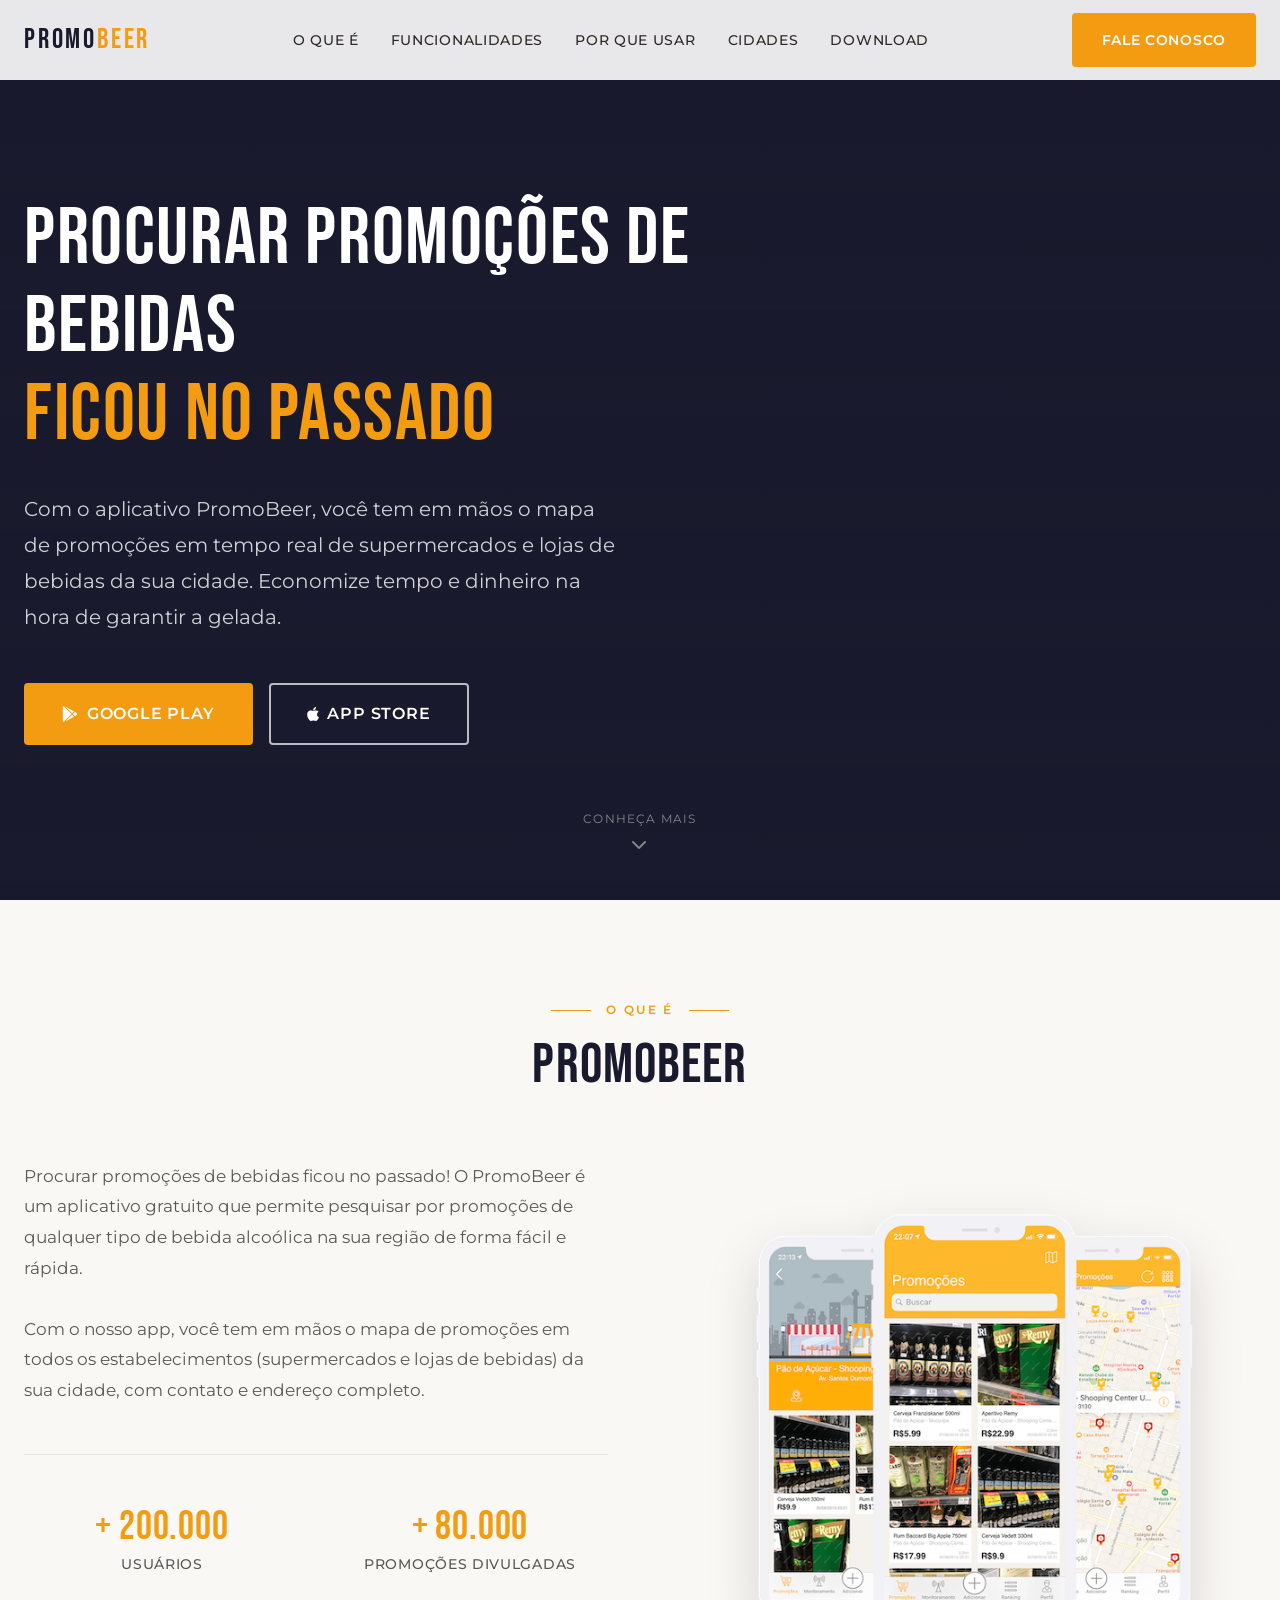
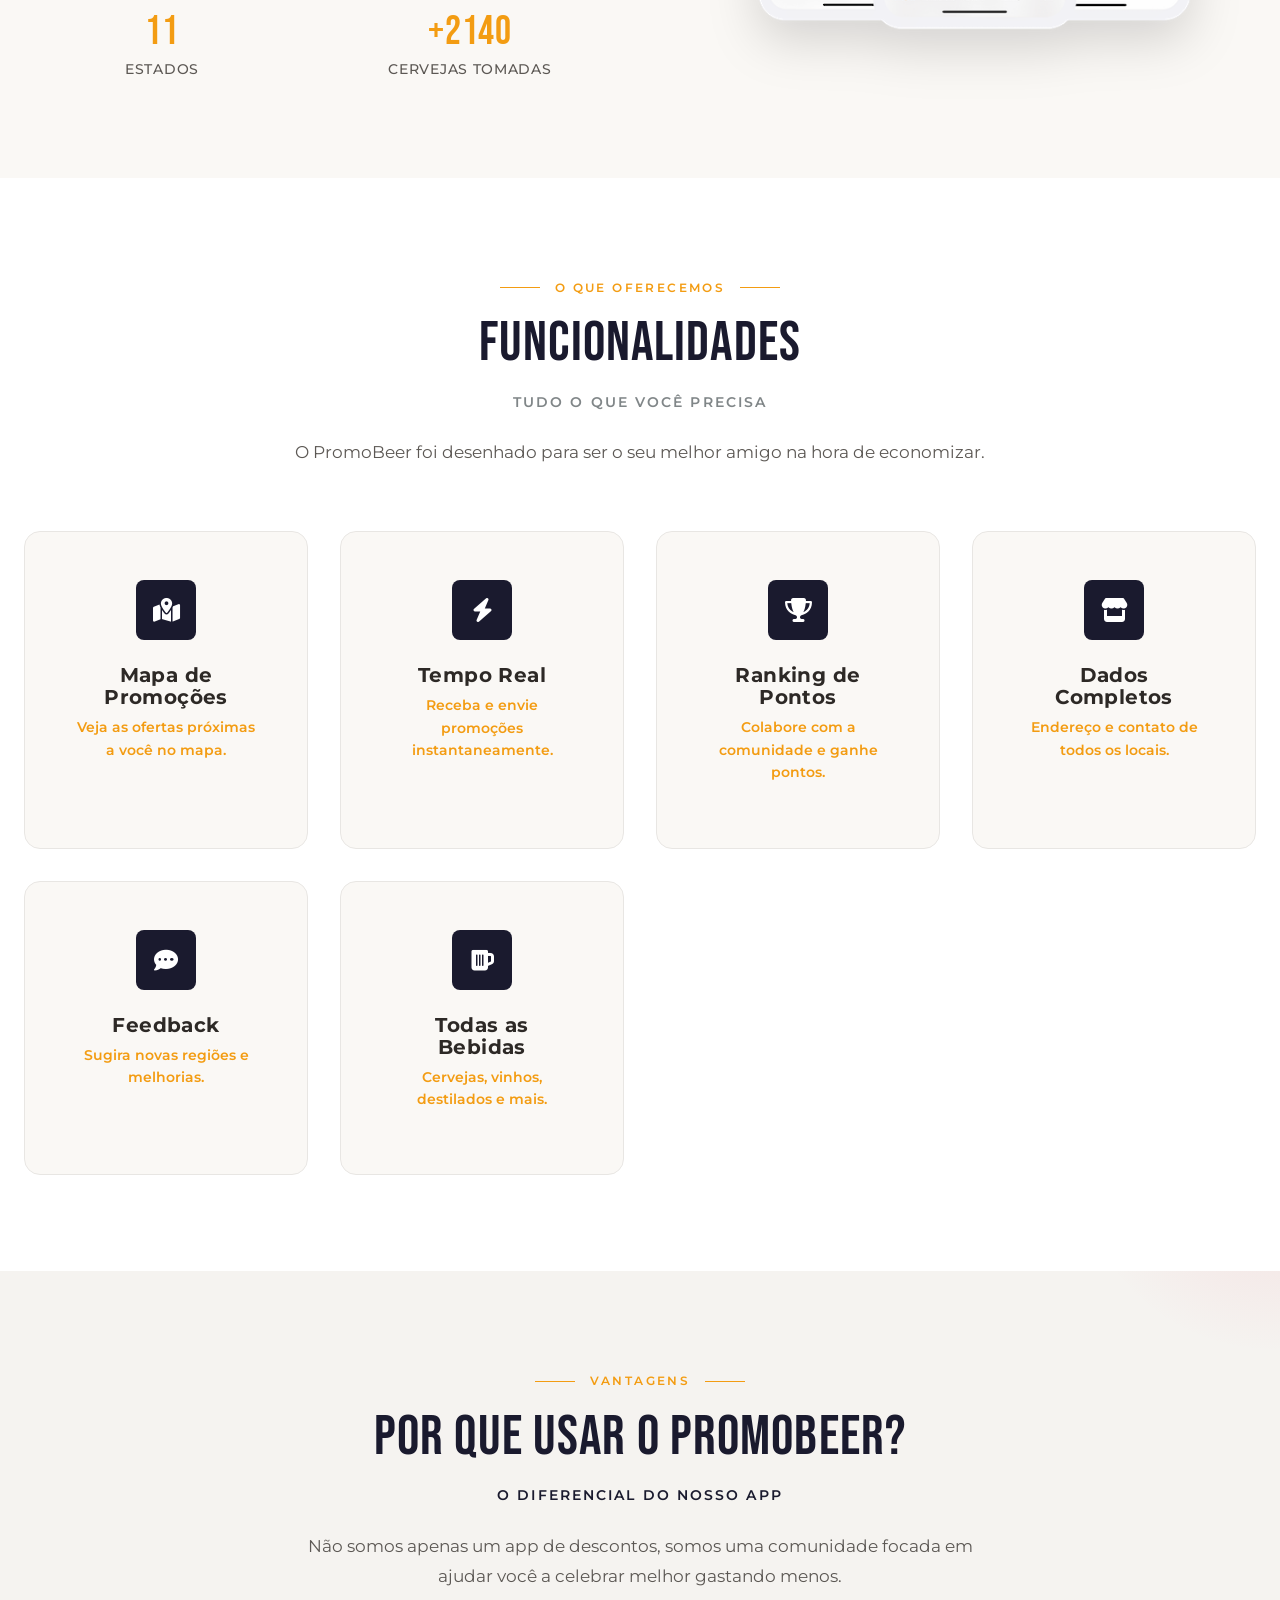
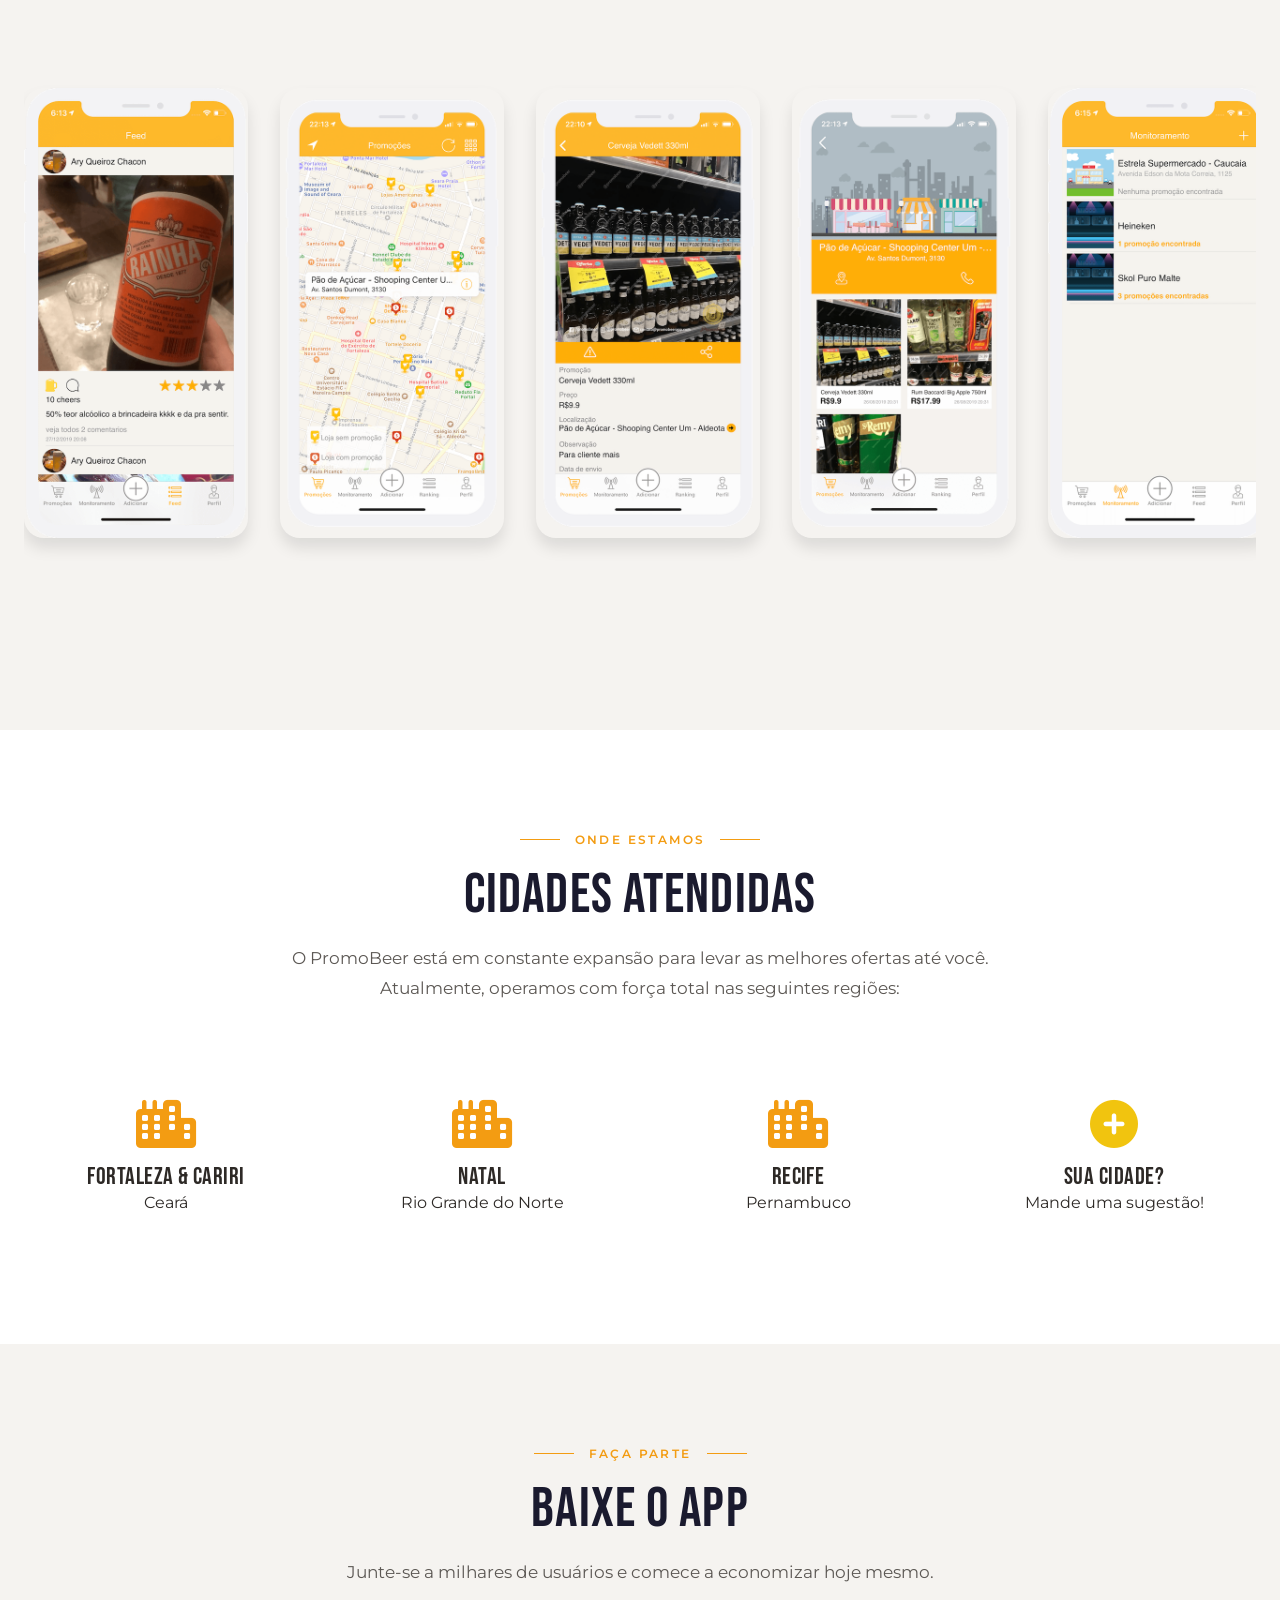
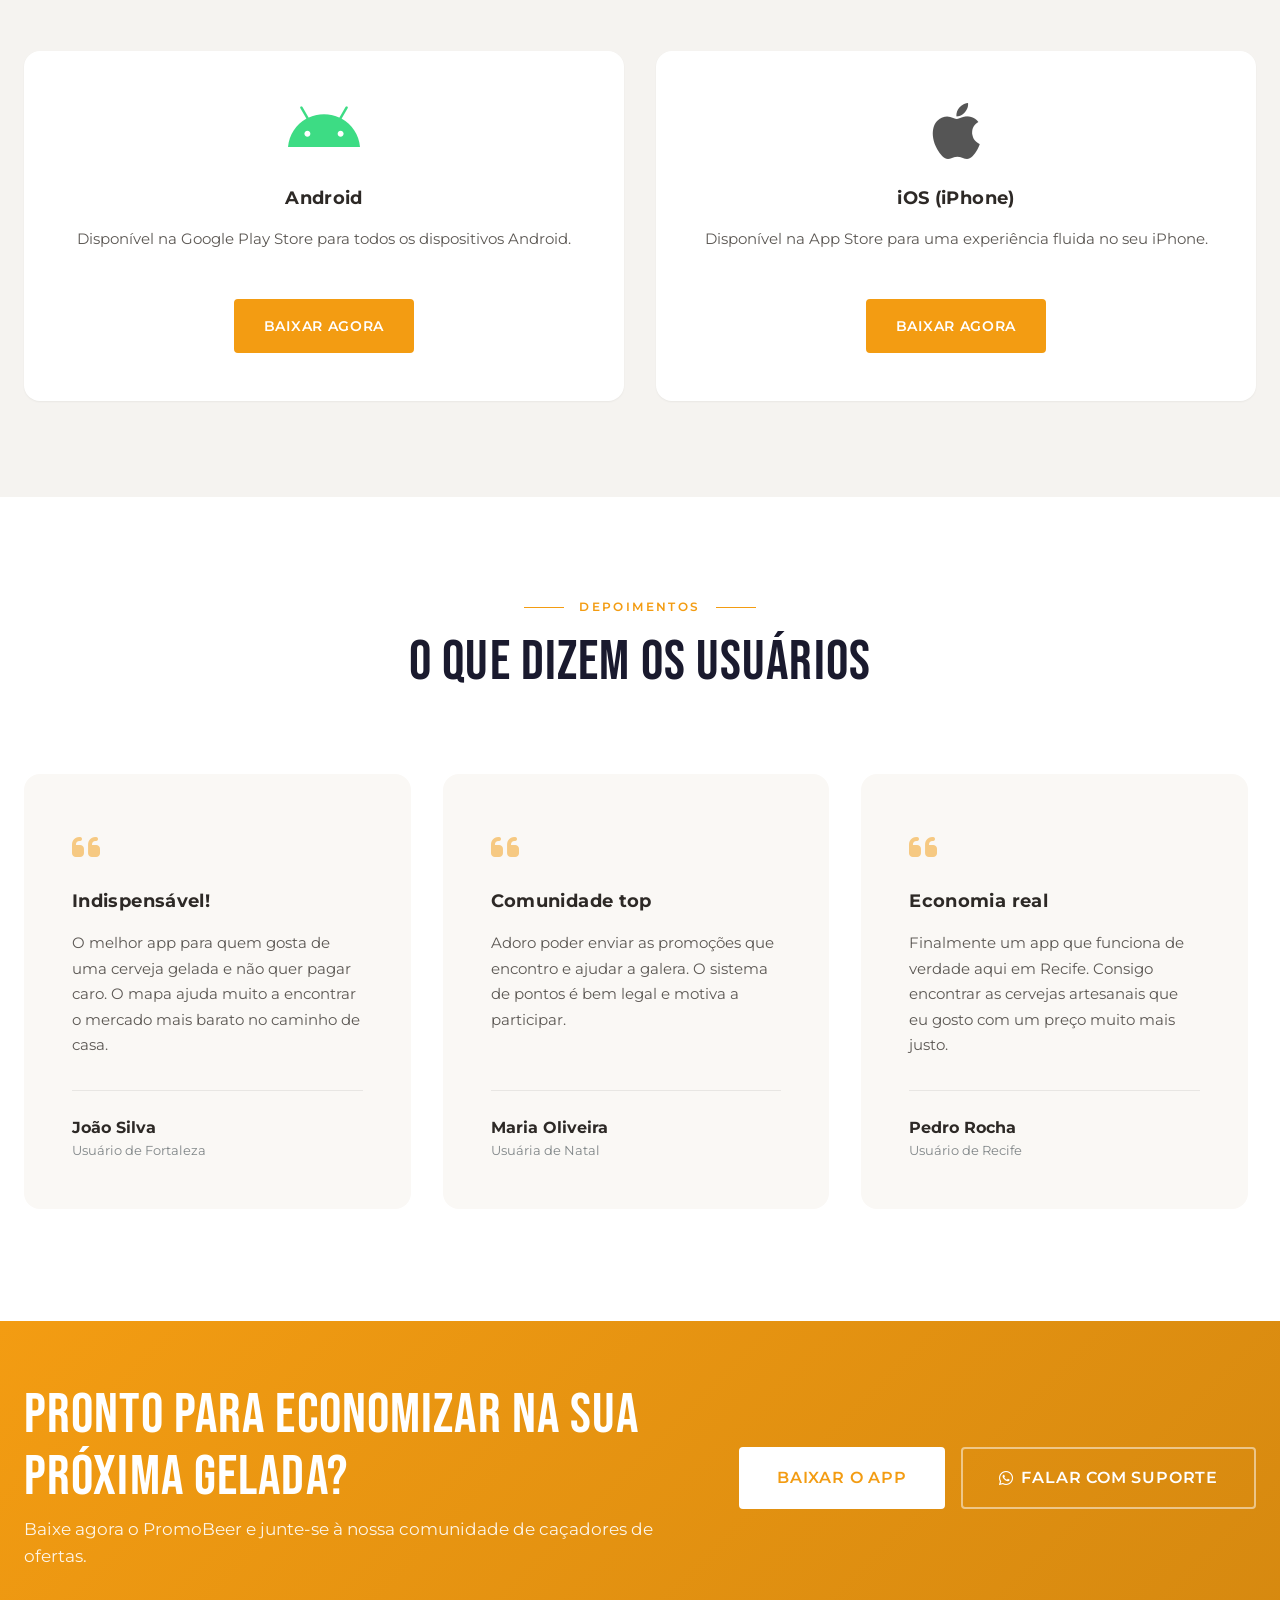
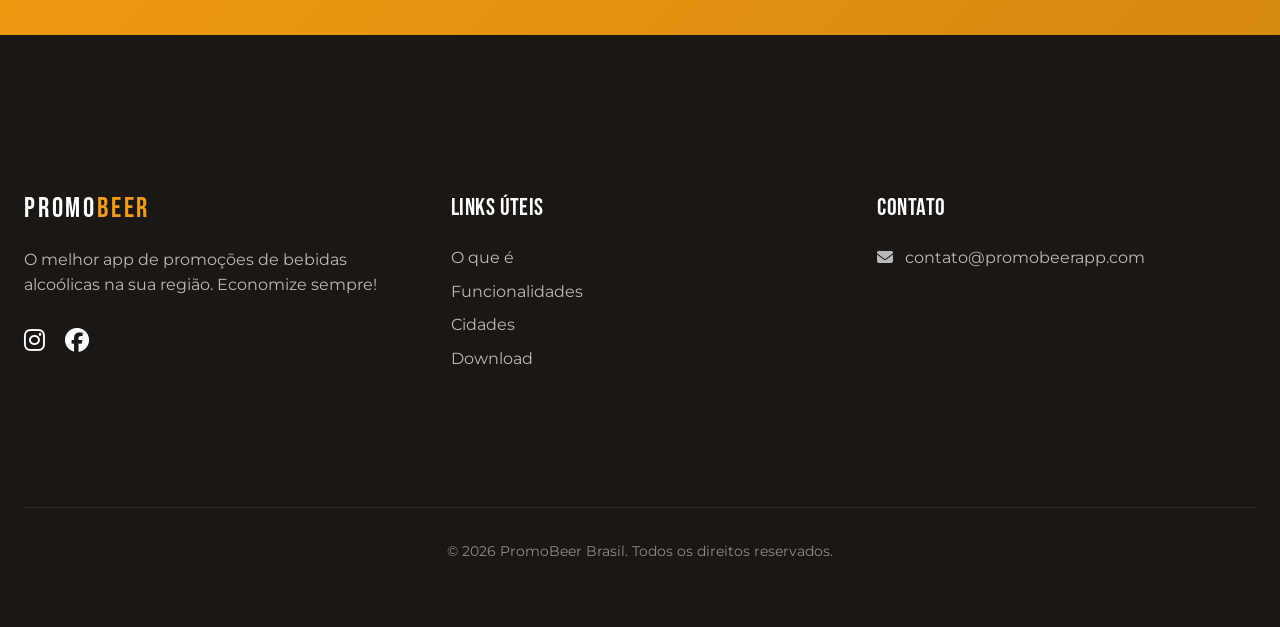
==== index.html @ 19077265 "Initial commit" ====
<!DOCTYPE html>
<html lang="pt-BR">
<head>
    <meta charset="UTF-8">
    <meta name="viewport" content="width=device-width, initial-scale=1.0">
    <meta name="description" content="PromoBeer - O melhor app para encontrar promoções de bebidas alcoólicas na sua região. Pesquise ofertas em supermercados e lojas de bebidas em tempo real.">
    <title>PromoBeer | O seu app de promoções de bebidas</title>
    <link rel="preconnect" href="https://fonts.googleapis.com">
    <link rel="preconnect" href="https://fonts.gstatic.com" crossorigin>
    <link rel="preload" href="https://fonts.googleapis.com/css2?family=Bebas+Neue&family=Montserrat:wght@300;400;500;600;700;800&display=swap" as="style" onload="this.rel='stylesheet'">
    <noscript><link href="https://fonts.googleapis.com/css2?family=Bebas+Neue&family=Montserrat:wght@300;400;500;600;700;800&display=swap" rel="stylesheet"></noscript>
    <link rel="stylesheet" href="css/style.css">
    <link rel="stylesheet" href="https://cdnjs.cloudflare.com/ajax/libs/font-awesome/6.5.1/css/all.min.css" media="print" onload="this.media='all'">
</head>
<body class="theme-mm hero-variant-white">
    <!-- Header / Navegação -->
    <header class="header">
        <div class="container">
            <div class="header-content">
                <a href="#" class="logo">
                    <span class="logo-text">PROMO<span style="color: var(--color-secondary);">BEER</span></span>
                </a>
                
                <nav class="nav-desktop">
                    <ul class="nav-menu">
                        <li class="nav-item"><a href="#sobre">O que é</a></li>
                        <li class="nav-item"><a href="#funcionalidades">Funcionalidades</a></li>
                        <li class="nav-item"><a href="#por-que-usar">Por que usar</a></li>
                        <li class="nav-item"><a href="#cidades">Cidades</a></li>
                        <li class="nav-item"><a href="#download">Download</a></li>
                    </ul>
                </nav>

                <div class="header-actions">
                    <a href="https://wa.me/5585999026227" target="_blank" rel="noopener noreferrer" class="btn btn-primary">Fale conosco</a>
                    <button class="mobile-menu-toggle" aria-label="Menu">
                        <span class="hamburger"></span>
                    </button>
                </div>
            </div>
        </div>

        <!-- Menu Mobile -->
        <nav class="nav-mobile">
            <ul class="nav-mobile-menu">
                <li class="nav-mobile-item"><a href="#sobre" class="nav-mobile-link">O que é</a></li>
                <li class="nav-mobile-item"><a href="#funcionalidades" class="nav-mobile-link">Funcionalidades</a></li>
                <li class="nav-mobile-item"><a href="#por-que-usar" class="nav-mobile-link">Por que usar</a></li>
                <li class="nav-mobile-item"><a href="#cidades" class="nav-mobile-link">Cidades</a></li>
                <li class="nav-mobile-item"><a href="#download" class="nav-mobile-link">Download</a></li>
            </ul>
        </nav>
    </header>

    <!-- Hero Section -->
    <section class="hero" style="position: relative; height: 100vh; min-height: 600px; overflow: hidden; display: flex; align-items: center; background: #1a1a2e;">
        <video class="hero-video" playsinline muted loop autoplay preload="auto" style="position: absolute; top: 0; left: 0; width: 100%; height: 100%; object-fit: cover; z-index: 0;">
            <source src="video/promobeer-bg.mp4" type="video/mp4">
        </video>
        <div class="hero-overlay" style="position: absolute; top: 0; left: 0; width: 100%; height: 100%; background: linear-gradient(to bottom, rgba(26, 26, 46, 0.4) 0%, rgba(26, 26, 46, 0.7) 100%); z-index: 1;"></div>
        <div class="container" style="position: relative; z-index: 2;">
            <div class="hero-content">
                <h1 class="hero-title">
                    <span class="hero-title-line">Procurar promoções de bebidas</span>
                    <span class="hero-title-line highlight">ficou no passado</span>
                </h1>
                <p class="hero-subtitle">
                    Com o aplicativo PromoBeer, você tem em mãos o mapa de promoções em tempo real de supermercados e lojas de bebidas da sua cidade. Economize tempo e dinheiro na hora de garantir a gelada.
                </p>
                <div class="hero-buttons">
                    <a href="https://play.google.com/store/apps/details?id=com.promobeerapp.promobeer" target="_blank" class="btn btn-primary btn-lg"><i class="fab fa-google-play"></i> Google Play</a>
                    <a href="https://apps.apple.com/br/app/promobeer/id1033253442" target="_blank" class="btn btn-outline btn-lg"><i class="fab fa-apple"></i> App Store</a>
                </div>
            </div>
        </div>
        <div class="hero-scroll">
            <a href="#sobre" class="scroll-indicator">
                <span>Conheça mais</span>
                <i class="fas fa-chevron-down"></i>
            </a>
        </div>
    </section>

    <!-- Sobre Section -->
    <section id="sobre" class="section section-quem-somos">
        <div class="container">
            <div class="section-header" style="text-align: center; margin-bottom: var(--space-3xl);">
                <span class="section-tag">O que é</span>
                <h2 class="section-title">PromoBeer</h2>
            </div>
            <div class="quem-somos-layout" style="display: grid; grid-template-columns: 1fr 1fr; gap: 4rem; align-items: center;">
                <div class="quem-somos-content">
                    <p class="section-description" style="margin: 0; text-align: left; max-width: 100%;">
                        Procurar promoções de bebidas ficou no passado! O PromoBeer é um aplicativo gratuito que permite pesquisar por promoções de qualquer tipo de bebida alcoólica na sua região de forma fácil e rápida.
                        <br><br>
                        Com o nosso app, você tem em mãos o mapa de promoções em todos os estabelecimentos (supermercados e lojas de bebidas) da sua cidade, com contato e endereço completo.
                    </p>
                    <div class="quem-somos-stats" style="display: grid; grid-template-columns: repeat(2, 1fr); gap: 2rem; margin-top: 3rem;">
                        <div class="quem-somos-stat">
                            <span class="quem-somos-stat-number">+ 200.000</span>
                            <span class="quem-somos-stat-label">Usuários</span>
                        </div>
                        <div class="quem-somos-stat">
                            <span class="quem-somos-stat-number">+ 80.000</span>
                            <span class="quem-somos-stat-label">Promoções divulgadas</span>
                        </div>
                        <div class="quem-somos-stat">
                            <span class="quem-somos-stat-number">11</span>
                            <span class="quem-somos-stat-label">Estados</span>
                        </div>
                        <div class="quem-somos-stat">
                            <span class="quem-somos-stat-number">+2140</span>
                            <span class="quem-somos-stat-label">Cervejas tomadas</span>
                        </div>
                    </div>
                </div>
                <div class="quem-somos-image" style="text-align: right;">
                    <img src="images/home2.png" alt="PromoBeer App Interface" style="max-width: 100%; height: auto; border-radius: var(--radius-lg); filter: drop-shadow(var(--shadow-xl));">
                </div>
            </div>
        </div>
    </section>

    <!-- Funcionalidades Section -->
    <section id="funcionalidades" class="section section-programs">
        <div class="container">
            <div class="section-header">
                <span class="section-tag">O que oferecemos</span>
                <h2 class="section-title">Funcionalidades</h2>
                <p class="section-subtitle">TUDO O QUE VOCÊ PRECISA</p>
                <p class="section-description">
                    O PromoBeer foi desenhado para ser o seu melhor amigo na hora de economizar.
                </p>
            </div>

            <div class="programs-grid">
                <article class="program-card">
                    <div class="program-card-icon">
                        <i class="fas fa-map-marked-alt"></i>
                    </div>
                    <h3 class="program-card-title">Mapa de Promoções</h3>
                    <p class="program-card-age">Veja as ofertas próximas a você no mapa.</p>
                </article>

                <article class="program-card">
                    <div class="program-card-icon">
                        <i class="fas fa-bolt"></i>
                    </div>
                    <h3 class="program-card-title">Tempo Real</h3>
                    <p class="program-card-age">Receba e envie promoções instantaneamente.</p>
                </article>

                <article class="program-card">
                    <div class="program-card-icon">
                        <i class="fas fa-trophy"></i>
                    </div>
                    <h3 class="program-card-title">Ranking de Pontos</h3>
                    <p class="program-card-age">Colabore com a comunidade e ganhe pontos.</p>
                </article>

                <article class="program-card">
                    <div class="program-card-icon">
                        <i class="fas fa-store"></i>
                    </div>
                    <h3 class="program-card-title">Dados Completos</h3>
                    <p class="program-card-age">Endereço e contato de todos os locais.</p>
                </article>

                <article class="program-card">
                    <div class="program-card-icon">
                        <i class="fas fa-comment-dots"></i>
                    </div>
                    <h3 class="program-card-title">Feedback</h3>
                    <p class="program-card-age">Sugira novas regiões e melhorias.</p>
                </article>

                <article class="program-card">
                    <div class="program-card-icon">
                        <i class="fas fa-beer"></i>
                    </div>
                    <h3 class="program-card-title">Todas as Bebidas</h3>
                    <p class="program-card-age">Cervejas, vinhos, destilados e mais.</p>
                </article>
            </div>
        </div>
    </section>

    <!-- Por que usar Section -->
    <section id="por-que-usar" class="section section-diferenciais">
        <div class="container">
            <div class="section-header">
                <span class="section-tag">Vantagens</span>
                <h2 class="section-title">Por que usar o PromoBeer?</h2>
                <p class="section-subtitle">O DIFERENCIAL DO NOSSO APP</p>
                <p class="section-description">
                    Não somos apenas um app de descontos, somos uma comunidade focada em ajudar você a celebrar melhor gastando menos.
                </p>
            </div>

            <div class="screens-carousel" style="margin-bottom: 4rem; overflow: hidden; position: relative; padding: 2rem 0;">
                <div class="screens-track" style="display: flex; gap: 2rem; animation: scrollScreens 40s linear infinite; width: max-content;">
                    <!-- Lista de imagens duplicada para o efeito de loop infinito -->
                    <img src="images/screens/feed.png" alt="App Screen" style="height: 450px; border-radius: 20px; box-shadow: var(--shadow-lg);">
                    <img src="images/screens/mapa.png" alt="App Screen" style="height: 450px; border-radius: 20px; box-shadow: var(--shadow-lg);">
                    <img src="images/screens/promotion.png" alt="App Screen" style="height: 450px; border-radius: 20px; box-shadow: var(--shadow-lg);">
                    <img src="images/screens/estabelecimento.png" alt="App Screen" style="height: 450px; border-radius: 20px; box-shadow: var(--shadow-lg);">
                    <img src="images/screens/monitoramento.png" alt="App Screen" style="height: 450px; border-radius: 20px; box-shadow: var(--shadow-lg);">
                    <img src="images/screens/user.png" alt="App Screen" style="height: 450px; border-radius: 20px; box-shadow: var(--shadow-lg);">
                    <img src="images/screens/localizador.png" alt="App Screen" style="height: 450px; border-radius: 20px; box-shadow: var(--shadow-lg);">
                    <img src="images/screens/post.png" alt="App Screen" style="height: 450px; border-radius: 20px; box-shadow: var(--shadow-lg);">
                    <img src="images/screens/criarmonitoramento.png" alt="App Screen" style="height: 450px; border-radius: 20px; box-shadow: var(--shadow-lg);">
                    <!-- Duplicados para loop -->
                    <img src="images/screens/feed.png" alt="App Screen" style="height: 450px; border-radius: 20px; box-shadow: var(--shadow-lg);">
                    <img src="images/screens/mapa.png" alt="App Screen" style="height: 450px; border-radius: 20px; box-shadow: var(--shadow-lg);">
                    <img src="images/screens/promotion.png" alt="App Screen" style="height: 450px; border-radius: 20px; box-shadow: var(--shadow-lg);">
                    <img src="images/screens/estabelecimento.png" alt="App Screen" style="height: 450px; border-radius: 20px; box-shadow: var(--shadow-lg);">
                </div>
                <style>
                    @keyframes scrollScreens {
                        0% { transform: translateX(0); }
                        100% { transform: translateX(calc(-450px * 4.5)); } /* Ajuste conforme a largura total */
                    }
                    .screens-track:hover { animation-play-state: paused; }
                </style>
            </div>

            
    </section>

    <!-- Cidades Section -->
    <section id="cidades" class="section section-events">
        <div class="container">
            <div class="section-header">
                <span class="section-tag">Onde estamos</span>
                <h2 class="section-title">Cidades Atendidas</h2>
                <p class="section-description section-events-intro">
                    O PromoBeer está em constante expansão para levar as melhores ofertas até você. Atualmente, operamos com força total nas seguintes regiões:
                </p>
            </div>

            <div class="cidades-grid" style="display: grid; grid-template-columns: repeat(auto-fit, minmax(200px, 1fr)); gap: 2rem; margin-top: 3rem;">
                <div class="cidade-card" style="text-align: center; padding: 2rem; background: var(--color-white); border-radius: var(--radius-lg); shadow: var(--shadow-md);">
                    <i class="fas fa-city" style="font-size: 3rem; color: var(--color-secondary); margin-bottom: 1rem;"></i>
                    <h3 style="font-family: var(--font-display); font-size: 1.5rem;">Fortaleza & Cariri</h3>
                    <p>Ceará</p>
                </div>
                <div class="cidade-card" style="text-align: center; padding: 2rem; background: var(--color-white); border-radius: var(--radius-lg); shadow: var(--shadow-md);">
                    <i class="fas fa-city" style="font-size: 3rem; color: var(--color-secondary); margin-bottom: 1rem;"></i>
                    <h3 style="font-family: var(--font-display); font-size: 1.5rem;">Natal</h3>
                    <p>Rio Grande do Norte</p>
                </div>
                <div class="cidade-card" style="text-align: center; padding: 2rem; background: var(--color-white); border-radius: var(--radius-lg); shadow: var(--shadow-md);">
                    <i class="fas fa-city" style="font-size: 3rem; color: var(--color-secondary); margin-bottom: 1rem;"></i>
                    <h3 style="font-family: var(--font-display); font-size: 1.5rem;">Recife</h3>
                    <p>Pernambuco</p>
                </div>
                <div class="cidade-card" style="text-align: center; padding: 2rem; background: var(--color-white); border-radius: var(--radius-lg); shadow: var(--shadow-md);">
                    <i class="fas fa-plus-circle" style="font-size: 3rem; color: var(--color-accent); margin-bottom: 1rem;"></i>
                    <h3 style="font-family: var(--font-display); font-size: 1.5rem;">Sua Cidade?</h3>
                    <p>Mande uma sugestão!</p>
                </div>
            </div>
        </div>
    </section>

    <!-- Download Section -->
    <section id="download" class="section section-projetos">
        <div class="container">
            <div class="section-header">
                <span class="section-tag">Faça parte</span>
                <h2 class="section-title">Baixe o App</h2>
                <p class="section-description">
                    Junte-se a milhares de usuários e comece a economizar hoje mesmo.
                </p>
            </div>

            <div class="news-grid" style="display: grid; grid-template-columns: repeat(auto-fit, minmax(300px, 1fr)); gap: 2rem;">
                <article class="news-card">
                    <div class="news-card-content" style="text-align: center; padding: 3rem;">
                        <i class="fab fa-android" style="font-size: 4rem; color: #3DDC84; margin-bottom: 1.5rem;"></i>
                        <h3 class="news-card-title">Android</h3>
                        <p class="news-card-excerpt">Disponível na Google Play Store para todos os dispositivos Android.</p>
                        <a href="https://play.google.com/store/apps/details?id=com.promobeerapp.promobeer" target="_blank" class="btn btn-primary" style="margin-top: 1.5rem;">Baixar agora</a>
                    </div>
                </article>

                <article class="news-card">
                    <div class="news-card-content" style="text-align: center; padding: 3rem;">
                        <i class="fab fa-apple" style="font-size: 4rem; color: #555; margin-bottom: 1.5rem;"></i>
                        <h3 class="news-card-title">iOS (iPhone)</h3>
                        <p class="news-card-excerpt">Disponível na App Store para uma experiência fluida no seu iPhone.</p>
                        <a href="https://apps.apple.com/br/app/promobeer/id1033253442" target="_blank" class="btn btn-primary" style="margin-top: 1.5rem;">Baixar agora</a>
                    </div>
                </article>
            </div>

        </div>
    </section>

    <!-- Testimonials Section -->
    <section class="section section-testimonials">
        <div class="container">
            <div class="section-header">
                <span class="section-tag">Depoimentos</span>
                <h2 class="section-title">O que dizem os usuários</h2>
            </div>

            <div class="testimonials-slider">
                <div class="testimonials-track">
                    <article class="testimonial-card">
                        <div class="testimonial-content">
                            <div class="testimonial-quote">
                                <i class="fas fa-quote-left"></i>
                            </div>
                            <h3 class="testimonial-title">Indispensável!</h3>
                            <p class="testimonial-text">O melhor app para quem gosta de uma cerveja gelada e não quer pagar caro. O mapa ajuda muito a encontrar o mercado mais barato no caminho de casa.</p>
                        </div>
                        <div class="testimonial-author">
                            <div class="testimonial-info">
                                <span class="testimonial-name">João Silva</span>
                                <span class="testimonial-role">Usuário de Fortaleza</span>
                            </div>
                        </div>
                    </article>

                    <article class="testimonial-card">
                        <div class="testimonial-content">
                            <div class="testimonial-quote">
                                <i class="fas fa-quote-left"></i>
                            </div>
                            <h3 class="testimonial-title">Comunidade top</h3>
                            <p class="testimonial-text">Adoro poder enviar as promoções que encontro e ajudar a galera. O sistema de pontos é bem legal e motiva a participar.</p>
                        </div>
                        <div class="testimonial-author">
                            <div class="testimonial-info">
                                <span class="testimonial-name">Maria Oliveira</span>
                                <span class="testimonial-role">Usuária de Natal</span>
                            </div>
                        </div>
                    </article>

                    <article class="testimonial-card">
                        <div class="testimonial-content">
                            <div class="testimonial-quote">
                                <i class="fas fa-quote-left"></i>
                            </div>
                            <h3 class="testimonial-title">Economia real</h3>
                            <p class="testimonial-text">Finalmente um app que funciona de verdade aqui em Recife. Consigo encontrar as cervejas artesanais que eu gosto com um preço muito mais justo.</p>
                        </div>
                        <div class="testimonial-author">
                            <div class="testimonial-info">
                                <span class="testimonial-name">Pedro Rocha</span>
                                <span class="testimonial-role">Usuário de Recife</span>
                            </div>
                        </div>
                    </article>

                    <article class="testimonial-card">
                        <div class="testimonial-content">
                            <div class="testimonial-quote">
                                <i class="fas fa-quote-left"></i>
                            </div>
                            <h3 class="testimonial-title">Super preciso</h3>
                            <p class="testimonial-text">O mapa é muito prático. Me poupa um tempão rodando atrás de oferta nos fins de semana para o churrasco com a família.</p>
                        </div>
                        <div class="testimonial-author">
                            <div class="testimonial-info">
                                <span class="testimonial-name">Ana Costa</span>
                                <span class="testimonial-role">Usuária de Juazeiro do Norte</span>
                            </div>
                        </div>
                    </article>

                    <article class="testimonial-card">
                        <div class="testimonial-content">
                            <div class="testimonial-quote">
                                <i class="fas fa-quote-left"></i>
                            </div>
                            <h3 class="testimonial-title">Viciante!</h3>
                            <p class="testimonial-text">O sistema de ranking é sensacional! Além de economizar, a gente compete pra ver quem acha as melhores ofertas. Recomendo demais.</p>
                        </div>
                        <div class="testimonial-author">
                            <div class="testimonial-info">
                                <span class="testimonial-name">Lucas Mendes</span>
                                <span class="testimonial-role">Usuário de Fortaleza</span>
                            </div>
                        </div>
                    </article>
                </div>
            </div>
        </div>
    </section>

    <!-- CTA Section -->
    <section class="section section-cta-banner">
        <div class="container">
            <div class="cta-banner">
                <div class="cta-banner-content">
                    <h2 class="cta-banner-title">Pronto para economizar na sua próxima gelada?</h2>
                    <p class="cta-banner-text">Baixe agora o PromoBeer e junte-se à nossa comunidade de caçadores de ofertas.</p>
                </div>
                <div class="cta-banner-actions">
                    <a href="#download" class="btn btn-light btn-lg">Baixar o App</a>
                    <a href="https://wa.me/5585999026227" target="_blank" rel="noopener noreferrer" class="btn btn-outline-light btn-lg">
                        <i class="fab fa-whatsapp"></i> Falar com Suporte
                    </a>
                </div>
            </div>
        </div>
    </section>

    <!-- Footer -->
    <footer class="footer">
        <div class="container">
            <div class="footer-grid" style="display: grid; grid-template-columns: repeat(auto-fit, minmax(250px, 1fr)); gap: 3rem; padding: 4rem 0;">
                <div class="footer-info">
                    <a href="#" class="logo" style="margin-bottom: 1.5rem; display: inline-block;">
                        <span class="logo-text" style="color: var(--color-white);">PROMO<span style="color: var(--color-secondary);">BEER</span></span>
                    </a>
                    <p style="color: rgba(255,255,255,0.7); margin-bottom: 1.5rem;">
                        O melhor app de promoções de bebidas alcoólicas na sua região. Economize sempre!
                    </p>
                    <div class="social-links">
                        <a href="https://www.instagram.com/promobeer" style="color: var(--color-white); font-size: 1.5rem; margin-right: 1rem;"><i class="fab fa-instagram"></i></a>
                        <a href="https://www.facebook.com/Promobeer" style="color: var(--color-white); font-size: 1.5rem; margin-right: 1rem;"><i class="fab fa-facebook"></i></a>
                    </div>
                </div>
                
                <div class="footer-links">
                    <h4 style="color: var(--color-white); margin-bottom: 1.5rem; font-family: var(--font-display);">Links Úteis</h4>
                    <ul style="list-style: none; padding: 0;">
                        <li style="margin-bottom: 0.5rem;"><a href="#sobre" style="color: rgba(255,255,255,0.7); text-decoration: none;">O que é</a></li>
                        <li style="margin-bottom: 0.5rem;"><a href="#funcionalidades" style="color: rgba(255,255,255,0.7); text-decoration: none;">Funcionalidades</a></li>
                        <li style="margin-bottom: 0.5rem;"><a href="#cidades" style="color: rgba(255,255,255,0.7); text-decoration: none;">Cidades</a></li>
                        <li style="margin-bottom: 0.5rem;"><a href="#download" style="color: rgba(255,255,255,0.7); text-decoration: none;">Download</a></li>
                    </ul>
                </div>

                <div class="footer-contact">
                    <h4 style="color: var(--color-white); margin-bottom: 1.5rem; font-family: var(--font-display);">Contato</h4>
                    <p style="color: rgba(255,255,255,0.7); margin-bottom: 0.5rem;"><i class="fas fa-envelope" style="margin-right: 0.5rem;"></i> contato@promobeerapp.com</p>
                </div>
            </div>

            <div class="footer-bottom" style="border-top: 1px solid rgba(255,255,255,0.1); padding: 2rem 0; text-align: center;">
                <p class="footer-copyright" style="color: rgba(255,255,255,0.5);">© 2026 PromoBeer Brasil. Todos os direitos reservados.</p>
            </div>
        </div>
    </footer>

    <!-- Back to Top -->
    <button class="back-to-top" aria-label="Voltar ao topo">
        <i class="fas fa-chevron-up"></i>
    </button>

    <script src="js/main.js" defer></script>
</body>
</html>

    <!-- Back to Top -->
    <button class="back-to-top" aria-label="Voltar ao topo">
        <i class="fas fa-chevron-up"></i>
    </button>

    <script src="js/main.js"></script>
</body>
</html>
---- css/style.css ----
/* ===================================
   Montenegro Musicalização - Styles
   =================================== */

/* CSS Variables */
:root {
    /* Color Palette - Deep warm tones with vibrant accent */
    --color-primary: #1a1a2e;
    --color-primary-light: #16213e;
    --color-secondary: #e94560;
    --color-secondary-dark: #c73e54;
    --color-accent: #f39c12;
    --color-accent-light: #f5b041;
    
    /* Neutrals */
    --color-white: #ffffff;
    --color-off-white: #faf8f5;
    --color-light: #f5f3f0;
    --color-gray-100: #e8e6e3;
    --color-gray-200: #d1cfc9;
    --color-gray-300: #a8a5a0;
    --color-gray-400: #7a7672;
    --color-gray-500: #5c5854;
    --color-dark: #2d2926;
    --color-black: #1a1714;
    
    /* Typography */
    --font-display: 'Bebas Neue', sans-serif;
    --font-body: 'Montserrat', sans-serif;
    
    /* Spacing */
    --space-xs: 0.25rem;
    --space-sm: 0.5rem;
    --space-md: 1rem;
    --space-lg: 1.5rem;
    --space-xl: 2rem;
    --space-2xl: 3rem;
    --space-3xl: 4rem;
    --space-4xl: 6rem;
    
    /* Border Radius */
    --radius-sm: 4px;
    --radius-md: 8px;
    --radius-lg: 16px;
    --radius-xl: 24px;
    --radius-full: 9999px;
    
    /* Shadows */
    --shadow-sm: 0 1px 2px rgba(0, 0, 0, 0.05);
    --shadow-md: 0 4px 6px rgba(0, 0, 0, 0.07);
    --shadow-lg: 0 10px 15px rgba(0, 0, 0, 0.1);
    --shadow-xl: 0 20px 25px rgba(0, 0, 0, 0.15);
    --shadow-glow: 0 0 40px rgba(233, 69, 96, 0.3);
    
    /* Transitions */
    --transition-fast: 150ms ease;
    --transition-base: 300ms ease;
    --transition-slow: 500ms ease;
    
    /* Container */
    --container-max: 1280px;
    --container-padding: 1.5rem;
}

.theme-mm {
    --color-primary: #1a1a2e;
    --color-secondary: #f39c12; /* Amber/Beer color */
    --color-secondary-dark: #d68910;
    --color-accent: #f1c40f; /* Light beer color */
    --color-accent-light: #f4d03f;
    --color-tertiary: #2c3e50;
    --color-pink: #e74c3c;
    --color-gray-400: #808688;
}

.theme-mm .header {
    background: rgba(255, 255, 255, 0.9);
    backdrop-filter: blur(10px);
}

.theme-mm .nav-item > a {
    color: var(--color-dark);
}

.theme-mm .nav-item > a:hover {
    color: var(--color-secondary);
}

.theme-mm .logo-text {
    color: var(--color-primary);
}

.theme-mm .hamburger {
    background: var(--color-dark);
}

.theme-mm .hamburger::before,
.theme-mm .hamburger::after {
    background: var(--color-dark);
}

.theme-mm .nav-mobile {
    background: var(--color-white);
}

.theme-mm .nav-mobile-link {
    color: var(--color-dark);
    border-bottom: 1px solid var(--color-gray-100);
}

.theme-mm .nav-mobile-submenu li a {
    color: var(--color-gray-500);
}

.theme-mm .hero-bg {
    background: #1a1a2e;
}

.theme-mm .hero-bg::before {
    background: 
        radial-gradient(circle at 20% 80%, rgba(243, 156, 18, 0.1) 0%, transparent 55%),
        radial-gradient(circle at 80% 20%, rgba(241, 196, 15, 0.08) 0%, transparent 55%);
}

 

.theme-mm .hero-overlay {
    background: linear-gradient(to bottom, rgba(26, 26, 46, 0.4) 0%, rgba(26, 26, 46, 0.7) 100%);
}

.theme-mm .hero-title {
    color: var(--color-white);
}

.theme-mm .hero-title-line.highlight {
    color: var(--color-secondary);
}

.theme-mm .hero-title .hero-title-line:first-child {
    color: var(--color-accent);
}

.theme-mm.hero-variant-white .hero-title .hero-title-line:first-child {
    color: var(--color-white);
}

.theme-mm.hero-variant-teal .hero-title .hero-title-line:first-child {
    color: var(--color-secondary);
}

.theme-mm.hero-variant-pink .hero-title .hero-title-line:first-child {
    color: var(--color-pink);
}

.theme-mm .hero-subtitle {
    color: rgba(255, 255, 255, 0.8);
}

.theme-mm .scroll-indicator {
    color: var(--color-gray-400);
}

.theme-mm .btn-outline {
    background: transparent;
    color: var(--color-dark);
    border-color: var(--color-dark);
}

.theme-mm .btn-outline:hover {
    background: var(--color-dark);
    color: var(--color-white);
}

.theme-mm .hero .btn-outline {
    color: var(--color-white);
    border-color: rgba(255, 255, 255, 0.7);
}

.theme-mm .hero .btn-outline:hover {
    background: rgba(255, 255, 255, 0.15);
    color: var(--color-white);
    border-color: rgba(255, 255, 255, 1);
}

.theme-mm .diferencial-card-icon {
    background: rgba(99, 166, 175, 0.2);
    color: #63A6AF;
}

.theme-mm .diferencial-card:hover .diferencial-card-icon {
    background: #63A6AF;
    color: #ffffff;
}

.theme-mm .section-diferenciais {
    background: var(--color-light);
}

.theme-mm .section-diferenciais .section-title,
.theme-mm .section-diferenciais .section-subtitle {
    color: var(--color-primary);
}

.theme-mm .section-diferenciais .section-description {
    color: var(--color-gray-500);
}

.theme-mm .diferencial-card {
    background: #ffffff;
    border: 1px solid var(--color-gray-100);
}

.theme-mm .diferencial-card:hover {
    background: var(--color-off-white);
    border-color: var(--color-secondary);
}

.theme-mm .diferencial-card-title {
    color: var(--color-primary);
}

.theme-mm .diferencial-card-desc {
    color: var(--color-gray-500);
}

.theme-mm .benefit-icon {
    background: rgba(99, 166, 175, 0.15);
    color: #63A6AF;
}

.theme-mm .benefit-card:hover .benefit-icon {
    background: #63A6AF;
    color: #ffffff;
}

.theme-mm .events-carousel-btn {
    background: var(--color-secondary);
}

/* Reset & Base */
*, *::before, *::after {
    box-sizing: border-box;
    margin: 0;
    padding: 0;
}

html {
    scroll-behavior: smooth;
    font-size: 16px;
}

/* Scroll margin para âncoras não ficarem atrás do header fixo */
#quem-somos, #cursos, #diferenciais, #eventos, #projetos, #sobre, #contato,
#curso-piano, #curso-violao, #curso-ukulele, #curso-canto, #curso-bateria, #curso-musicalizacao {
    scroll-margin-top: 100px;
}

body {
    font-family: var(--font-body);
    font-size: 1rem;
    line-height: 1.6;
    color: var(--color-dark);
    background-color: var(--color-off-white);
    -webkit-font-smoothing: antialiased;
    -moz-osx-font-smoothing: grayscale;
    overflow-x: hidden;
}

img {
    max-width: 100%;
    height: auto;
    display: block;
}

a {
    color: inherit;
    text-decoration: none;
    transition: color var(--transition-fast);
}

ul, ol {
    list-style: none;
}

button {
    font-family: inherit;
    cursor: pointer;
    border: none;
    background: none;
}

/* Container */
.container {
    width: 100%;
    max-width: var(--container-max);
    margin: 0 auto;
    padding: 0 var(--container-padding);
}

/* Typography */
h1, h2, h3, h4, h5, h6 {
    font-family: var(--font-display);
    font-weight: 400;
    line-height: 1.1;
    letter-spacing: 0.02em;
}

h1 { font-size: clamp(2.5rem, 8vw, 5rem); }
h2 { font-size: clamp(2rem, 5vw, 3.5rem); }
h3 { font-size: clamp(1.5rem, 3vw, 2rem); }
h4 { font-size: clamp(1.25rem, 2vw, 1.5rem); }

/* Buttons */
.btn {
    display: inline-flex;
    align-items: center;
    justify-content: center;
    gap: var(--space-sm);
    padding: 0.875rem 1.75rem;
    font-family: var(--font-body);
    font-size: 0.875rem;
    font-weight: 600;
    text-transform: uppercase;
    letter-spacing: 0.05em;
    border-radius: var(--radius-sm);
    transition: all var(--transition-base);
    cursor: pointer;
    border: 2px solid transparent;
}

.btn-primary {
    background: var(--color-secondary);
    color: var(--color-white);
    border-color: var(--color-secondary);
}

.btn-primary:hover {
    background: var(--color-secondary-dark);
    border-color: var(--color-secondary-dark);
    transform: translateY(-2px);
    box-shadow: var(--shadow-lg);
}

.btn-secondary {
    background: var(--color-primary);
    color: var(--color-white);
    border-color: var(--color-primary);
}

.btn-secondary:hover {
    background: var(--color-primary-light);
    border-color: var(--color-primary-light);
    transform: translateY(-2px);
}

.btn-outline {
    background: transparent;
    color: var(--color-white);
    border-color: var(--color-white);
}

.btn-outline:hover {
    background: var(--color-white);
    color: var(--color-primary);
}

.btn-outline-dark {
    background: transparent;
    color: var(--color-dark);
    border-color: var(--color-dark);
}

.btn-outline-dark:hover {
    background: var(--color-dark);
    color: var(--color-white);
}

.btn-light {
    background: var(--color-white);
    color: var(--color-secondary);
    border-color: var(--color-white);
}

.btn-light:hover {
    background: var(--color-off-white);
    transform: translateY(-2px);
}

.btn-outline-light {
    background: transparent;
    color: var(--color-white);
    border-color: rgba(255, 255, 255, 0.5);
}

.btn-outline-light:hover {
    background: rgba(255, 255, 255, 0.1);
    border-color: var(--color-white);
}

.btn-lg {
    padding: 1rem 2.25rem;
    font-size: 1rem;
}

/* ===================================
   Header
   =================================== */
.header {
    position: fixed;
    top: 0;
    left: 0;
    right: 0;
    z-index: 1000;
    background: rgba(26, 26, 46, 0.95);
    backdrop-filter: blur(10px);
    transition: all var(--transition-base);
}

.header.scrolled {
    box-shadow: var(--shadow-lg);
}

.header-content {
    display: flex;
    align-items: center;
    justify-content: space-between;
    height: 80px;
}

.logo {
    display: flex;
    align-items: center;
    line-height: 1;
}

.logo-img {
    height: 68px;
    width: auto;
    object-fit: contain;
    display: block;
}

.logo-text {
    font-family: var(--font-display);
    font-size: 1.75rem;
    color: var(--color-white);
    letter-spacing: 0.1em;
}

.logo-sub {
    font-size: 0.65rem;
    font-weight: 500;
    color: var(--color-secondary);
    letter-spacing: 0.25em;
    text-transform: uppercase;
}

/* Desktop Navigation */
.nav-desktop {
    display: none;
}

@media (min-width: 1024px) {
    .nav-desktop {
        display: block;
    }
}

.nav-menu {
    display: flex;
    align-items: center;
    gap: var(--space-xl);
}

.nav-item > a {
    display: flex;
    align-items: center;
    gap: var(--space-xs);
    font-size: 0.875rem;
    font-weight: 500;
    color: var(--color-white);
    text-transform: uppercase;
    letter-spacing: 0.05em;
    padding: var(--space-sm) 0;
    transition: color var(--transition-fast);
}

.nav-item > a:hover {
    color: var(--color-secondary);
}

.nav-item > a i {
    font-size: 0.625rem;
    transition: transform var(--transition-fast);
}

.nav-item:hover > a i {
    transform: rotate(180deg);
}

/* Dropdown */
.dropdown {
    position: relative;
}

.dropdown-menu {
    position: absolute;
    top: 100%;
    left: 50%;
    transform: translateX(-50%) translateY(10px);
    min-width: 220px;
    background: var(--color-white);
    border-radius: var(--radius-md);
    box-shadow: var(--shadow-xl);
    padding: var(--space-md) 0;
    opacity: 0;
    visibility: hidden;
    transition: all var(--transition-base);
}

.dropdown:hover .dropdown-menu {
    opacity: 1;
    visibility: visible;
    transform: translateX(-50%) translateY(0);
}

.dropdown-menu li a {
    display: block;
    padding: var(--space-sm) var(--space-lg);
    font-size: 0.875rem;
    color: var(--color-dark);
    transition: all var(--transition-fast);
}

.dropdown-menu li a:hover {
    background: var(--color-light);
    color: var(--color-secondary);
    padding-left: var(--space-xl);
}

/* Header Actions */
.header-actions {
    display: flex;
    align-items: center;
    gap: var(--space-lg);
}

.header-actions .btn {
    display: none;
}

@media (min-width: 768px) {
    .header-actions .btn {
        display: inline-flex;
    }
}

/* Mobile Menu Toggle */
.mobile-menu-toggle {
    display: flex;
    align-items: center;
    justify-content: center;
    width: 44px;
    height: 44px;
    padding: 0;
}

@media (min-width: 1024px) {
    .mobile-menu-toggle {
        display: none;
    }
}

.hamburger {
    position: relative;
    width: 24px;
    height: 2px;
    background: var(--color-white);
    transition: all var(--transition-base);
}

.hamburger::before,
.hamburger::after {
    content: '';
    position: absolute;
    left: 0;
    width: 100%;
    height: 2px;
    background: var(--color-white);
    transition: all var(--transition-base);
}

.hamburger::before {
    top: -8px;
}

.hamburger::after {
    bottom: -8px;
}

.mobile-menu-toggle.active .hamburger {
    background: transparent;
}

.mobile-menu-toggle.active .hamburger::before {
    top: 0;
    transform: rotate(45deg);
}

.mobile-menu-toggle.active .hamburger::after {
    bottom: 0;
    transform: rotate(-45deg);
}

/* Mobile Navigation */
.nav-mobile {
    position: fixed;
    top: 80px;
    left: 0;
    right: 0;
    bottom: 0;
    background: var(--color-primary);
    padding: var(--space-xl);
    transform: translateX(100%);
    transition: transform var(--transition-base);
    overflow-y: auto;
}

.nav-mobile.active {
    transform: translateX(0);
}

@media (min-width: 1024px) {
    .nav-mobile {
        display: none;
    }
}

.nav-mobile-menu {
    display: flex;
    flex-direction: column;
    gap: var(--space-md);
}

.nav-mobile-link {
    display: block;
    font-size: 1.25rem;
    font-weight: 500;
    color: var(--color-white);
    padding: var(--space-md) 0;
    border-bottom: 1px solid rgba(255, 255, 255, 0.1);
}

.nav-mobile-submenu {
    padding-left: var(--space-lg);
    padding-top: var(--space-sm);
    display: none;
}

.nav-mobile-submenu.active {
    display: block;
}

.nav-mobile-submenu li a {
    display: block;
    font-size: 1rem;
    color: var(--color-gray-300);
    padding: var(--space-sm) 0;
}

/* ===================================
   Hero Section
   =================================== */
.hero {
    position: relative;
    height: 100vh;
    min-height: 600px;
    display: flex;
    align-items: center;
    padding: 120px 0 80px;
    color: var(--color-white);
    overflow: hidden;
    background: #1a1a2e; /* Fallback color */
}

.hero .container {
    position: relative;
    z-index: 2;
}

.hero-video {
    position: absolute;
    inset: 0;
    width: 100%;
    height: 100%;
    object-fit: cover;
    pointer-events: none;
    z-index: 0;
}

.hero-overlay {
    position: absolute;
    inset: 0;
    background: linear-gradient(to bottom, transparent 0%, rgba(26, 26, 46, 0.5) 100%);
    z-index: 1;
}

.hero-bg {
    position: absolute;
    inset: 0;
    overflow: hidden;
    background: #1a1a2e;
}

/* Mantém vídeo também em mobile; se quiser economizar dados, podemos reativar o hide */

/* Removido para garantir que o vídeo apareça */
/* @media (prefers-reduced-motion: reduce) {
    .hero-video { display: none; }
} */

.hero-content {
    position: relative;
    z-index: 1;
    max-width: 800px;
}

.hero-title {
    color: var(--color-white);
    margin-bottom: var(--space-xl);
}

.hero-title-line {
    display: block;
}

.hero-title-line.highlight {
    color: var(--color-secondary);
    position: relative;
}

.hero-subtitle {
    font-size: clamp(1rem, 2vw, 1.25rem);
    color: var(--color-gray-200);
    margin-bottom: var(--space-2xl);
    max-width: 600px;
    line-height: 1.8;
}

.hero-buttons {
    display: flex;
    flex-wrap: wrap;
    gap: var(--space-md);
}

.hero-scroll {
    position: absolute;
    bottom: var(--space-2xl);
    left: 50%;
    transform: translateX(-50%);
    z-index: 1;
}

.scroll-indicator {
    display: flex;
    flex-direction: column;
    align-items: center;
    gap: var(--space-sm);
    color: var(--color-gray-300);
    font-size: 0.75rem;
    text-transform: uppercase;
    letter-spacing: 0.1em;
    animation: bounce 2s infinite;
}

.scroll-indicator i {
    font-size: 1rem;
}

@keyframes bounce {
    0%, 20%, 50%, 80%, 100% {
        transform: translateY(0);
    }
    40% {
        transform: translateY(-10px);
    }
    60% {
        transform: translateY(-5px);
    }
}

/* ===================================
   Sections
   =================================== */
.section {
    padding: var(--space-4xl) 0;
}

.section-header {
    text-align: center;
    margin-bottom: var(--space-3xl);
}

.section-tag {
    display: inline-block;
    font-size: 0.75rem;
    font-weight: 600;
    text-transform: uppercase;
    letter-spacing: 0.2em;
    color: var(--color-secondary);
    margin-bottom: var(--space-md);
    position: relative;
}

.section-tag::before,
.section-tag::after {
    content: '';
    position: absolute;
    top: 50%;
    width: 40px;
    height: 1px;
    background: var(--color-secondary);
}

.section-tag::before {
    right: calc(100% + 15px);
}

.section-tag::after {
    left: calc(100% + 15px);
}

.section-title {
    color: var(--color-primary);
    margin-bottom: var(--space-md);
}

.section-subtitle {
    font-size: 0.875rem;
    font-weight: 600;
    text-transform: uppercase;
    letter-spacing: 0.15em;
    color: var(--color-gray-400);
    margin-bottom: var(--space-lg);
}

.section-description {
    max-width: 700px;
    margin: 0 auto;
    color: var(--color-gray-500);
    font-size: 1.0625rem;
    line-height: 1.8;
}

.section-cta {
    text-align: center;
    margin-top: var(--space-3xl);
}

/* ===================================
   Programs Section
   =================================== */
.section-programs {
    background: var(--color-white);
}

.programs-grid {
    display: grid;
    grid-template-columns: repeat(auto-fit, minmax(280px, 1fr));
    gap: var(--space-xl);
    justify-items: center;
}

.program-card {
    position: relative;
    width: 100%;
    max-width: 320px;
    background: var(--color-off-white);
    border-radius: var(--radius-lg);
    padding: var(--space-2xl);
    transition: all var(--transition-base);
    border: 1px solid var(--color-gray-100);
    text-align: center;
}

.program-card:hover {
    transform: translateY(-8px);
    box-shadow: var(--shadow-xl);
    border-color: transparent;
}

.program-card.featured {
    background: linear-gradient(135deg, var(--color-primary) 0%, var(--color-primary-light) 100%);
    border-color: transparent;
}

.program-card.featured .program-card-title,
.program-card.featured .program-card-age,
.program-card.featured .program-card-desc {
    color: var(--color-white);
}

.program-card.featured .program-card-icon {
    background: var(--color-secondary);
    color: var(--color-white);
}

.program-card.featured .program-card-link {
    color: var(--color-secondary);
}

.program-card-icon {
    width: 60px;
    height: 60px;
    display: flex;
    align-items: center;
    justify-content: center;
    margin: 0 auto var(--space-lg);
    background: var(--color-primary);
    color: var(--color-white);
    border-radius: var(--radius-md);
    font-size: 1.5rem;
}

.program-card-title {
    font-family: var(--font-body);
    font-size: 1.25rem;
    font-weight: 700;
    color: var(--color-dark);
    margin-bottom: var(--space-sm);
}

.program-card-age {
    font-size: 0.875rem;
    font-weight: 600;
    color: var(--color-secondary);
    margin-bottom: var(--space-md);
}

.program-card-desc {
    font-size: 0.9375rem;
    color: var(--color-gray-500);
    line-height: 1.6;
    margin-bottom: var(--space-lg);
}

.program-card-link {
    display: inline-flex;
    align-items: center;
    gap: var(--space-sm);
    font-size: 0.875rem;
    font-weight: 600;
    color: var(--color-primary);
    transition: all var(--transition-fast);
}

.program-card-link i {
    transition: transform var(--transition-fast);
}

.program-card-link:hover {
    color: var(--color-secondary);
}

.program-card-link:hover i {
    transform: translateX(4px);
}


/* ===================================
   Quem somos Section
   =================================== */
.section-quem-somos {
    background: var(--color-off-white);
}

.quem-somos-layout {
    display: grid;
    grid-template-columns: 1fr 1fr;
    gap: var(--space-2xl);
    align-items: center;
}

.quem-somos-video {
    width: 100%;
    align-self: center;
    justify-self: stretch;
}

.quem-somos-video .video-embed {
    position: relative;
    padding-top: 56.25%;
    border-radius: var(--radius-lg);
    overflow: hidden;
    box-shadow: var(--shadow-lg);
    background: var(--color-black);
}

.quem-somos-video .video-embed iframe {
    position: absolute;
    inset: 0;
    width: 100%;
    height: 100%;
    border: 0;
}

.video-fallback {
    margin-top: var(--space-sm);
    text-align: center;
}

.video-fallback a {
    color: var(--color-primary);
    font-weight: 600;
    text-decoration: underline;
}

.quem-somos-content {
    max-width: 800px;
    margin: 0 0 0 auto;
}

@media (max-width: 768px) {
    .quem-somos-layout {
        grid-template-columns: 1fr;
    }
    .quem-somos-content {
        margin: 0;
    }
}

.quem-somos-video {
    align-self: center;
}

@media (min-width: 1024px) {
    .quem-somos-layout {
        grid-template-columns: minmax(560px, 1.2fr) 1fr;
        gap: var(--space-2xl);
    }
    .quem-somos-video {
        margin-left: 0;
    }
}

.quem-somos-content {
    max-width: 800px;
    margin: 0 auto;
}

.quem-somos-content .section-header {
    margin-bottom: var(--space-3xl);
}

.quem-somos-stats {
    display: grid;
    grid-template-columns: repeat(3, 1fr);
    gap: var(--space-xl);
    margin-top: var(--space-2xl);
    padding-top: var(--space-2xl);
    border-top: 1px solid var(--color-gray-100);
}

.quem-somos-stat {
    text-align: center;
}

.quem-somos-stat-number {
    display: block;
    font-family: var(--font-display);
    font-size: 2.5rem;
    color: var(--color-secondary);
    letter-spacing: 0.02em;
    line-height: 1.2;
}

.quem-somos-stat-label {
    font-size: 0.875rem;
    font-weight: 500;
    color: var(--color-gray-500);
    text-transform: uppercase;
    letter-spacing: 0.05em;
}

@media (max-width: 640px) {
    .quem-somos-stats {
        grid-template-columns: 1fr;
        gap: var(--space-lg);
    }
}

/* ===================================
   Diferenciais Section
   =================================== */
.section-diferenciais {
    background: linear-gradient(135deg, var(--color-primary) 0%, var(--color-primary-light) 100%);
    position: relative;
    overflow: hidden;
}

.section-diferenciais::before {
    content: '';
    position: absolute;
    top: -30%;
    right: -15%;
    width: 400px;
    height: 400px;
    background: radial-gradient(circle, rgba(233, 69, 96, 0.12) 0%, transparent 70%);
    border-radius: 50%;
}

.section-diferenciais .section-header {
    position: relative;
    z-index: 1;
}

.section-diferenciais .section-title,
.section-diferenciais .section-subtitle {
    color: var(--color-white);
}

.section-diferenciais .section-description {
    color: var(--color-gray-200);
}

.diferenciais-grid {
    display: grid;
    grid-template-columns: repeat(auto-fit, minmax(300px, 1fr));
    gap: var(--space-xl);
    position: relative;
    z-index: 1;
}

.diferencial-card {
    background: rgba(255, 255, 255, 0.06);
    border: 1px solid rgba(255, 255, 255, 0.1);
    border-radius: var(--radius-lg);
    padding: var(--space-2xl);
    transition: all var(--transition-base);
    text-align: center;
}

.diferencial-card:hover {
    background: rgba(255, 255, 255, 0.1);
    border-color: rgba(233, 69, 96, 0.4);
    transform: translateY(-4px);
    box-shadow: var(--shadow-lg);
}

.diferencial-card-icon {
    width: 56px;
    height: 56px;
    display: flex;
    align-items: center;
    justify-content: center;
    margin: 0 auto var(--space-lg);
    background: rgba(233, 69, 96, 0.2);
    border-radius: var(--radius-md);
    font-size: 1.5rem;
    color: var(--color-secondary);
    transition: all var(--transition-base);
}

.diferencial-card:hover .diferencial-card-icon {
    background: var(--color-secondary);
    color: var(--color-white);
}

.diferencial-card-title {
    font-family: var(--font-body);
    font-size: 1.25rem;
    font-weight: 700;
    color: var(--color-white);
    margin-bottom: var(--space-sm);
}

.diferencial-card-desc {
    font-size: 0.9375rem;
    color: var(--color-gray-200);
    line-height: 1.6;
}

.section-diferenciais .section-cta .btn-primary {
    background: var(--color-white);
    color: var(--color-primary);
    border-color: var(--color-white);
}

.section-diferenciais .section-cta .btn-primary:hover {
    background: var(--color-secondary);
    color: var(--color-white);
    border-color: var(--color-secondary);
}


/* ===================================
   Testimonials Section
   =================================== */
.section-testimonials {
    background: var(--color-white);
}

.testimonials-slider {
    position: relative;
    overflow: hidden;
}

.testimonials-track {
    display: flex;
    gap: var(--space-xl);
    overflow-x: auto;
    scroll-snap-type: x mandatory;
    scrollbar-width: none;
    -ms-overflow-style: none;
    padding: var(--space-md) 0;
}

.testimonials-track::-webkit-scrollbar {
    display: none;
}

.testimonial-card {
    flex: 0 0 100%;
    scroll-snap-align: start;
    background: var(--color-off-white);
    border-radius: var(--radius-lg);
    padding: var(--space-2xl);
    display: flex;
    flex-direction: column;
}

@media (min-width: 768px) {
    .testimonial-card {
        flex: 0 0 calc(50% - var(--space-lg));
    }
}

@media (min-width: 1024px) {
    .testimonial-card {
        flex: 0 0 calc(33.333% - var(--space-lg));
    }
}

.testimonial-content {
    flex: 1;
    margin-bottom: var(--space-xl);
}

.testimonial-quote {
    color: var(--color-secondary);
    font-size: 2rem;
    margin-bottom: var(--space-md);
    opacity: 0.5;
}

.testimonial-title {
    font-family: var(--font-body);
    font-size: 1.125rem;
    font-weight: 700;
    color: var(--color-dark);
    margin-bottom: var(--space-md);
    line-height: 1.4;
}

.testimonial-text {
    font-size: 0.9375rem;
    color: var(--color-gray-500);
    line-height: 1.7;
}

.testimonial-author {
    display: flex;
    align-items: center;
    gap: var(--space-md);
    padding-top: var(--space-lg);
    border-top: 1px solid var(--color-gray-100);
}

.testimonial-avatar {
    width: 50px;
    height: 50px;
    display: flex;
    align-items: center;
    justify-content: center;
    background: var(--color-primary);
    color: var(--color-white);
    border-radius: 50%;
    font-size: 1.25rem;
}

.testimonial-avatar img {
    width: 100%;
    height: 100%;
    object-fit: cover;
    border-radius: 50%;
    display: block;
}

.testimonial-info {
    display: flex;
    flex-direction: column;
}

.testimonial-name {
    font-weight: 700;
    color: var(--color-dark);
}

.testimonial-role {
    font-size: 0.8125rem;
    color: var(--color-gray-400);
}

.testimonials-controls {
    display: flex;
    align-items: center;
    justify-content: center;
    gap: var(--space-lg);
    margin-top: var(--space-xl);
}

.testimonial-btn {
    width: 44px;
    height: 44px;
    display: flex;
    align-items: center;
    justify-content: center;
    background: var(--color-primary);
    color: var(--color-white);
    border-radius: 50%;
    transition: all var(--transition-fast);
}

.testimonial-btn:hover {
    background: var(--color-secondary);
    transform: scale(1.1);
}

.testimonials-dots {
    display: flex;
    gap: var(--space-sm);
}

.testimonials-dots .dot {
    width: 10px;
    height: 10px;
    background: var(--color-gray-200);
    border-radius: 50%;
    cursor: pointer;
    transition: all var(--transition-fast);
}

.testimonials-dots .dot.active {
    background: var(--color-secondary);
    transform: scale(1.2);
}

/* ===================================
   News / Projetos Section
   =================================== */
.section-news,
.section-projetos {
    background: var(--color-light);
}

.news-grid {
    display: grid;
    grid-template-columns: repeat(auto-fit, minmax(300px, 1fr));
    gap: var(--space-xl);
}

.news-card {
    background: var(--color-white);
    border-radius: var(--radius-lg);
    overflow: hidden;
    transition: all var(--transition-base);
    box-shadow: var(--shadow-sm);
}

.news-card:hover {
    transform: translateY(-8px);
    box-shadow: var(--shadow-xl);
}

.news-card-image {
    position: relative;
    height: 200px;
    overflow: hidden;
}

.news-card-placeholder {
    width: 100%;
    height: 100%;
    display: flex;
    align-items: center;
    justify-content: center;
    background: linear-gradient(135deg, var(--color-gray-200) 0%, var(--color-gray-100) 100%);
    color: var(--color-gray-400);
    font-size: 3rem;
}

.news-card-content {
    padding: var(--space-xl);
}

.news-card-date {
    font-size: 0.75rem;
    font-weight: 600;
    text-transform: uppercase;
    letter-spacing: 0.1em;
    color: var(--color-secondary);
    margin-bottom: var(--space-sm);
}

.news-card-title {
    font-family: var(--font-body);
    font-size: 1.125rem;
    font-weight: 700;
    color: var(--color-dark);
    margin-bottom: var(--space-md);
    line-height: 1.3;
}

.news-card-excerpt {
    font-size: 0.9375rem;
    color: var(--color-gray-500);
    line-height: 1.6;
    margin-bottom: var(--space-lg);
}

.news-card-link {
    display: inline-flex;
    align-items: center;
    gap: var(--space-sm);
    font-size: 0.875rem;
    font-weight: 600;
    color: var(--color-primary);
    transition: all var(--transition-fast);
}

.news-card-link i {
    transition: transform var(--transition-fast);
}

.news-card-link:hover {
    color: var(--color-secondary);
}

.news-card-link:hover i {
    transform: translateX(4px);
}

/* ===================================
   CTA Banner Section
   =================================== */
.section-cta-banner {
    padding: var(--space-3xl) 0;
    background: linear-gradient(135deg, var(--color-secondary) 0%, var(--color-secondary-dark) 100%);
}

.cta-banner {
    display: flex;
    flex-direction: column;
    align-items: center;
    text-align: center;
    gap: var(--space-xl);
}

@media (min-width: 768px) {
    .cta-banner {
        flex-direction: row;
        justify-content: space-between;
        text-align: left;
    }
}

.cta-banner-title {
    color: var(--color-white);
    margin-bottom: var(--space-sm);
}

.cta-banner-text {
    color: rgba(255, 255, 255, 0.9);
    font-size: 1.0625rem;
}

.cta-banner-actions {
    display: flex;
    flex-wrap: wrap;
    gap: var(--space-md);
    justify-content: center;
}

@media (min-width: 768px) {
    .cta-banner-actions {
        flex-shrink: 0;
    }
}

/* ===================================
   Footer
   =================================== */
.footer {
    background: var(--color-black);
    color: var(--color-gray-300);
    padding: var(--space-4xl) 0 var(--space-xl);
}

.footer-grid {
    display: grid;
    grid-template-columns: repeat(auto-fit, minmax(200px, 1fr));
    gap: var(--space-2xl);
    margin-bottom: var(--space-3xl);
}

@media (min-width: 1024px) {
    .footer-grid {
        grid-template-columns: 1fr 0.8fr 1fr 2fr;
        gap: var(--space-lg);
    }
    .footer-brand + .footer-nav {
        margin-left: var(--space-lg);
    }
}
.footer-brand {
    grid-column: span 1;
}

@media (min-width: 768px) {
    .footer-brand {
        grid-column: span 2;
    }
}

@media (min-width: 1024px) {
    .footer-brand {
        grid-column: span 1;
    }
}

.footer-logo {
    display: inline-flex;
    flex-direction: column;
    line-height: 1;
    margin-bottom: var(--space-lg);
}

.footer-logo .logo-text {
    font-size: 1.5rem;
    color: var(--color-white);
}

.footer-tagline {
    font-size: 0.9375rem;
    margin-bottom: var(--space-lg);
    max-width: 280px;
}

.footer-social {
    display: flex;
    gap: var(--space-md);
}

.social-link {
    width: 40px;
    height: 40px;
    display: flex;
    align-items: center;
    justify-content: center;
    background: rgba(255, 255, 255, 0.1);
    border-radius: 50%;
    color: var(--color-white);
    transition: all var(--transition-fast);
}

.social-link:hover {
    background: var(--color-secondary);
    transform: translateY(-3px);
}

.footer-nav-title {
    font-family: var(--font-body);
    font-size: 0.875rem;
    font-weight: 700;
    text-transform: uppercase;
    letter-spacing: 0.1em;
    color: var(--color-white);
    margin-bottom: var(--space-lg);
}

.footer-nav-list {
    display: flex;
    flex-direction: column;
    gap: var(--space-sm);
}

.footer-nav-list li a {
    font-size: 0.9375rem;
    color: var(--color-gray-400);
    transition: all var(--transition-fast);
}

.footer-nav-list li a:hover {
    color: var(--color-white);
    padding-left: var(--space-sm);
}

.footer-contact-list {
    display: flex;
    flex-direction: column;
    gap: var(--space-md);
}

.footer-contact-list li {
    display: flex;
    align-items: flex-start;
    gap: var(--space-md);
}

.footer-contact-list li i {
    color: var(--color-secondary);
    margin-top: 4px;
}

.footer-contact-list li span,
.footer-contact-list li a {
    font-size: 0.9375rem;
    color: var(--color-gray-400);
}

.footer-contact-list li a:hover {
    color: var(--color-white);
}


.footer-bottom {
    padding-top: var(--space-xl);
    border-top: 1px solid rgba(255, 255, 255, 0.1);
    text-align: center;
}

.footer-copyright {
    font-size: 0.875rem;
    color: var(--color-gray-500);
}

.footer-locator {
    grid-column: auto;
}

/* Footer Locator */
.footer-locator-embed {
    width: 100%;
    height: 260px;
    border-radius: var(--radius-md);
    background: rgba(255, 255, 255, 0.08);
}

.footer-locator gmpx-store-locator {
    width: 100%;
    height: 100%;
    --gmpx-color-surface: #fff;
    --gmpx-color-on-surface: #212121;
    --gmpx-color-on-surface-variant: #757575;
    --gmpx-color-primary: var(--color-secondary);
    --gmpx-color-outline: #e0e0e0;
    --gmpx-fixed-panel-width-row-layout: 20em;
    --gmpx-font-family-base: var(--font-body);
    --gmpx-font-family-headings: var(--font-display);
    --gmpx-font-size-base: 0.85rem;
}
/* ===================================
   Back to Top
   =================================== */
.back-to-top {
    position: fixed;
    bottom: var(--space-xl);
    right: var(--space-xl);
    width: 50px;
    height: 50px;
    display: flex;
    align-items: center;
    justify-content: center;
    background: var(--color-secondary);
    color: var(--color-white);
    border-radius: 50%;
    box-shadow: var(--shadow-lg);
    opacity: 0;
    visibility: hidden;
    transform: translateY(20px);
    transition: all var(--transition-base);
    z-index: 999;
}

.back-to-top.visible {
    opacity: 1;
    visibility: visible;
    transform: translateY(0);
}

.back-to-top:hover {
    background: var(--color-primary);
    transform: translateY(-3px);
}

/* ===================================
   Utilities
   =================================== */
.text-center { text-align: center; }
.text-left { text-align: left; }
.text-right { text-align: right; }

.hidden { display: none !important; }
.visible { display: block !important; }

/* ===================================
   Animations
   =================================== */
@keyframes fadeInUp {
    from {
        opacity: 0;
        transform: translateY(30px);
    }
    to {
        opacity: 1;
        transform: translateY(0);
    }
}

@keyframes fadeIn {
    from { opacity: 0; }
    to { opacity: 1; }
}

.animate-fadeInUp {
    animation: fadeInUp 0.6s ease forwards;
}

.animate-fadeIn {
    animation: fadeIn 0.6s ease forwards;
}

/* Staggered animations */
.stagger-1 { animation-delay: 0.1s; }
.stagger-2 { animation-delay: 0.2s; }
.stagger-3 { animation-delay: 0.3s; }
.stagger-4 { animation-delay: 0.4s; }
.stagger-5 { animation-delay: 0.5s; }
.stagger-6 { animation-delay: 0.6s; }

/* ===================================
   Responsive Adjustments
   =================================== */
@media (max-width: 767px) {
    .hero-buttons {
        flex-direction: column;
        width: 100%;
    }
    
    .hero-buttons .btn {
        width: 100%;
    }
    
    .section {
        padding: var(--space-3xl) 0;
    }
    
    .section-tag::before,
    .section-tag::after {
        display: none;
    }
}


/* ===================================
   Events Section - Carousel de fotos
   =================================== */
.section-events {
    background: var(--color-white);
}

.events-carousel {
    position: relative;
    max-width: 1280px;
    margin: 0 auto;
    overflow: hidden;
}

.events-carousel-track {
    display: flex;
    gap: 0.5rem;
    transition: transform 0.4s ease;
}

.events-carousel-slide {
    flex: 0 0 100%;
    min-width: 0;
}

@media (min-width: 768px) {
    .events-carousel-slide {
        flex: 0 0 calc(50% - 0.25rem);
    }
}

@media (min-width: 1024px) {
    .events-carousel-slide {
        flex: 0 0 calc(33.333% - 0.334rem);
    }
}

.events-carousel-slide img {
    width: 100%;
    height: auto;
    display: block;
    aspect-ratio: 16 / 9;
    object-fit: cover;
}

.events-carousel-btn {
    position: absolute;
    top: 50%;
    transform: translateY(-50%);
    width: 44px;
    height: 44px;
    border: none;
    border-radius: 0;
    background: var(--color-primary);
    color: var(--color-white);
    cursor: pointer;
    display: flex;
    align-items: center;
    justify-content: center;
    font-size: 1.125rem;
    transition: opacity var(--transition-fast);
    z-index: 2;
}

.events-carousel-btn:hover {
    opacity: 0.9;
}

.events-carousel-prev {
    left: 0;
}

.events-carousel-next {
    right: 0;
}

.events-carousel-dots {
    display: flex;
    justify-content: center;
    gap: var(--space-sm);
    padding: var(--space-lg) 0;
}

.events-carousel-dots .dot {
    width: 8px;
    height: 8px;
    border-radius: 0;
    background: var(--color-gray-300);
    border: none;
    cursor: pointer;
    transition: background var(--transition-fast);
}

.events-carousel-dots .dot.active {
    background: var(--color-primary);
}

.events-carousel-dots .dot:hover {
    background: var(--color-gray-400);
}

/* Legado: grid de eventos (se usado em outras páginas) */
.events-grid {
    display: grid;
    gap: var(--space-xl);
}

.event-card {
    display: flex;
    flex-direction: column;
    background: var(--color-off-white);
    border-radius: var(--radius-lg);
    overflow: hidden;
    transition: all var(--transition-base);
}

@media (min-width: 768px) {
    .event-card {
        flex-direction: row;
    }
}

.event-card:hover {
    transform: translateY(-5px);
    box-shadow: var(--shadow-xl);
}

.event-date {
    display: flex;
    flex-direction: column;
    align-items: center;
    justify-content: center;
    padding: var(--space-xl);
    background: var(--color-secondary);
    color: var(--color-white);
    min-width: 120px;
}

.event-day {
    font-family: var(--font-display);
    font-size: 3rem;
    line-height: 1;
}

.event-month {
    font-size: 0.875rem;
    font-weight: 600;
    text-transform: uppercase;
    letter-spacing: 0.1em;
}

.event-content {
    padding: var(--space-xl);
    flex: 1;
}

.event-title {
    font-family: var(--font-body);
    font-size: 1.25rem;
    font-weight: 700;
    color: var(--color-dark);
    margin-bottom: var(--space-md);
}

.event-meta {
    display: flex;
    flex-wrap: wrap;
    gap: var(--space-lg);
    margin-bottom: var(--space-md);
}

.event-meta span {
    display: flex;
    align-items: center;
    gap: var(--space-sm);
    font-size: 0.875rem;
    color: var(--color-gray-500);
}

.event-meta i {
    color: var(--color-secondary);
}

.event-desc {
    color: var(--color-gray-500);
    line-height: 1.6;
    margin-bottom: var(--space-lg);
}
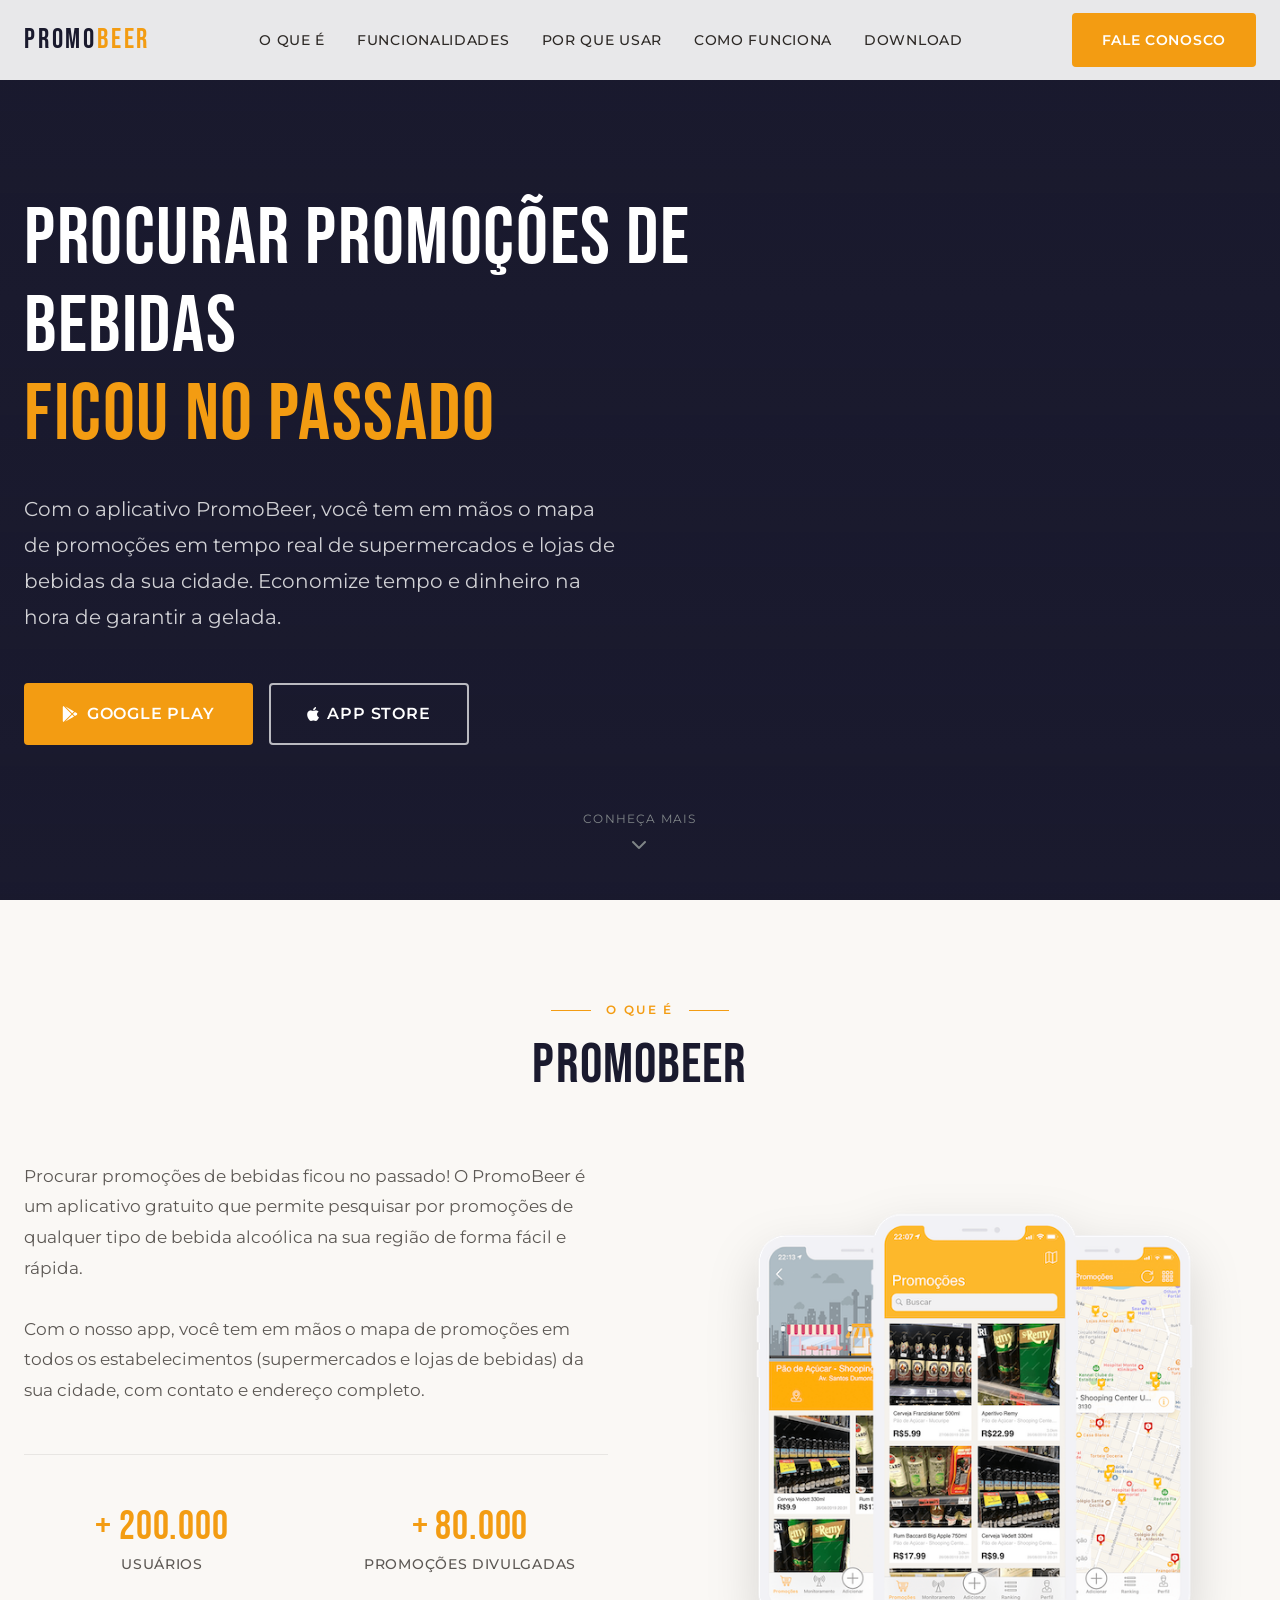
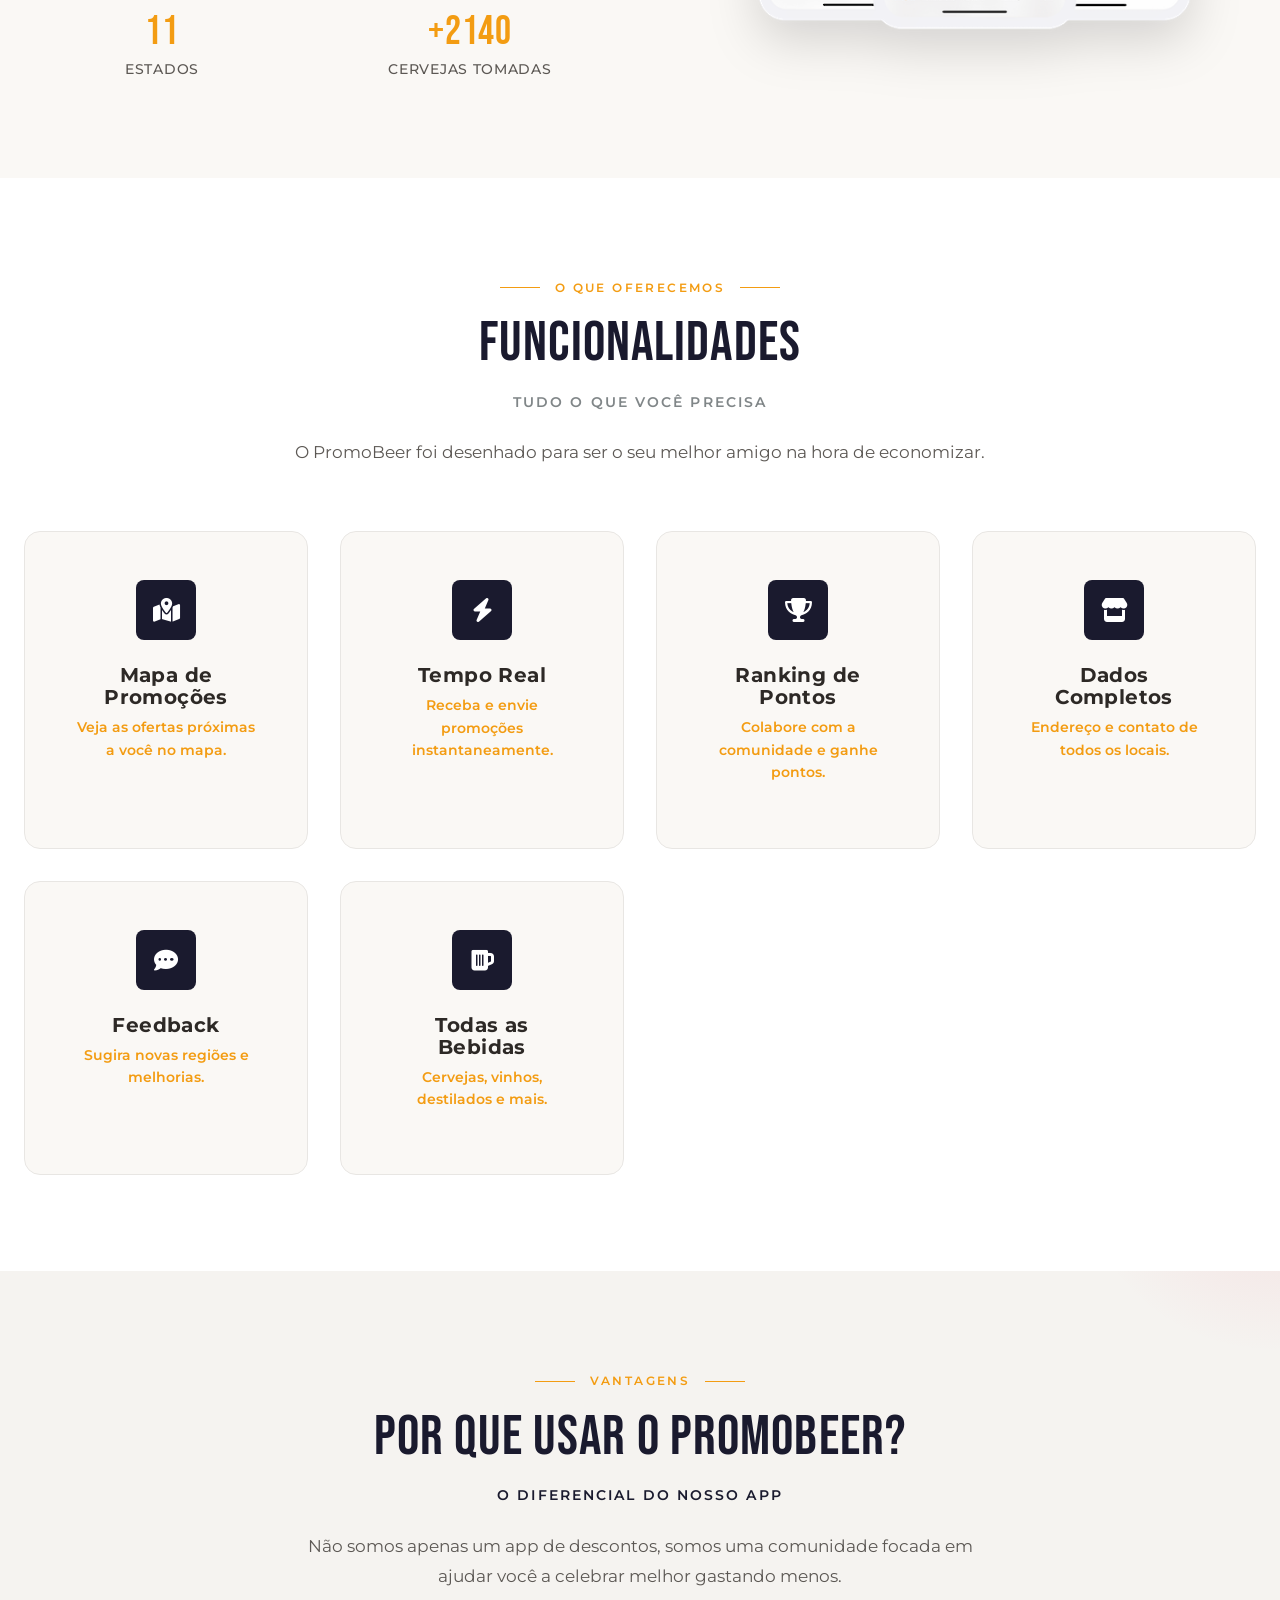
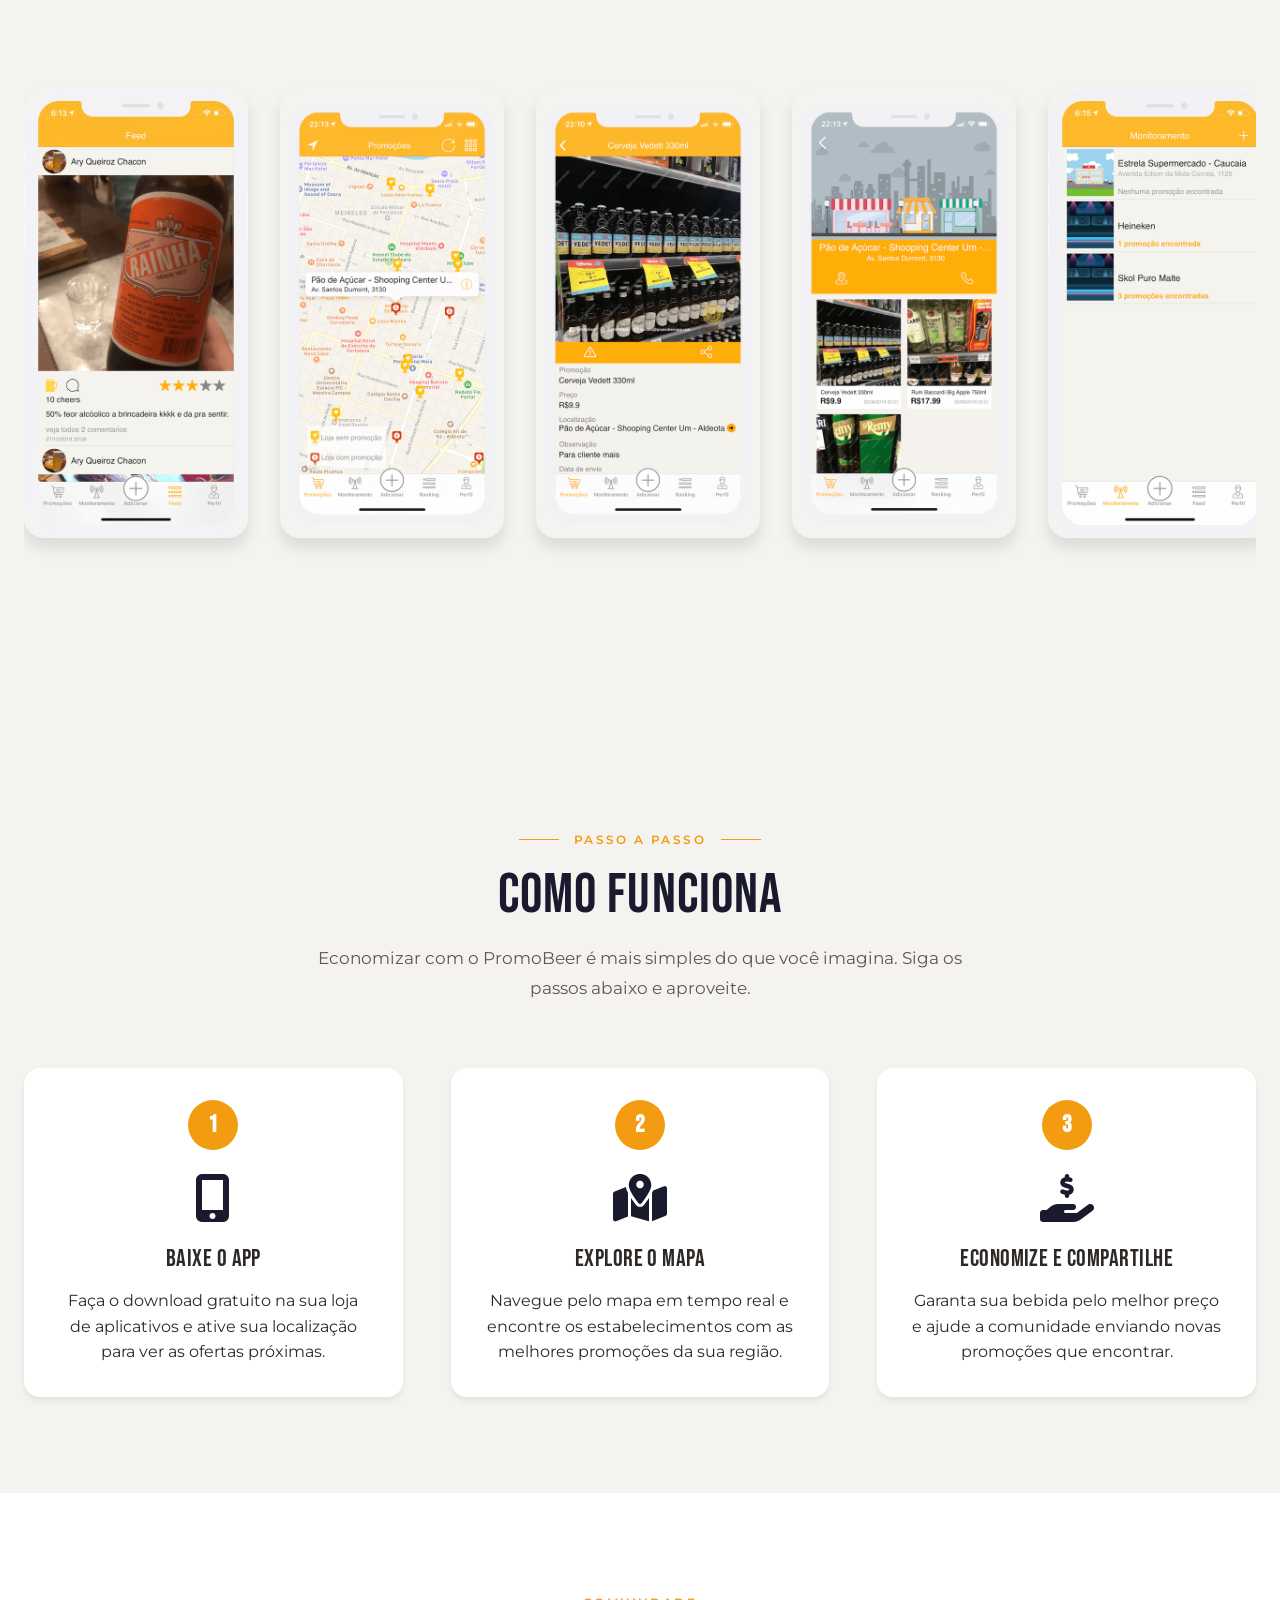
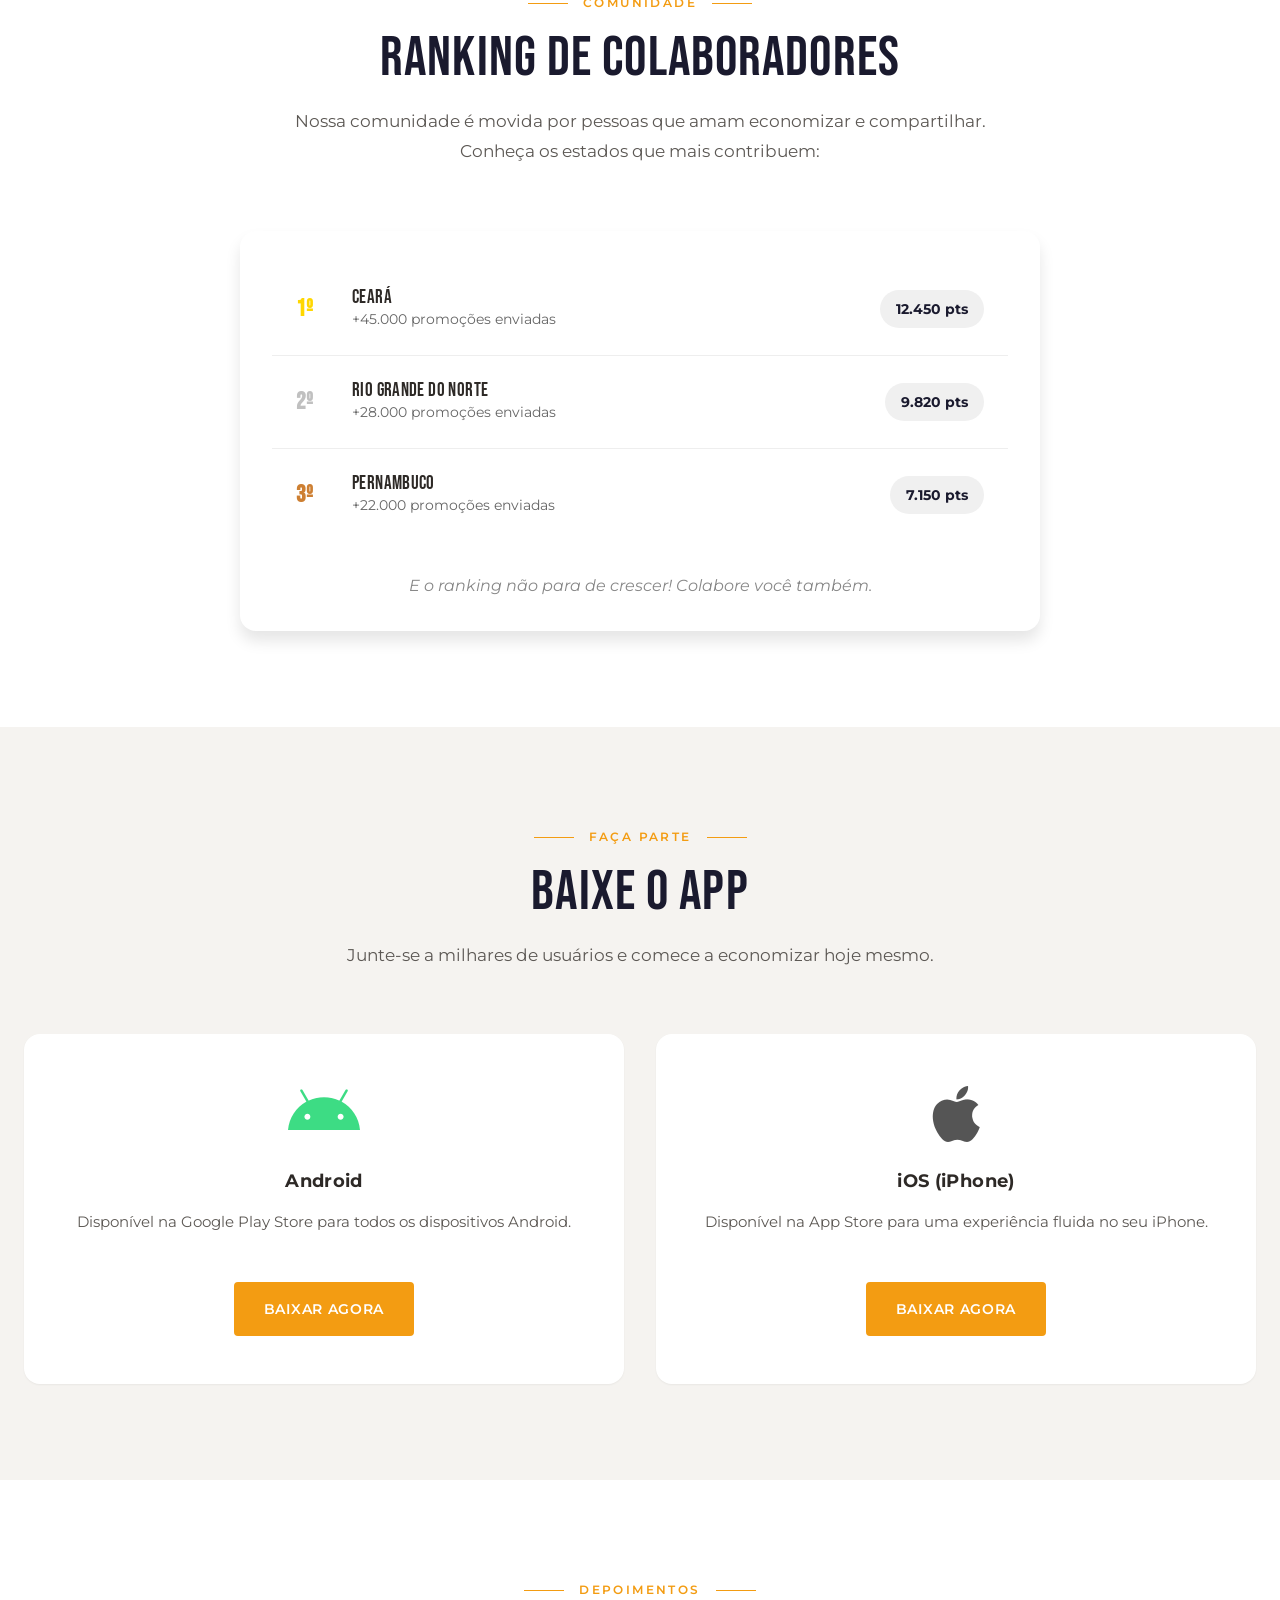
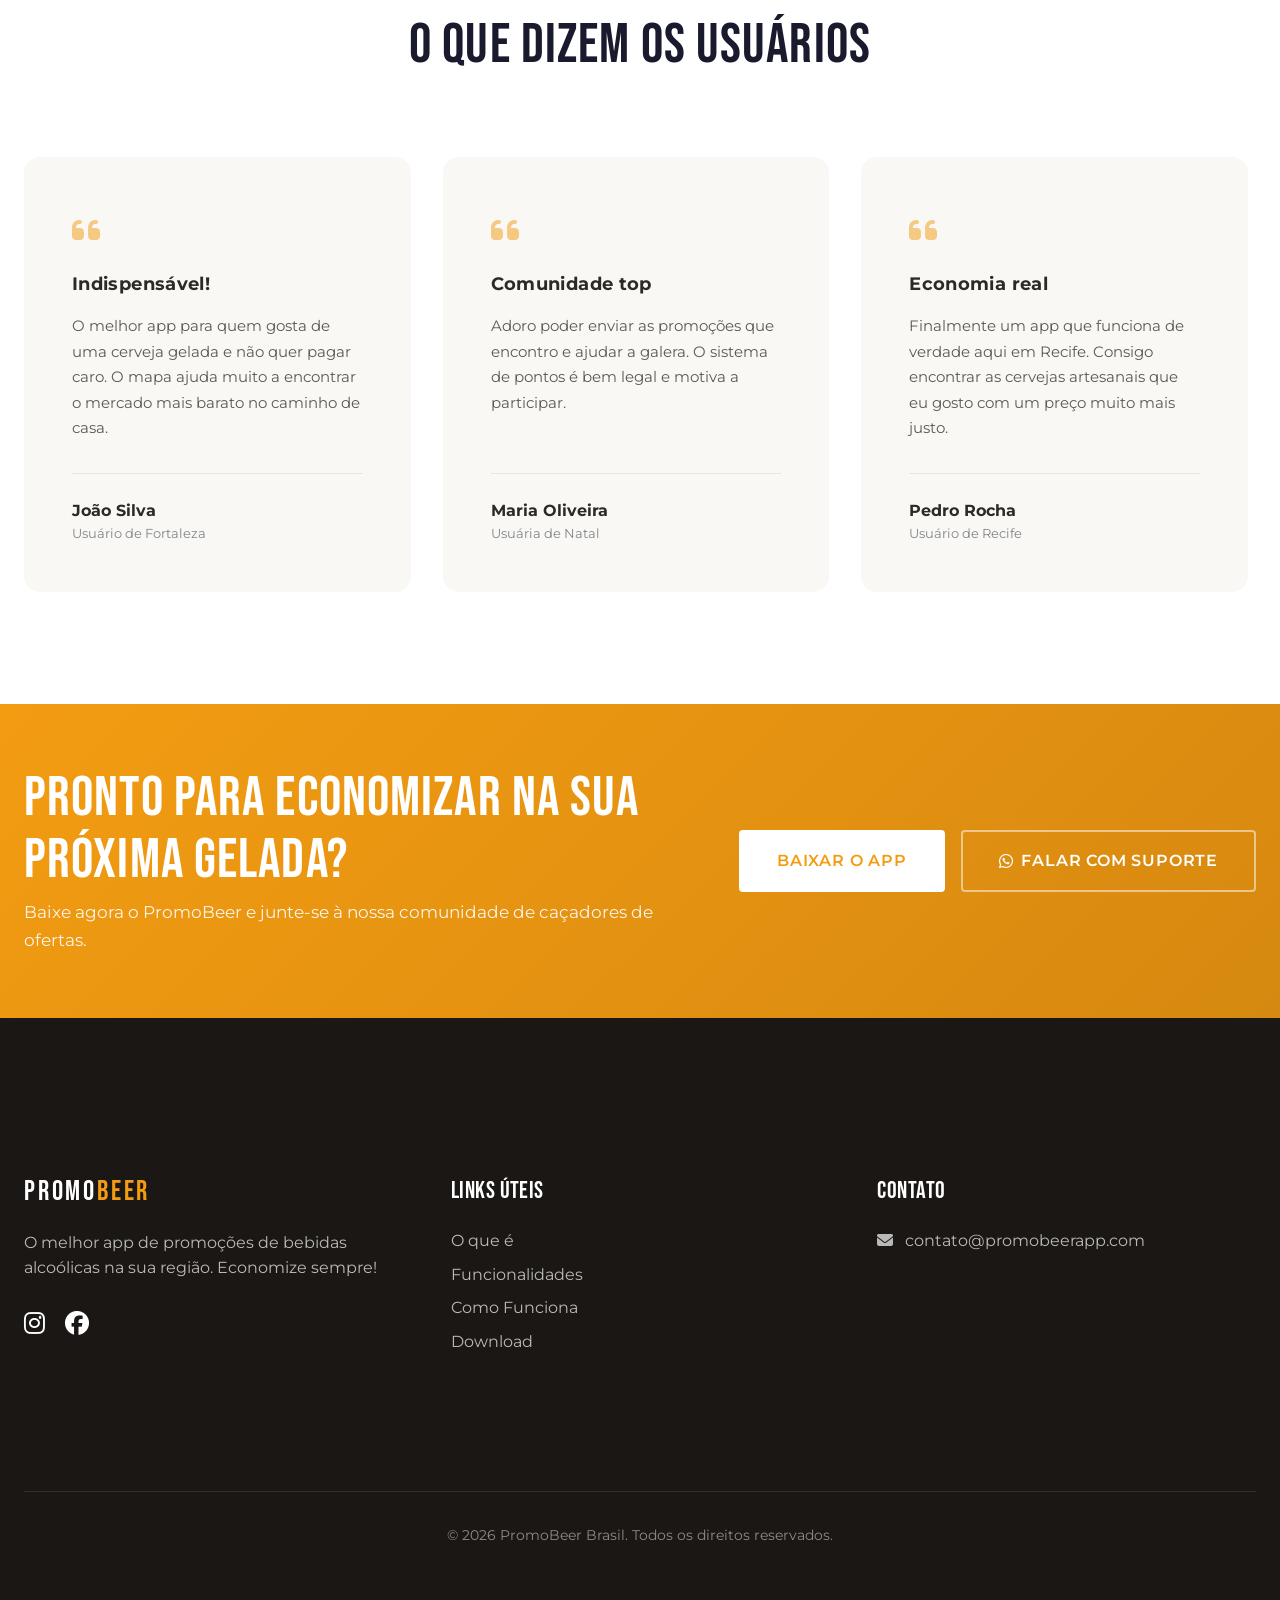
==== commit 7d14d08d: "Replace Cidades section with Como Funciona and Ranking" ====
--- a/index.html
+++ b/index.html
@@ -26,7 +26,7 @@
                         <li class="nav-item"><a href="#sobre">O que é</a></li>
                         <li class="nav-item"><a href="#funcionalidades">Funcionalidades</a></li>
                         <li class="nav-item"><a href="#por-que-usar">Por que usar</a></li>
-                        <li class="nav-item"><a href="#cidades">Cidades</a></li>
+                        <li class="nav-item"><a href="#como-funciona">Como Funciona</a></li>
                         <li class="nav-item"><a href="#download">Download</a></li>
                     </ul>
                 </nav>
@@ -46,7 +46,7 @@
                 <li class="nav-mobile-item"><a href="#sobre" class="nav-mobile-link">O que é</a></li>
                 <li class="nav-mobile-item"><a href="#funcionalidades" class="nav-mobile-link">Funcionalidades</a></li>
                 <li class="nav-mobile-item"><a href="#por-que-usar" class="nav-mobile-link">Por que usar</a></li>
-                <li class="nav-mobile-item"><a href="#cidades" class="nav-mobile-link">Cidades</a></li>
+                <li class="nav-mobile-item"><a href="#como-funciona" class="nav-mobile-link">Como Funciona</a></li>
                 <li class="nav-mobile-item"><a href="#download" class="nav-mobile-link">Download</a></li>
             </ul>
         </nav>
@@ -227,37 +227,78 @@
             
     </section>
 
-    <!-- Cidades Section -->
-    <section id="cidades" class="section section-events">
+    <!-- Como Funciona Section -->
+    <section id="como-funciona" class="section section-how-it-works" style="background: var(--color-light);">
         <div class="container">
             <div class="section-header">
-                <span class="section-tag">Onde estamos</span>
-                <h2 class="section-title">Cidades Atendidas</h2>
-                <p class="section-description section-events-intro">
-                    O PromoBeer está em constante expansão para levar as melhores ofertas até você. Atualmente, operamos com força total nas seguintes regiões:
+                <span class="section-tag">Passo a passo</span>
+                <h2 class="section-title">Como Funciona</h2>
+                <p class="section-description">
+                    Economizar com o PromoBeer é mais simples do que você imagina. Siga os passos abaixo e aproveite.
                 </p>
             </div>
 
-            <div class="cidades-grid" style="display: grid; grid-template-columns: repeat(auto-fit, minmax(200px, 1fr)); gap: 2rem; margin-top: 3rem;">
-                <div class="cidade-card" style="text-align: center; padding: 2rem; background: var(--color-white); border-radius: var(--radius-lg); shadow: var(--shadow-md);">
-                    <i class="fas fa-city" style="font-size: 3rem; color: var(--color-secondary); margin-bottom: 1rem;"></i>
-                    <h3 style="font-family: var(--font-display); font-size: 1.5rem;">Fortaleza & Cariri</h3>
-                    <p>Ceará</p>
-                </div>
-                <div class="cidade-card" style="text-align: center; padding: 2rem; background: var(--color-white); border-radius: var(--radius-lg); shadow: var(--shadow-md);">
-                    <i class="fas fa-city" style="font-size: 3rem; color: var(--color-secondary); margin-bottom: 1rem;"></i>
-                    <h3 style="font-family: var(--font-display); font-size: 1.5rem;">Natal</h3>
-                    <p>Rio Grande do Norte</p>
-                </div>
-                <div class="cidade-card" style="text-align: center; padding: 2rem; background: var(--color-white); border-radius: var(--radius-lg); shadow: var(--shadow-md);">
-                    <i class="fas fa-city" style="font-size: 3rem; color: var(--color-secondary); margin-bottom: 1rem;"></i>
-                    <h3 style="font-family: var(--font-display); font-size: 1.5rem;">Recife</h3>
-                    <p>Pernambuco</p>
-                </div>
-                <div class="cidade-card" style="text-align: center; padding: 2rem; background: var(--color-white); border-radius: var(--radius-lg); shadow: var(--shadow-md);">
-                    <i class="fas fa-plus-circle" style="font-size: 3rem; color: var(--color-accent); margin-bottom: 1rem;"></i>
-                    <h3 style="font-family: var(--font-display); font-size: 1.5rem;">Sua Cidade?</h3>
-                    <p>Mande uma sugestão!</p>
+            <div class="steps-grid" style="display: grid; grid-template-columns: repeat(auto-fit, minmax(280px, 1fr)); gap: 3rem; margin-top: 4rem;">
+                <div class="step-card" style="text-align: center; position: relative; padding: 2rem;">
+                    <div class="step-number" style="width: 50px; height: 50px; background: var(--color-secondary); color: white; border-radius: 50%; display: flex; align-items: center; justify-content: center; font-size: 1.5rem; font-weight: bold; margin: 0 auto 1.5rem; font-family: var(--font-display);">1</div>
+                    <i class="fas fa-mobile-alt" style="font-size: 3rem; color: var(--color-primary); margin-bottom: 1.5rem;"></i>
+                    <h3 style="font-family: var(--font-display); font-size: 1.5rem; margin-bottom: 1rem;">Baixe o App</h3>
+                    <p>Faça o download gratuito na sua loja de aplicativos e ative sua localização para ver as ofertas próximas.</p>
+                </div>
+                <div class="step-card" style="text-align: center; position: relative; padding: 2rem;">
+                    <div class="step-number" style="width: 50px; height: 50px; background: var(--color-secondary); color: white; border-radius: 50%; display: flex; align-items: center; justify-content: center; font-size: 1.5rem; font-weight: bold; margin: 0 auto 1.5rem; font-family: var(--font-display);">2</div>
+                    <i class="fas fa-map-marked-alt" style="font-size: 3rem; color: var(--color-primary); margin-bottom: 1.5rem;"></i>
+                    <h3 style="font-family: var(--font-display); font-size: 1.5rem; margin-bottom: 1rem;">Explore o Mapa</h3>
+                    <p>Navegue pelo mapa em tempo real e encontre os estabelecimentos com as melhores promoções da sua região.</p>
+                </div>
+                <div class="step-card" style="text-align: center; position: relative; padding: 2rem;">
+                    <div class="step-number" style="width: 50px; height: 50px; background: var(--color-secondary); color: white; border-radius: 50%; display: flex; align-items: center; justify-content: center; font-size: 1.5rem; font-weight: bold; margin: 0 auto 1.5rem; font-family: var(--font-display);">3</div>
+                    <i class="fas fa-hand-holding-usd" style="font-size: 3rem; color: var(--color-primary); margin-bottom: 1.5rem;"></i>
+                    <h3 style="font-family: var(--font-display); font-size: 1.5rem; margin-bottom: 1rem;">Economize e Compartilhe</h3>
+                    <p>Garanta sua bebida pelo melhor preço e ajude a comunidade enviando novas promoções que encontrar.</p>
+                </div>
+            </div>
+        </div>
+    </section>
+
+    <!-- Ranking Section -->
+    <section id="ranking" class="section section-ranking">
+        <div class="container">
+            <div class="section-header">
+                <span class="section-tag">Comunidade</span>
+                <h2 class="section-title">Ranking de Colaboradores</h2>
+                <p class="section-description">
+                    Nossa comunidade é movida por pessoas que amam economizar e compartilhar. Conheça os estados que mais contribuem:
+                </p>
+            </div>
+
+            <div class="ranking-container" style="max-width: 800px; margin: 4rem auto 0; background: var(--color-white); border-radius: var(--radius-lg); padding: 2rem; box-shadow: var(--shadow-lg);">
+                <div class="ranking-item" style="display: flex; align-items: center; padding: 1.5rem; border-bottom: 1px solid #eee;">
+                    <span class="rank-pos" style="font-size: 1.5rem; font-weight: 800; color: #FFD700; width: 40px;">1º</span>
+                    <div class="rank-info" style="flex: 1; margin-left: 1rem;">
+                        <h4 style="font-family: var(--font-display); font-size: 1.2rem; margin: 0;">Ceará</h4>
+                        <p style="margin: 0; font-size: 0.9rem; color: #666;">+45.000 promoções enviadas</p>
+                    </div>
+                    <div class="rank-score" style="background: #f0f0f0; padding: 0.5rem 1rem; border-radius: 20px; font-weight: bold; color: var(--color-primary);">12.450 pts</div>
+                </div>
+                <div class="ranking-item" style="display: flex; align-items: center; padding: 1.5rem; border-bottom: 1px solid #eee;">
+                    <span class="rank-pos" style="font-size: 1.5rem; font-weight: 800; color: #C0C0C0; width: 40px;">2º</span>
+                    <div class="rank-info" style="flex: 1; margin-left: 1rem;">
+                        <h4 style="font-family: var(--font-display); font-size: 1.2rem; margin: 0;">Rio Grande do Norte</h4>
+                        <p style="margin: 0; font-size: 0.9rem; color: #666;">+28.000 promoções enviadas</p>
+                    </div>
+                    <div class="rank-score" style="background: #f0f0f0; padding: 0.5rem 1rem; border-radius: 20px; font-weight: bold; color: var(--color-primary);">9.820 pts</div>
+                </div>
+                <div class="ranking-item" style="display: flex; align-items: center; padding: 1.5rem;">
+                    <span class="rank-pos" style="font-size: 1.5rem; font-weight: 800; color: #CD7F32; width: 40px;">3º</span>
+                    <div class="rank-info" style="flex: 1; margin-left: 1rem;">
+                        <h4 style="font-family: var(--font-display); font-size: 1.2rem; margin: 0;">Pernambuco</h4>
+                        <p style="margin: 0; font-size: 0.9rem; color: #666;">+22.000 promoções enviadas</p>
+                    </div>
+                    <div class="rank-score" style="background: #f0f0f0; padding: 0.5rem 1rem; border-radius: 20px; font-weight: bold; color: var(--color-primary);">7.150 pts</div>
+                </div>
+                <div style="text-align: center; margin-top: 2rem;">
+                    <p style="font-style: italic; color: #888;">E o ranking não para de crescer! Colabore você também.</p>
                 </div>
             </div>
         </div>
@@ -431,7 +472,7 @@
                     <ul style="list-style: none; padding: 0;">
                         <li style="margin-bottom: 0.5rem;"><a href="#sobre" style="color: rgba(255,255,255,0.7); text-decoration: none;">O que é</a></li>
                         <li style="margin-bottom: 0.5rem;"><a href="#funcionalidades" style="color: rgba(255,255,255,0.7); text-decoration: none;">Funcionalidades</a></li>
-                        <li style="margin-bottom: 0.5rem;"><a href="#cidades" style="color: rgba(255,255,255,0.7); text-decoration: none;">Cidades</a></li>
+                        <li style="margin-bottom: 0.5rem;"><a href="#como-funciona" style="color: rgba(255,255,255,0.7); text-decoration: none;">Como Funciona</a></li>
                         <li style="margin-bottom: 0.5rem;"><a href="#download" style="color: rgba(255,255,255,0.7); text-decoration: none;">Download</a></li>
                     </ul>
                 </div>
--- a/css/style.css
+++ b/css/style.css
@@ -1498,6 +1498,57 @@
 }
 
 /* ===================================
+   Como Funciona Section
+   =================================== */
+.section-how-it-works {
+    background: var(--color-light);
+}
+
+.step-card {
+    background: var(--color-white);
+    border-radius: var(--radius-lg);
+    box-shadow: var(--shadow-md);
+    transition: transform var(--transition-base), box-shadow var(--transition-base);
+}
+
+.step-card:hover {
+    transform: translateY(-10px);
+    box-shadow: var(--shadow-xl);
+}
+
+.step-number {
+    transition: transform var(--transition-base);
+}
+
+.step-card:hover .step-number {
+    transform: scale(1.1);
+}
+
+/* ===================================
+   Ranking Section
+   =================================== */
+.section-ranking {
+    background: var(--color-white);
+}
+
+.ranking-item {
+    transition: background-color var(--transition-fast);
+}
+
+.ranking-item:hover {
+    background-color: var(--color-light);
+}
+
+.rank-pos {
+    font-family: var(--font-display);
+}
+
+.rank-score {
+    font-family: var(--font-body);
+    font-size: 0.875rem;
+}
+
+/* ===================================
    Footer
    =================================== */
 .footer {
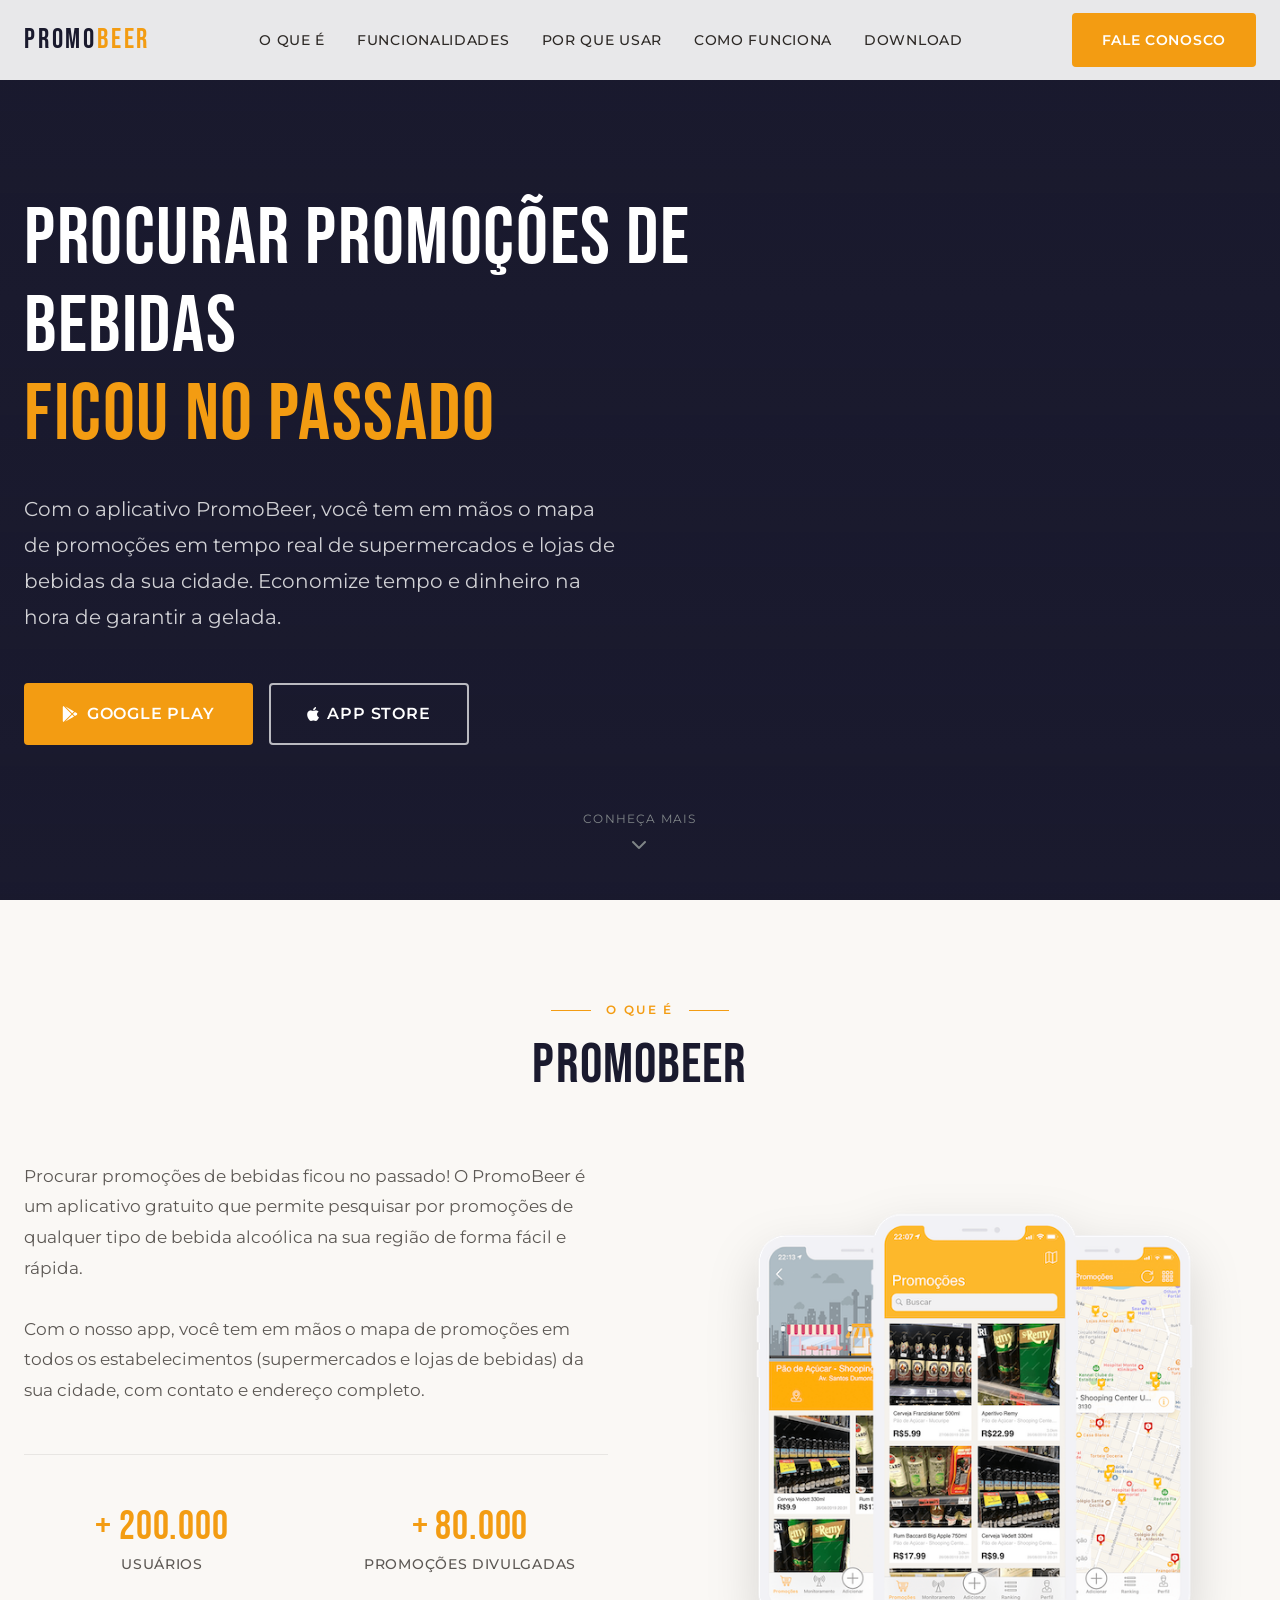
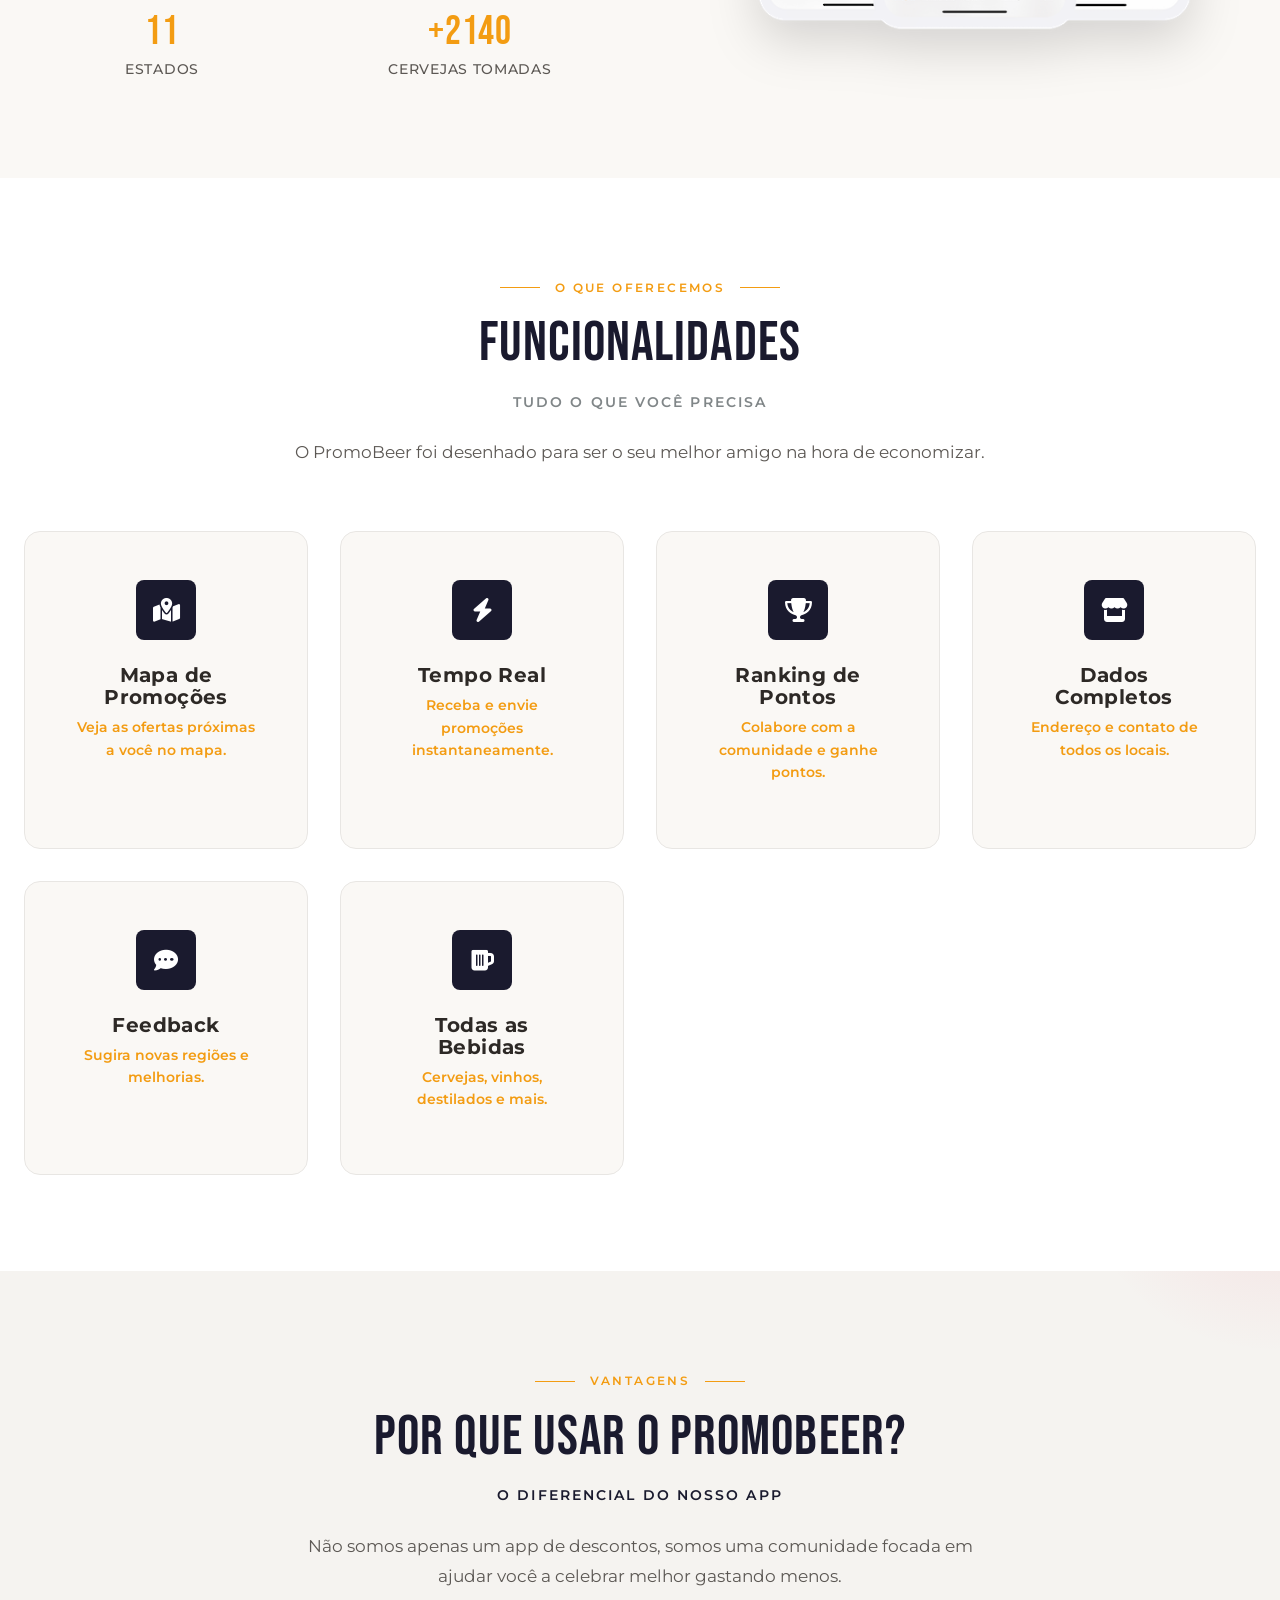
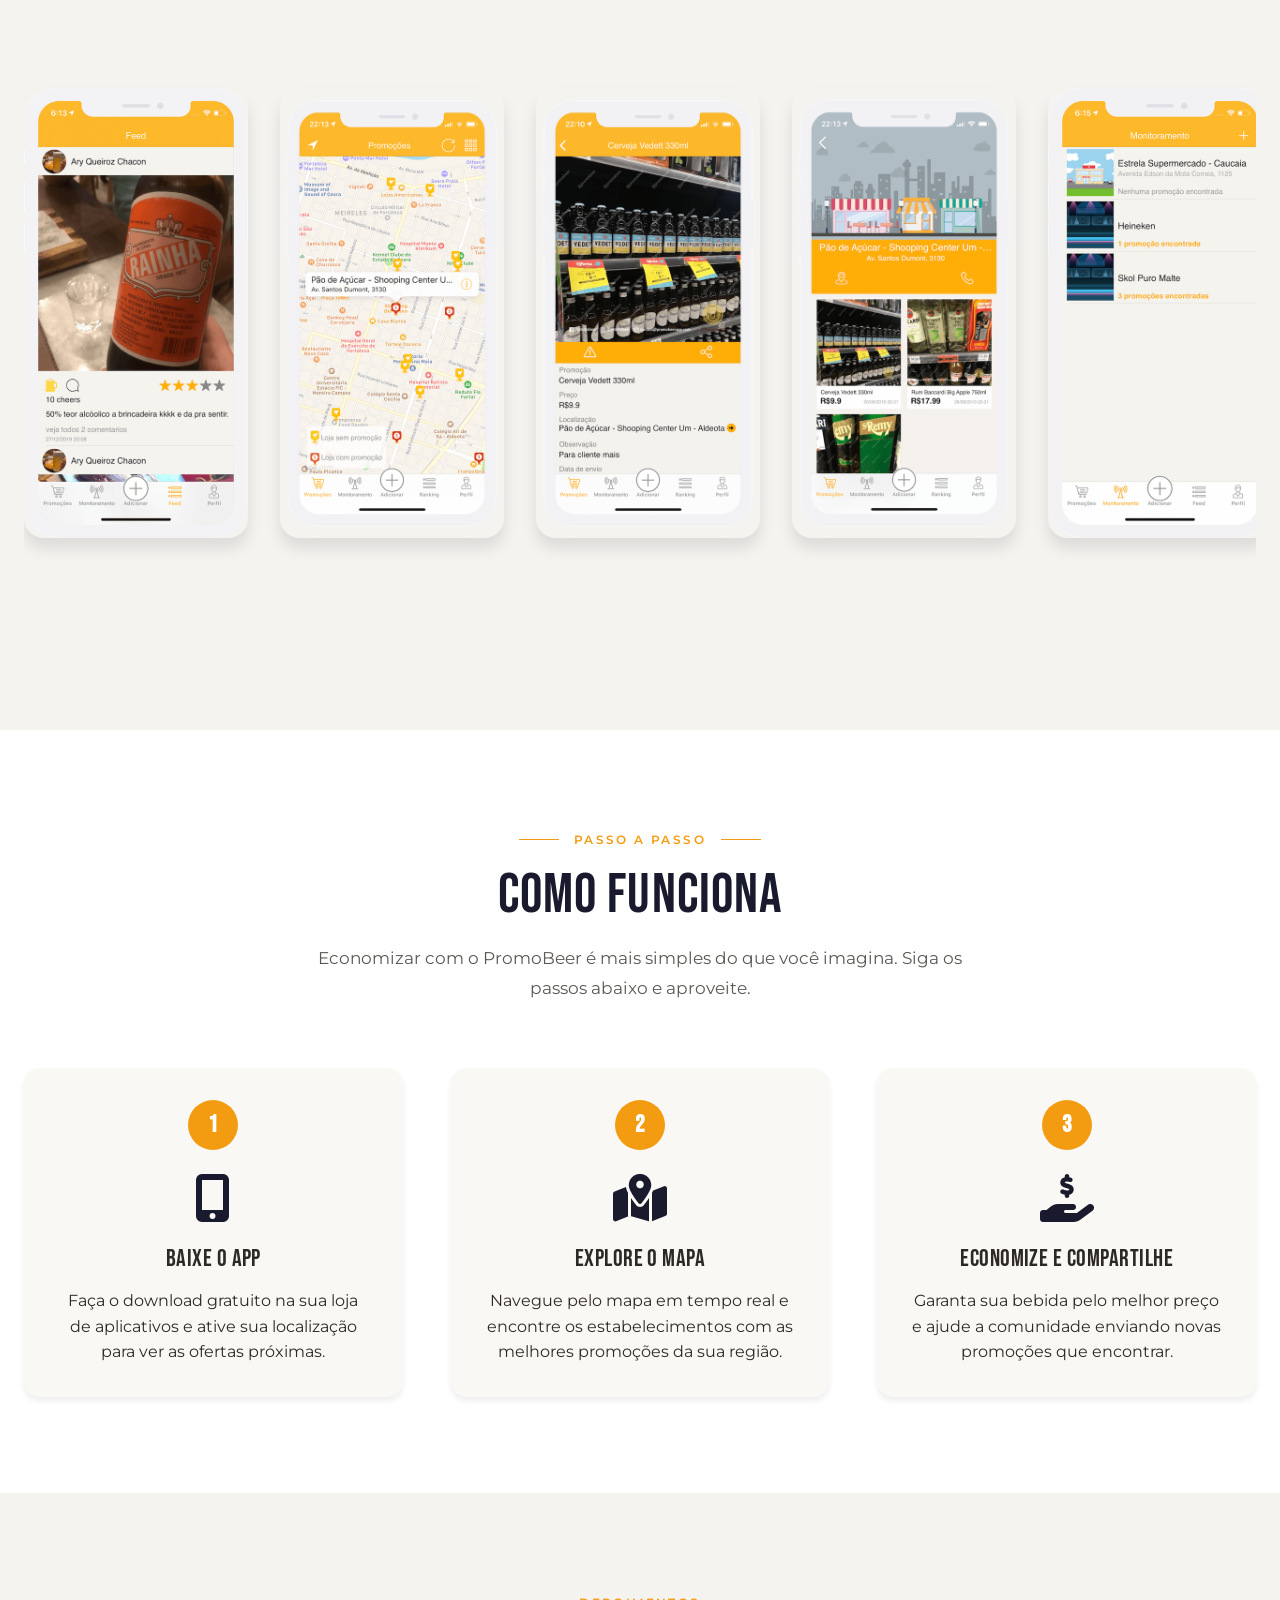
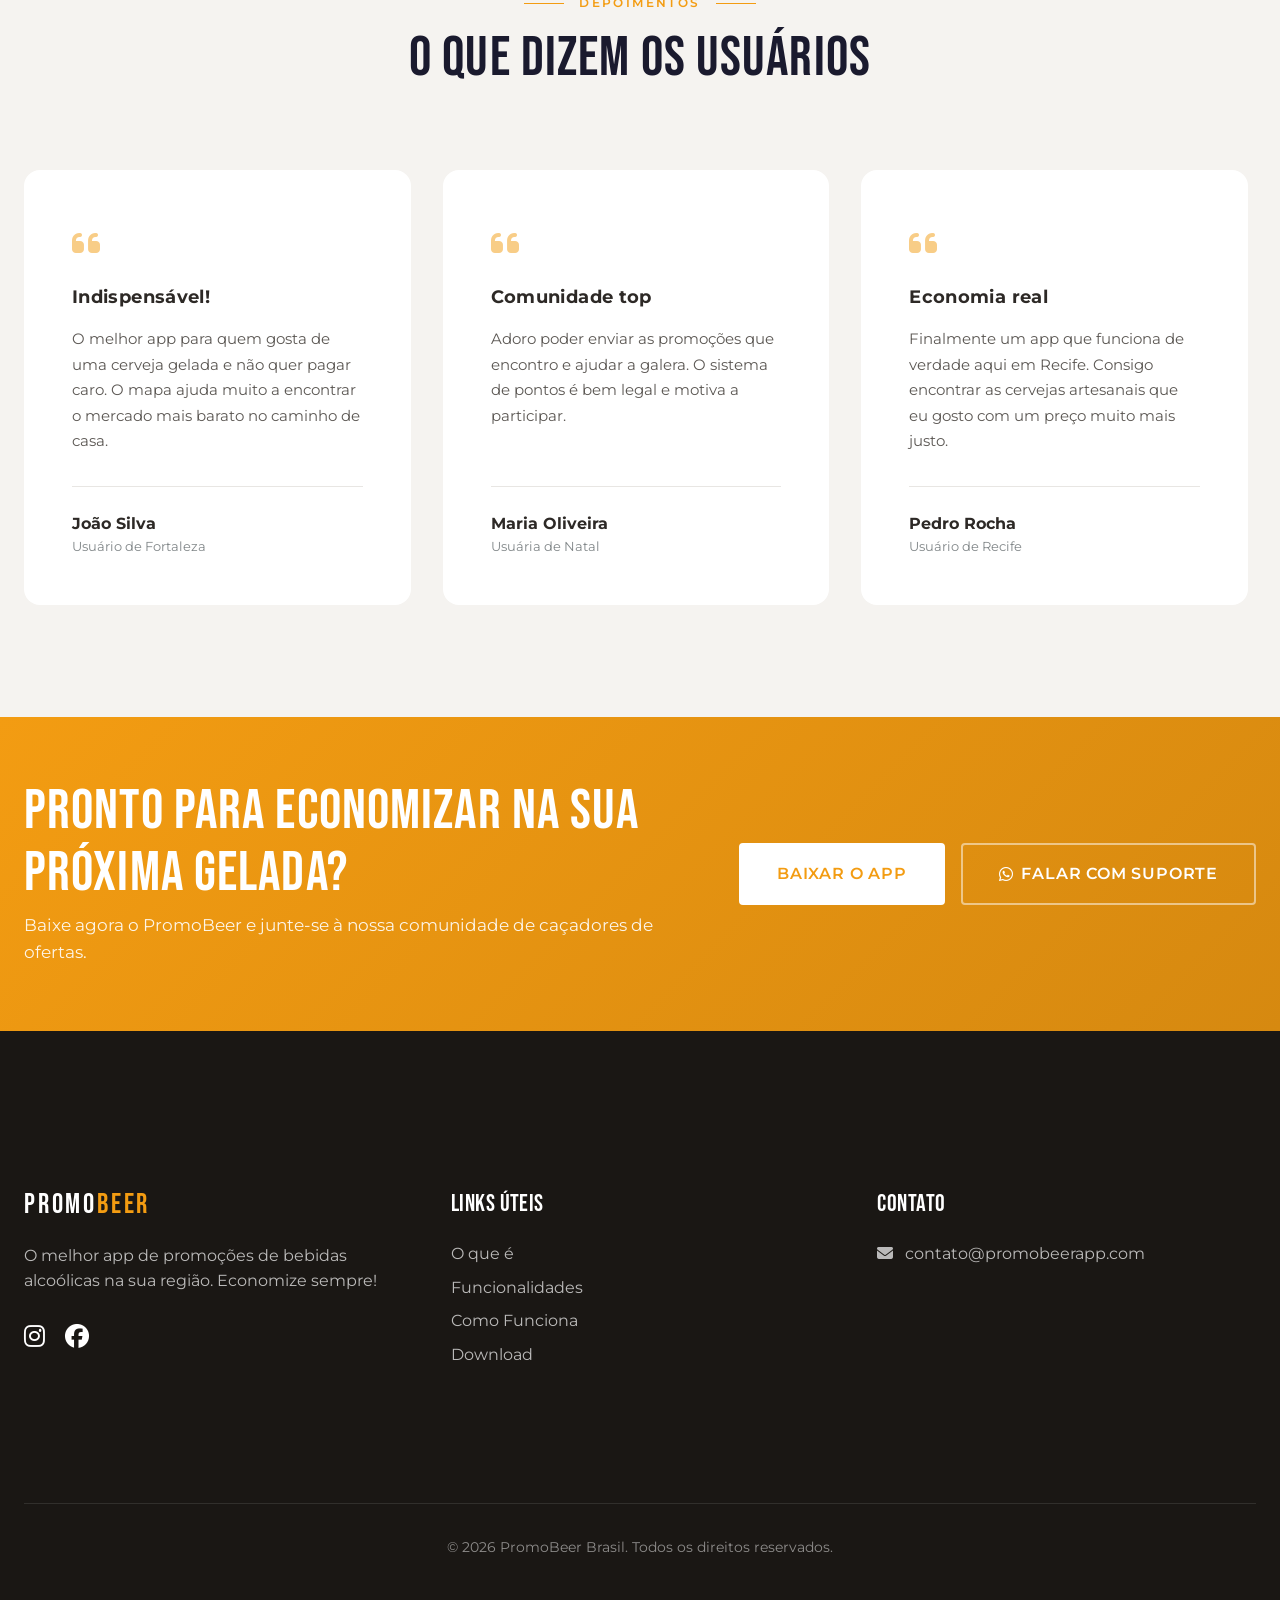
==== commit e91ad4fa: "Swap backgrounds of Como Funciona and Testimonials sections" ====
--- a/index.html
+++ b/index.html
@@ -228,7 +228,7 @@
     </section>
 
     <!-- Como Funciona Section -->
-    <section id="como-funciona" class="section section-how-it-works" style="background: var(--color-light);">
+    <section id="como-funciona" class="section section-how-it-works" style="background: var(--color-white);">
         <div class="container">
             <div class="section-header">
                 <span class="section-tag">Passo a passo</span>
@@ -261,82 +261,6 @@
         </div>
     </section>
 
-    <!-- Ranking Section -->
-    <section id="ranking" class="section section-ranking">
-        <div class="container">
-            <div class="section-header">
-                <span class="section-tag">Comunidade</span>
-                <h2 class="section-title">Ranking de Colaboradores</h2>
-                <p class="section-description">
-                    Nossa comunidade é movida por pessoas que amam economizar e compartilhar. Conheça os estados que mais contribuem:
-                </p>
-            </div>
-
-            <div class="ranking-container" style="max-width: 800px; margin: 4rem auto 0; background: var(--color-white); border-radius: var(--radius-lg); padding: 2rem; box-shadow: var(--shadow-lg);">
-                <div class="ranking-item" style="display: flex; align-items: center; padding: 1.5rem; border-bottom: 1px solid #eee;">
-                    <span class="rank-pos" style="font-size: 1.5rem; font-weight: 800; color: #FFD700; width: 40px;">1º</span>
-                    <div class="rank-info" style="flex: 1; margin-left: 1rem;">
-                        <h4 style="font-family: var(--font-display); font-size: 1.2rem; margin: 0;">Ceará</h4>
-                        <p style="margin: 0; font-size: 0.9rem; color: #666;">+45.000 promoções enviadas</p>
-                    </div>
-                    <div class="rank-score" style="background: #f0f0f0; padding: 0.5rem 1rem; border-radius: 20px; font-weight: bold; color: var(--color-primary);">12.450 pts</div>
-                </div>
-                <div class="ranking-item" style="display: flex; align-items: center; padding: 1.5rem; border-bottom: 1px solid #eee;">
-                    <span class="rank-pos" style="font-size: 1.5rem; font-weight: 800; color: #C0C0C0; width: 40px;">2º</span>
-                    <div class="rank-info" style="flex: 1; margin-left: 1rem;">
-                        <h4 style="font-family: var(--font-display); font-size: 1.2rem; margin: 0;">Rio Grande do Norte</h4>
-                        <p style="margin: 0; font-size: 0.9rem; color: #666;">+28.000 promoções enviadas</p>
-                    </div>
-                    <div class="rank-score" style="background: #f0f0f0; padding: 0.5rem 1rem; border-radius: 20px; font-weight: bold; color: var(--color-primary);">9.820 pts</div>
-                </div>
-                <div class="ranking-item" style="display: flex; align-items: center; padding: 1.5rem;">
-                    <span class="rank-pos" style="font-size: 1.5rem; font-weight: 800; color: #CD7F32; width: 40px;">3º</span>
-                    <div class="rank-info" style="flex: 1; margin-left: 1rem;">
-                        <h4 style="font-family: var(--font-display); font-size: 1.2rem; margin: 0;">Pernambuco</h4>
-                        <p style="margin: 0; font-size: 0.9rem; color: #666;">+22.000 promoções enviadas</p>
-                    </div>
-                    <div class="rank-score" style="background: #f0f0f0; padding: 0.5rem 1rem; border-radius: 20px; font-weight: bold; color: var(--color-primary);">7.150 pts</div>
-                </div>
-                <div style="text-align: center; margin-top: 2rem;">
-                    <p style="font-style: italic; color: #888;">E o ranking não para de crescer! Colabore você também.</p>
-                </div>
-            </div>
-        </div>
-    </section>
-
-    <!-- Download Section -->
-    <section id="download" class="section section-projetos">
-        <div class="container">
-            <div class="section-header">
-                <span class="section-tag">Faça parte</span>
-                <h2 class="section-title">Baixe o App</h2>
-                <p class="section-description">
-                    Junte-se a milhares de usuários e comece a economizar hoje mesmo.
-                </p>
-            </div>
-
-            <div class="news-grid" style="display: grid; grid-template-columns: repeat(auto-fit, minmax(300px, 1fr)); gap: 2rem;">
-                <article class="news-card">
-                    <div class="news-card-content" style="text-align: center; padding: 3rem;">
-                        <i class="fab fa-android" style="font-size: 4rem; color: #3DDC84; margin-bottom: 1.5rem;"></i>
-                        <h3 class="news-card-title">Android</h3>
-                        <p class="news-card-excerpt">Disponível na Google Play Store para todos os dispositivos Android.</p>
-                        <a href="https://play.google.com/store/apps/details?id=com.promobeerapp.promobeer" target="_blank" class="btn btn-primary" style="margin-top: 1.5rem;">Baixar agora</a>
-                    </div>
-                </article>
-
-                <article class="news-card">
-                    <div class="news-card-content" style="text-align: center; padding: 3rem;">
-                        <i class="fab fa-apple" style="font-size: 4rem; color: #555; margin-bottom: 1.5rem;"></i>
-                        <h3 class="news-card-title">iOS (iPhone)</h3>
-                        <p class="news-card-excerpt">Disponível na App Store para uma experiência fluida no seu iPhone.</p>
-                        <a href="https://apps.apple.com/br/app/promobeer/id1033253442" target="_blank" class="btn btn-primary" style="margin-top: 1.5rem;">Baixar agora</a>
-                    </div>
-                </article>
-            </div>
-
-        </div>
-    </section>
 
     <!-- Testimonials Section -->
     <section class="section section-testimonials">
--- a/css/style.css
+++ b/css/style.css
@@ -1197,7 +1197,7 @@
    Testimonials Section
    =================================== */
 .section-testimonials {
-    background: var(--color-white);
+    background: var(--color-light);
 }
 
 .testimonials-slider {
@@ -1222,7 +1222,7 @@
 .testimonial-card {
     flex: 0 0 100%;
     scroll-snap-align: start;
-    background: var(--color-off-white);
+    background: var(--color-white);
     border-radius: var(--radius-lg);
     padding: var(--space-2xl);
     display: flex;
@@ -1501,11 +1501,11 @@
    Como Funciona Section
    =================================== */
 .section-how-it-works {
-    background: var(--color-light);
+    background: var(--color-white);
 }
 
 .step-card {
-    background: var(--color-white);
+    background: var(--color-off-white);
     border-radius: var(--radius-lg);
     box-shadow: var(--shadow-md);
     transition: transform var(--transition-base), box-shadow var(--transition-base);
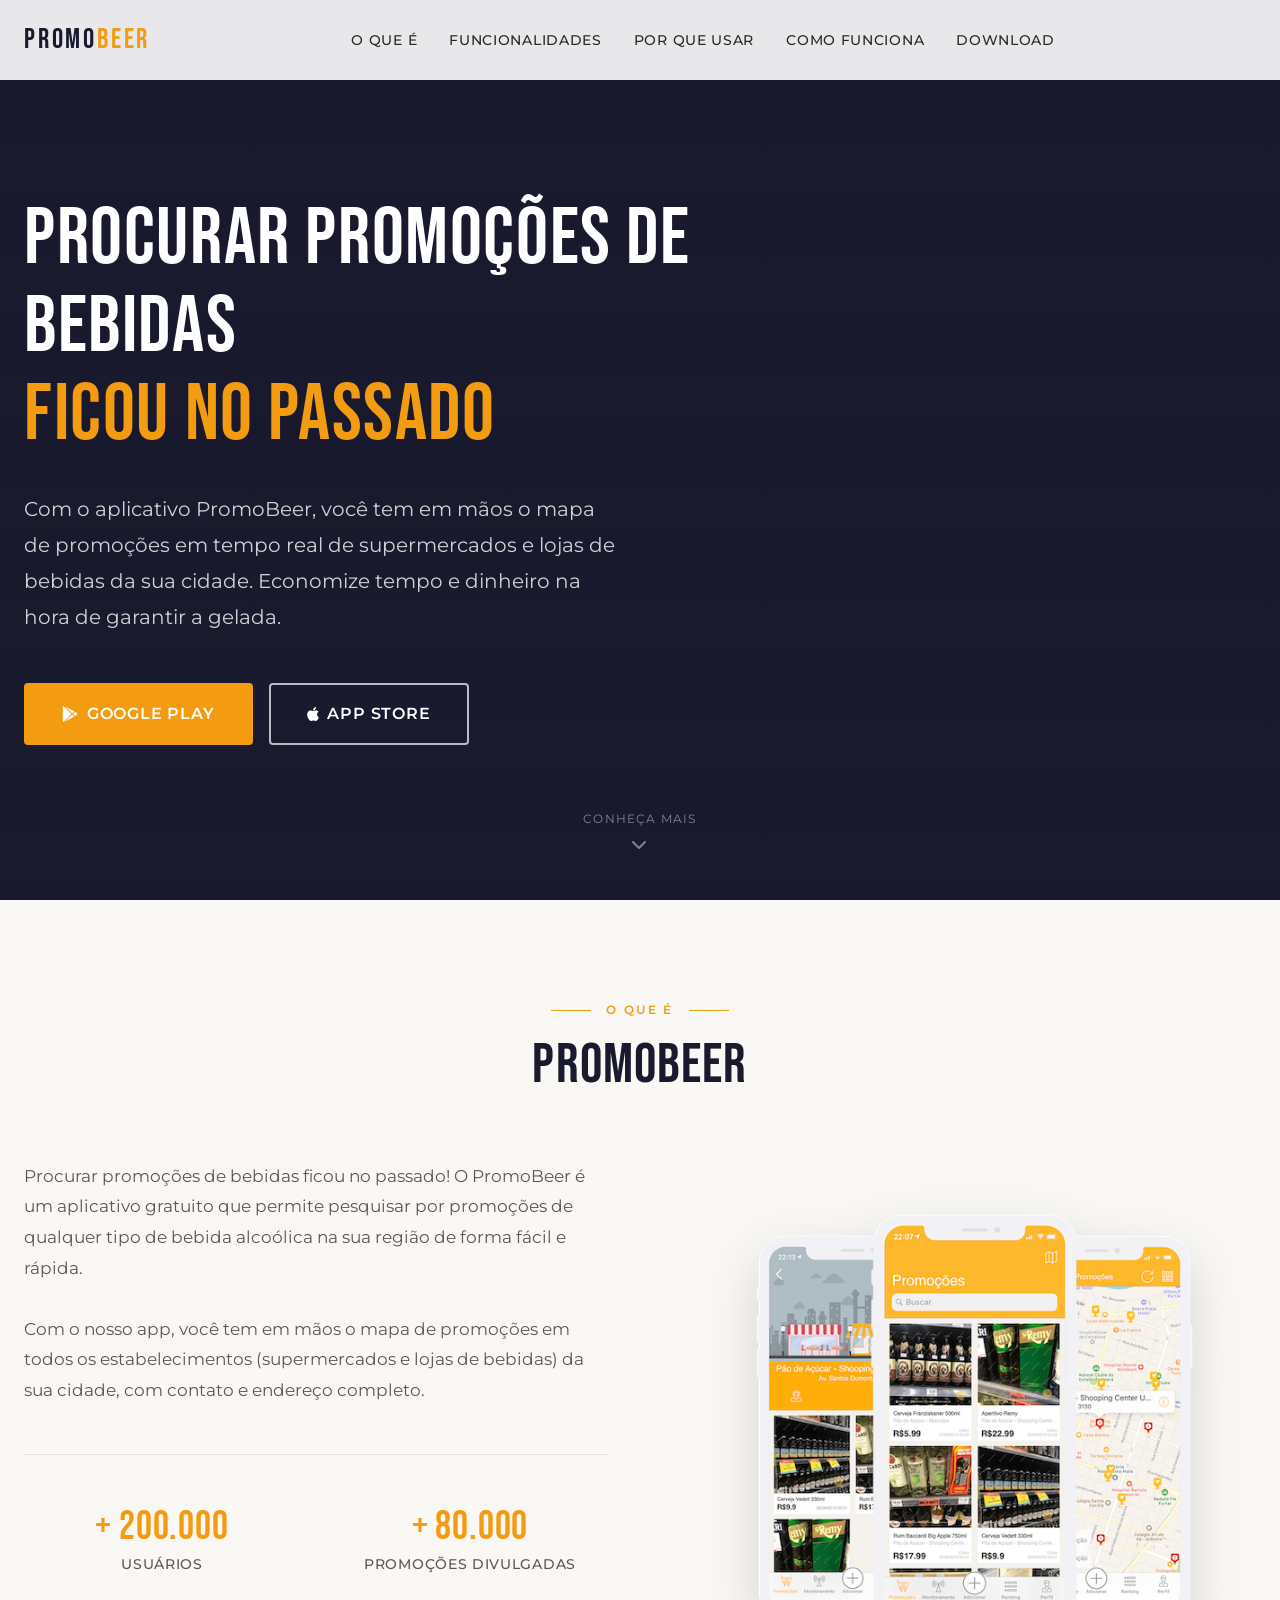
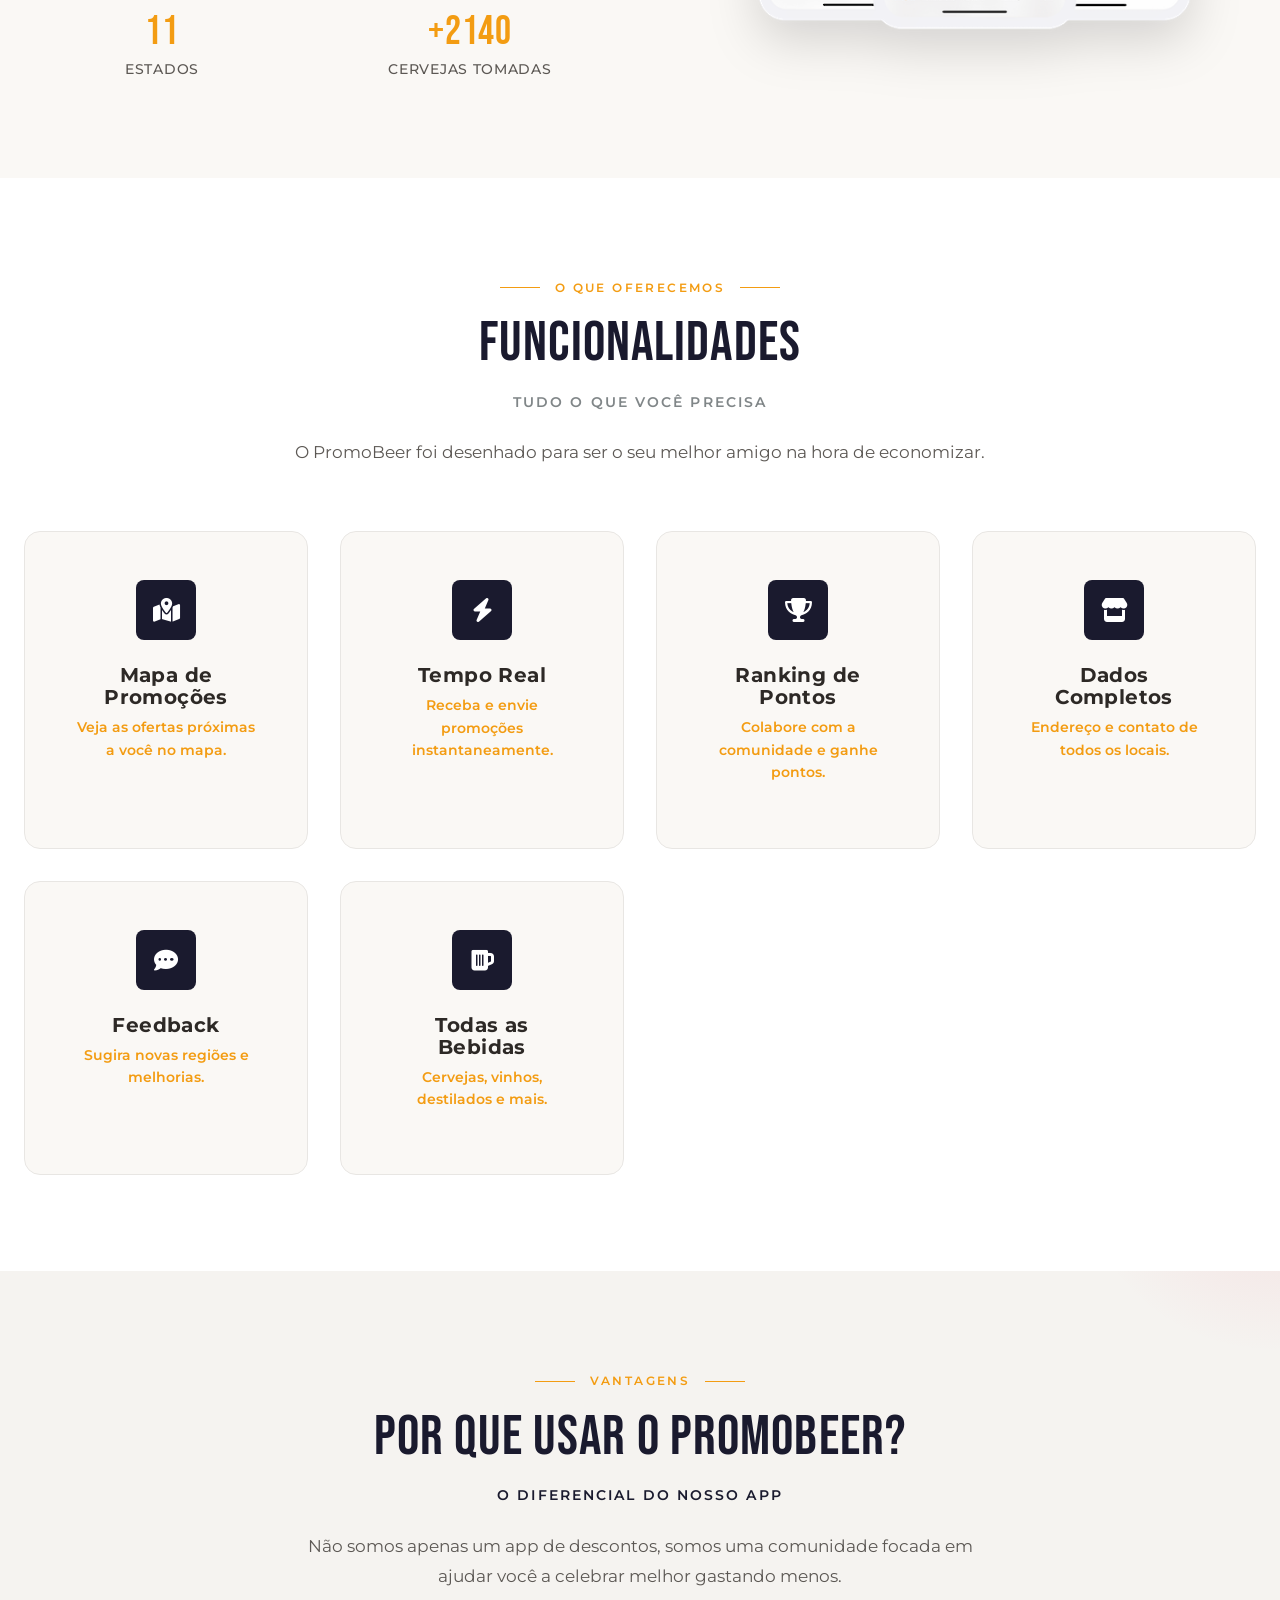
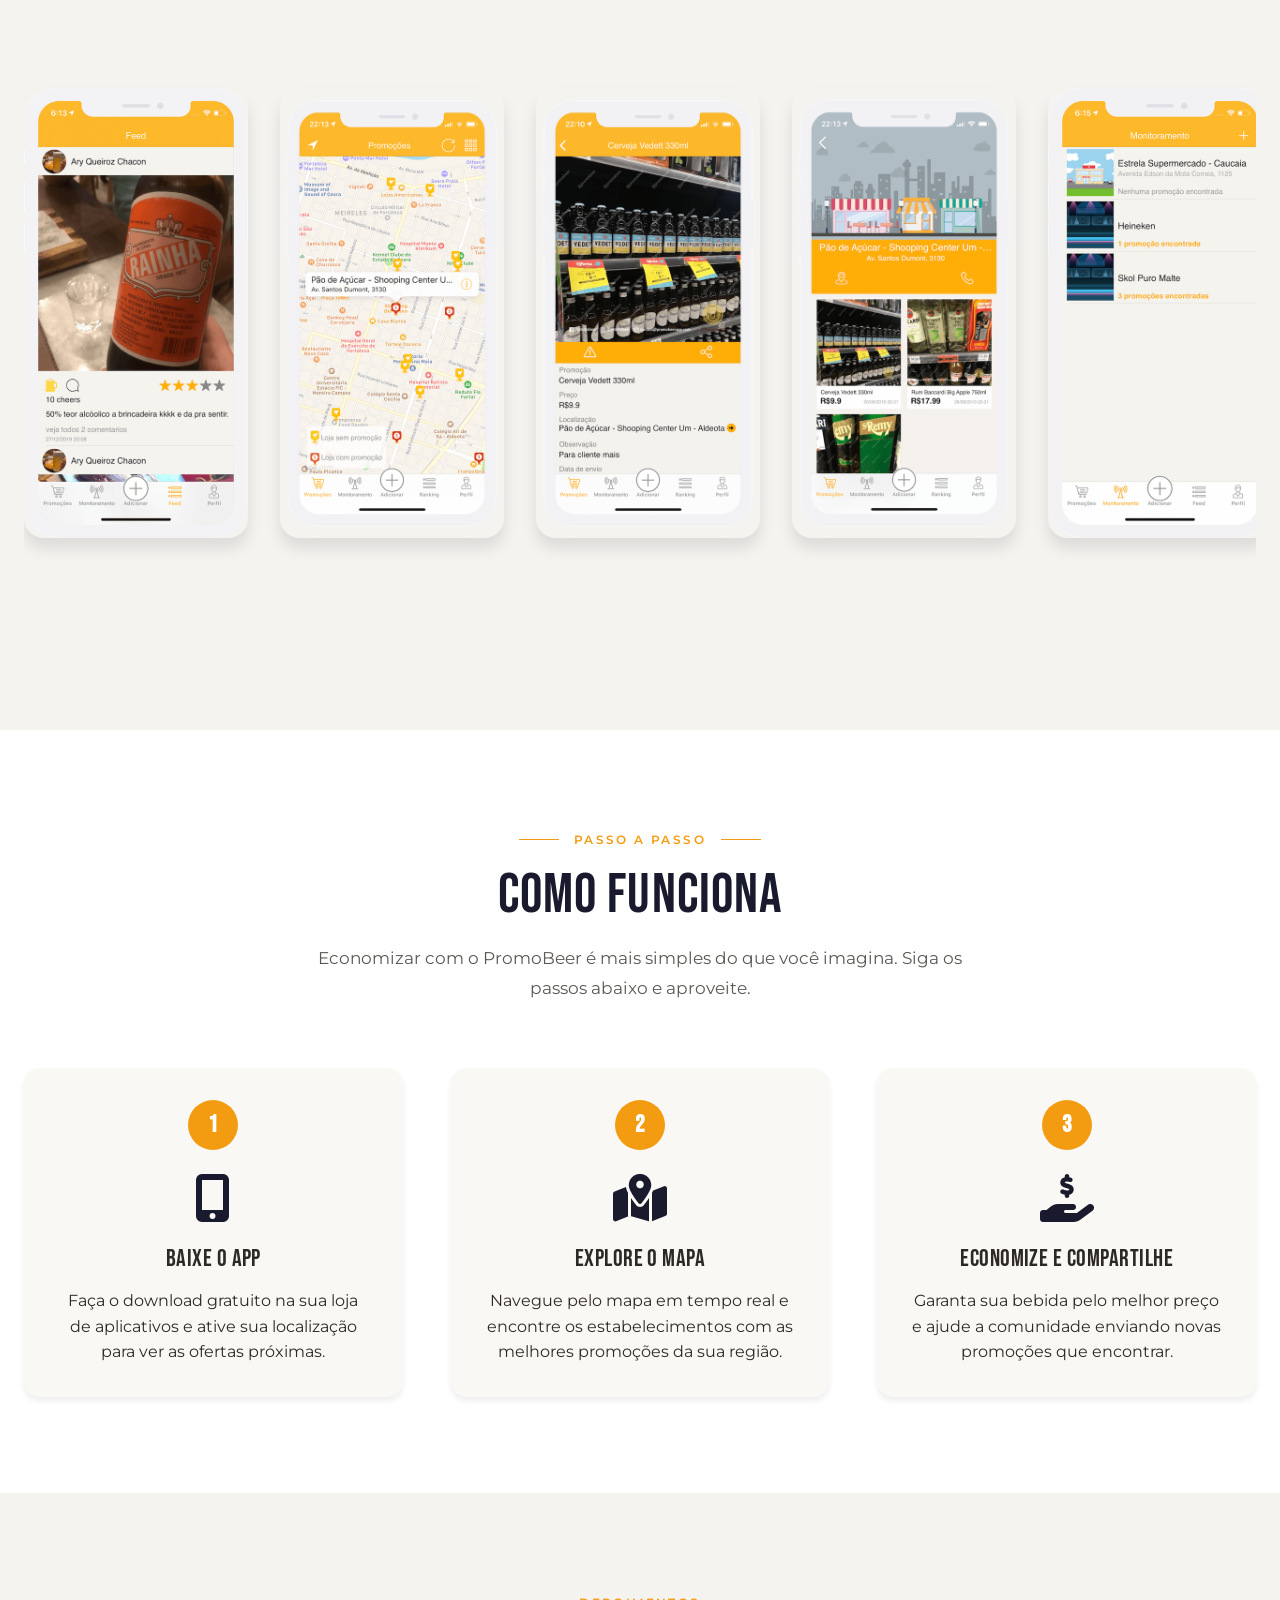
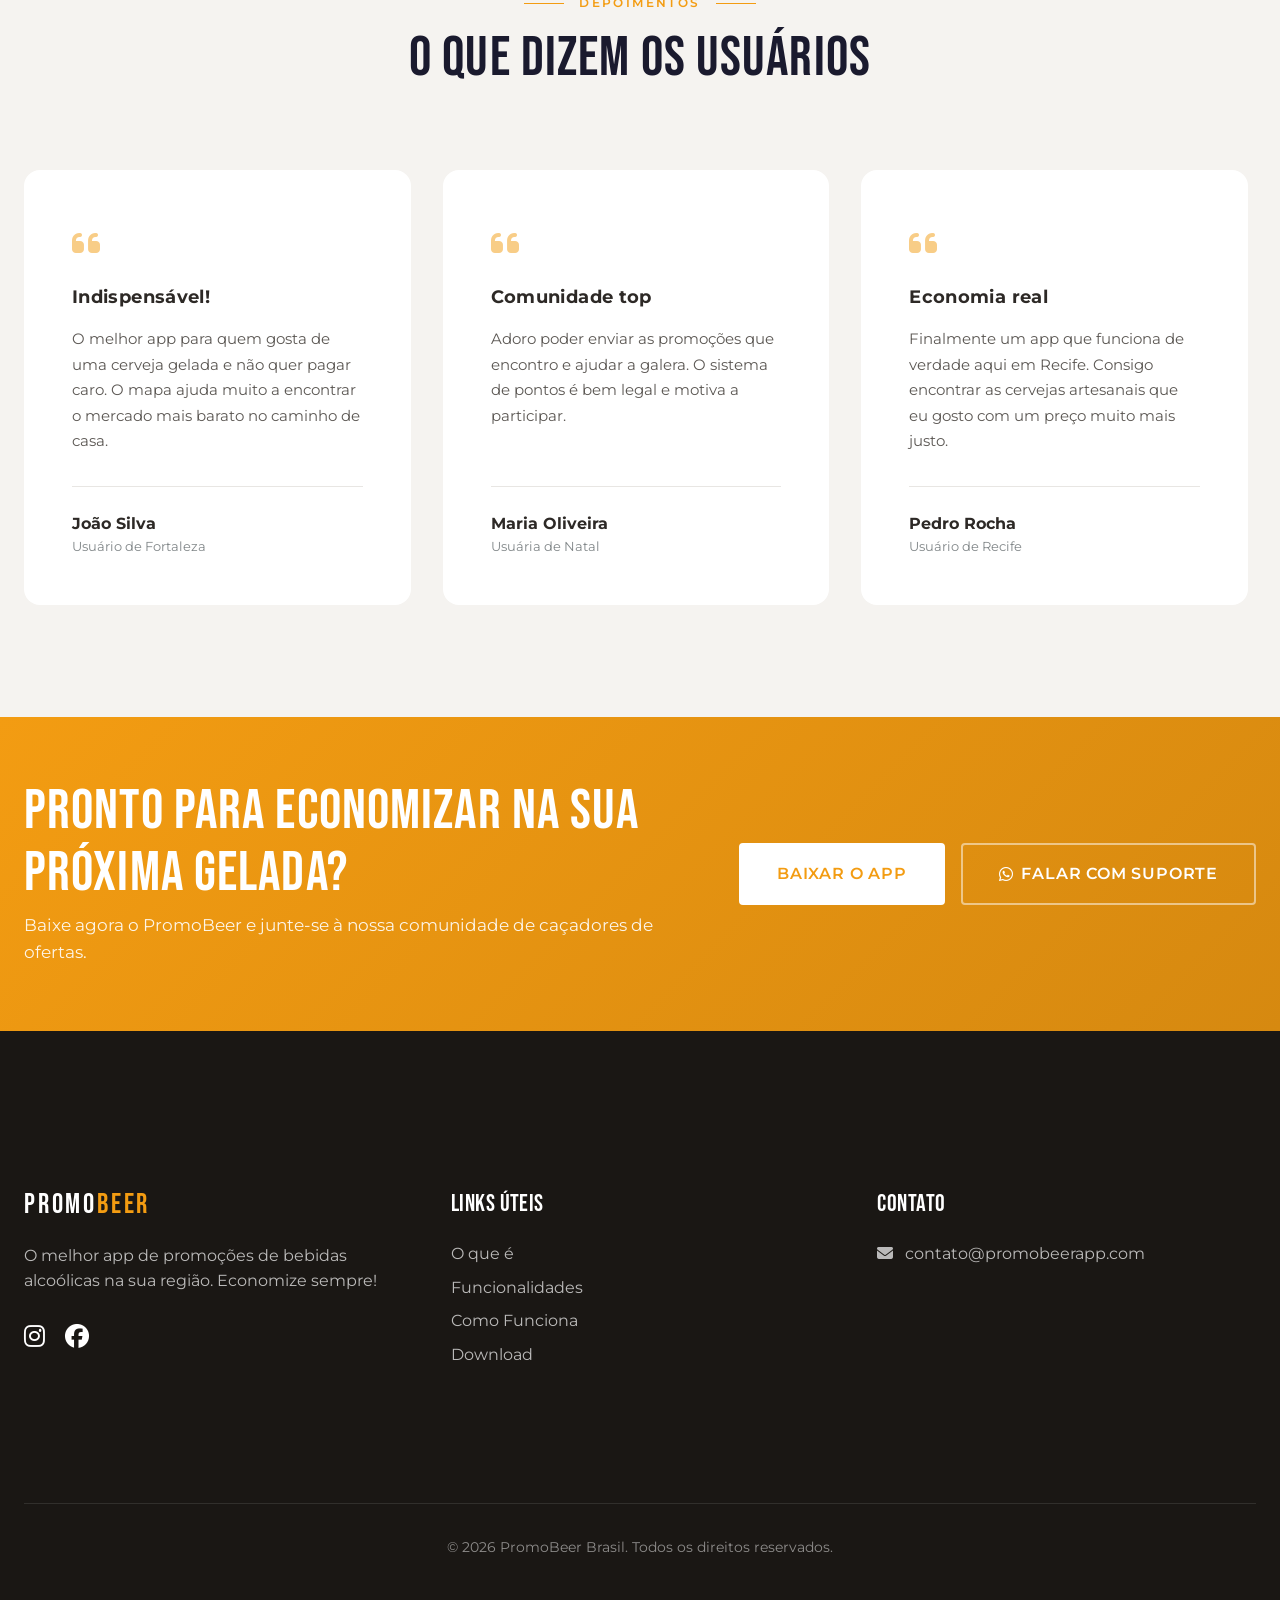
==== commit 7d9c3f32: "Remove 'Fale conosco' button from header" ====
--- a/index.html
+++ b/index.html
@@ -32,7 +32,6 @@
                 </nav>
 
                 <div class="header-actions">
-                    <a href="https://wa.me/5585999026227" target="_blank" rel="noopener noreferrer" class="btn btn-primary">Fale conosco</a>
                     <button class="mobile-menu-toggle" aria-label="Menu">
                         <span class="hamburger"></span>
                     </button>
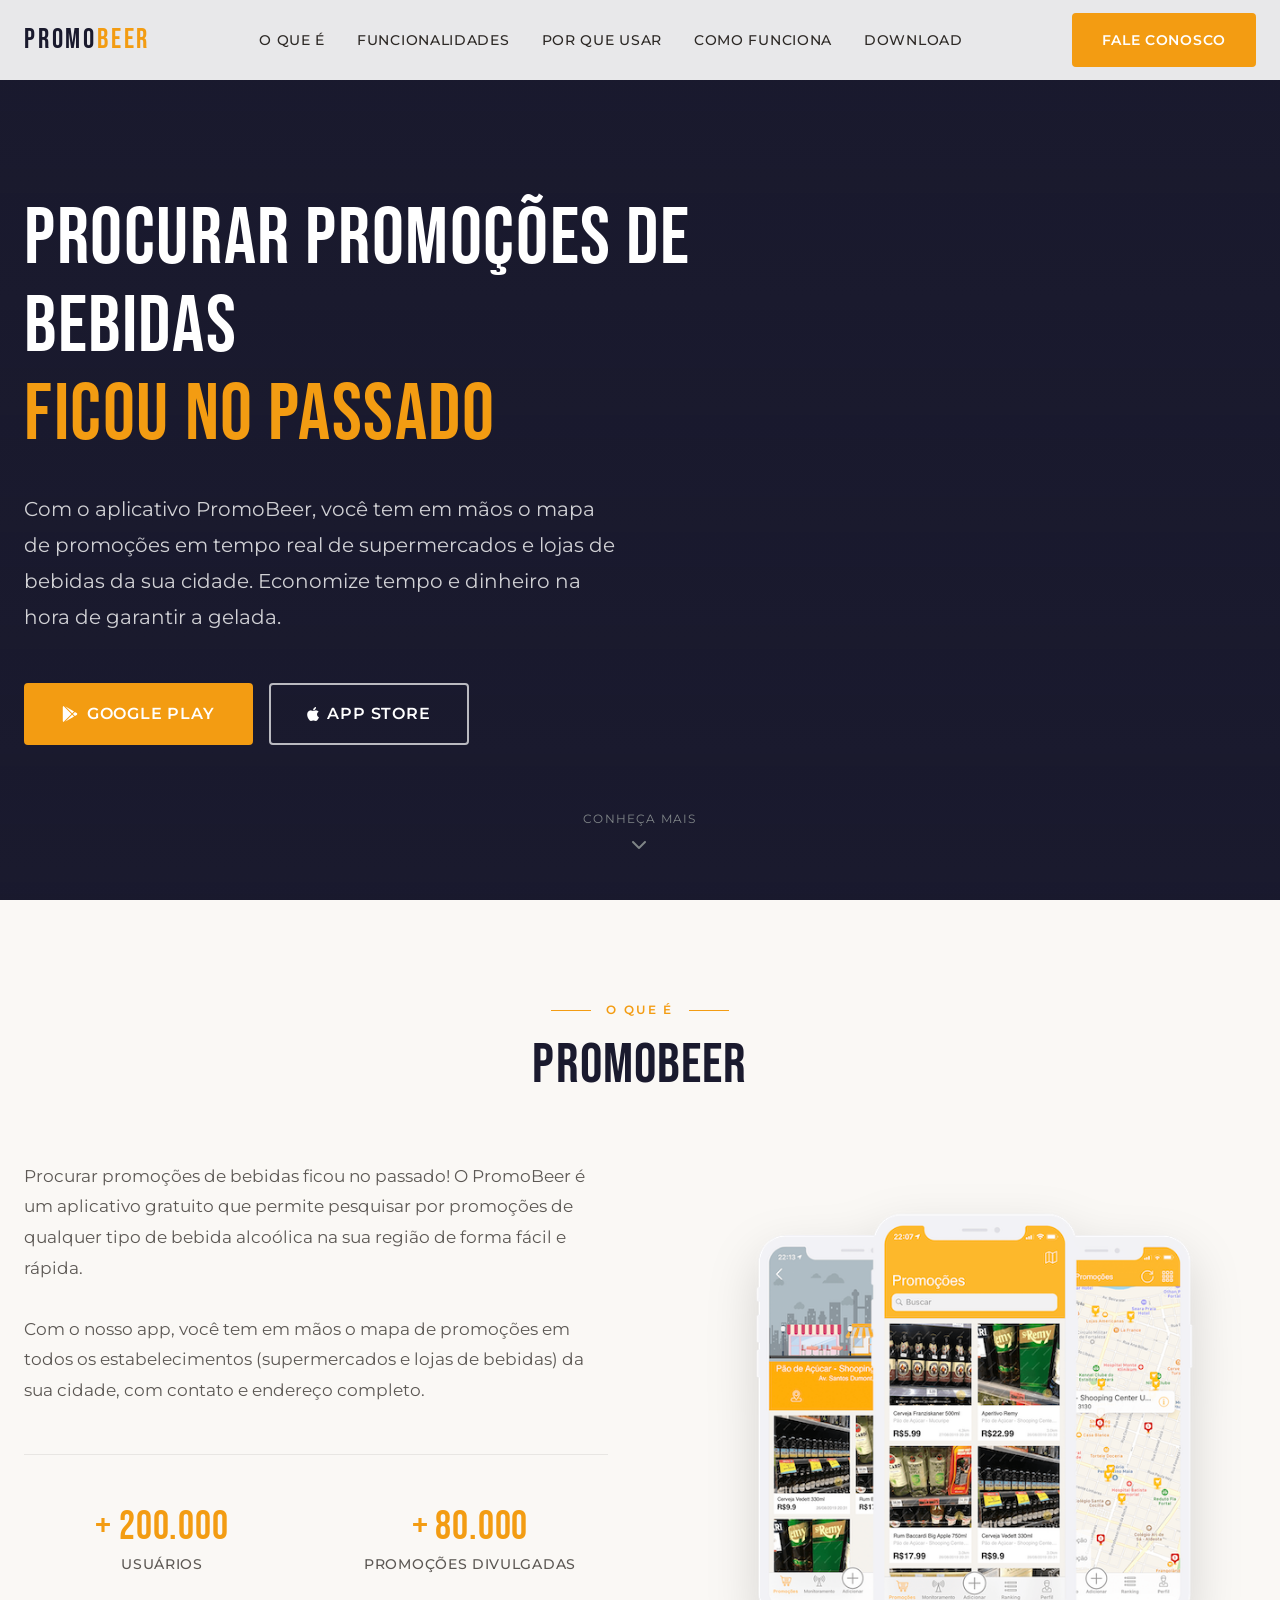
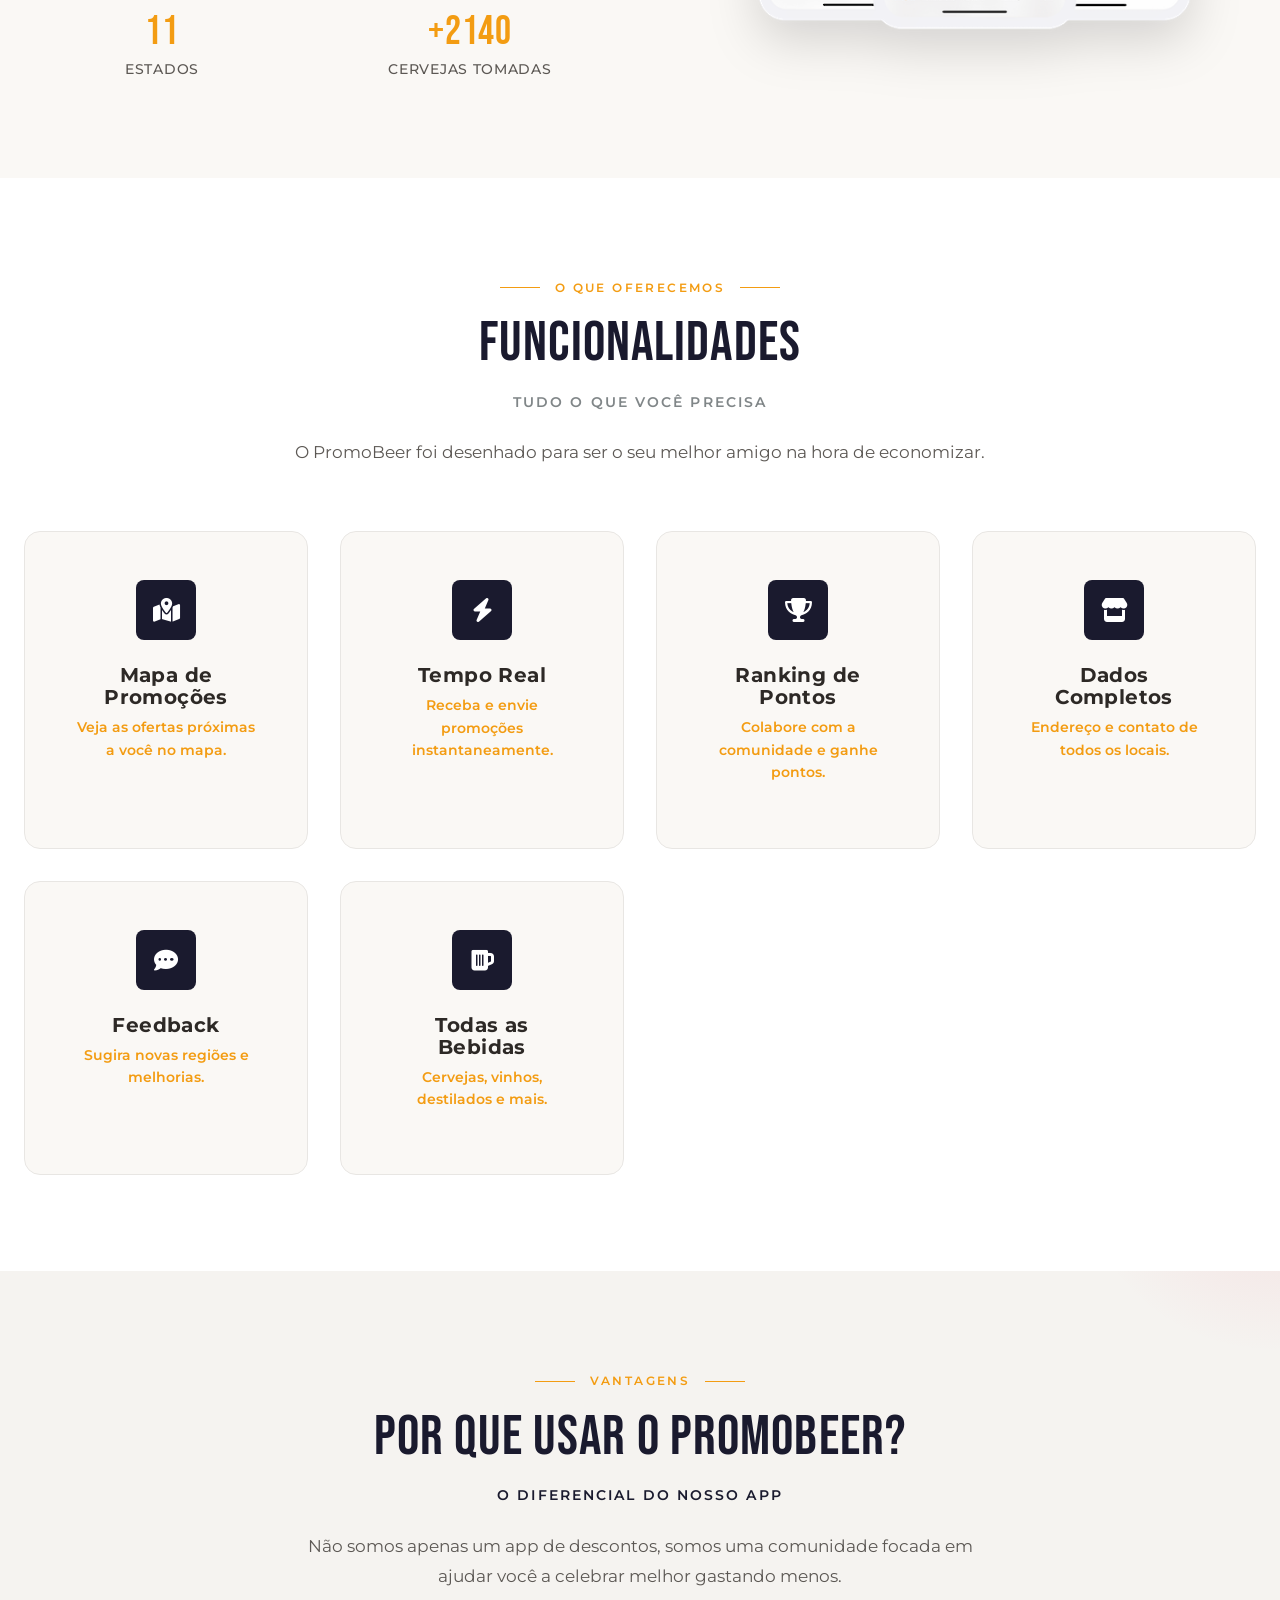
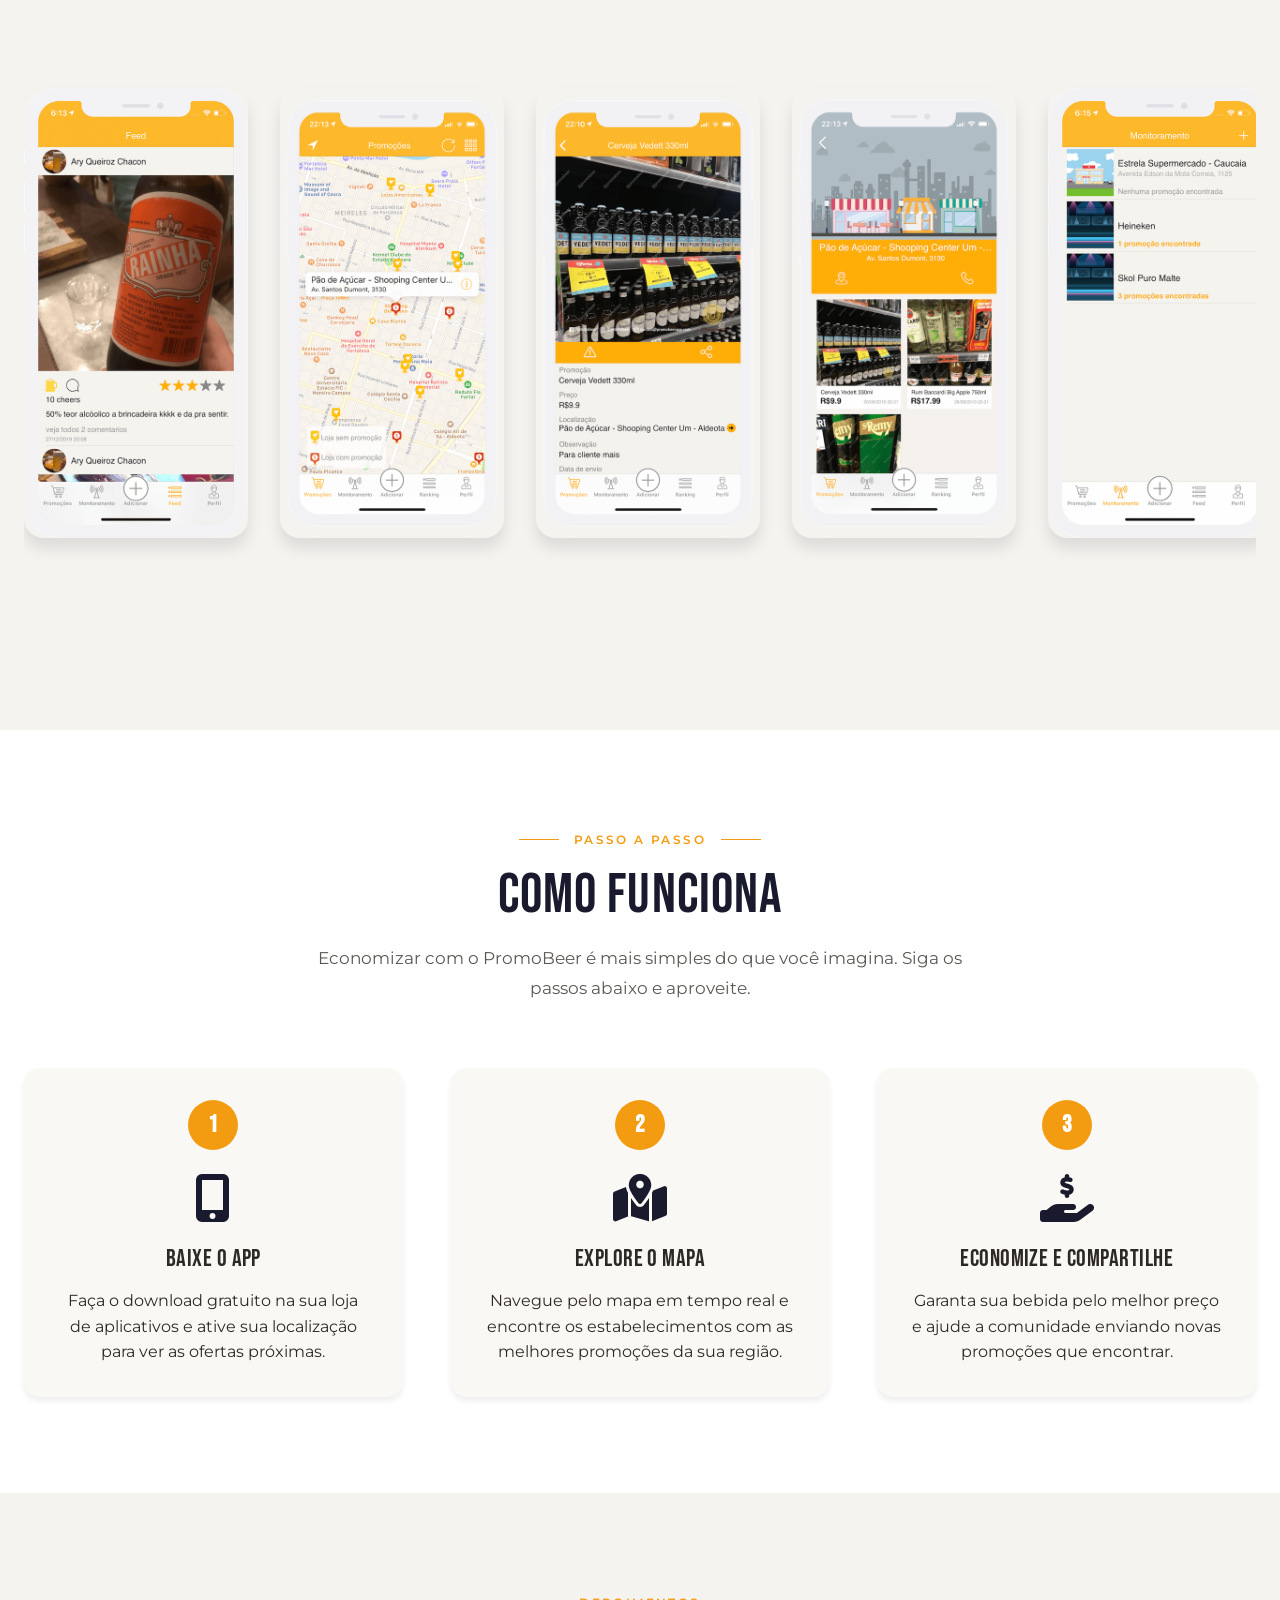
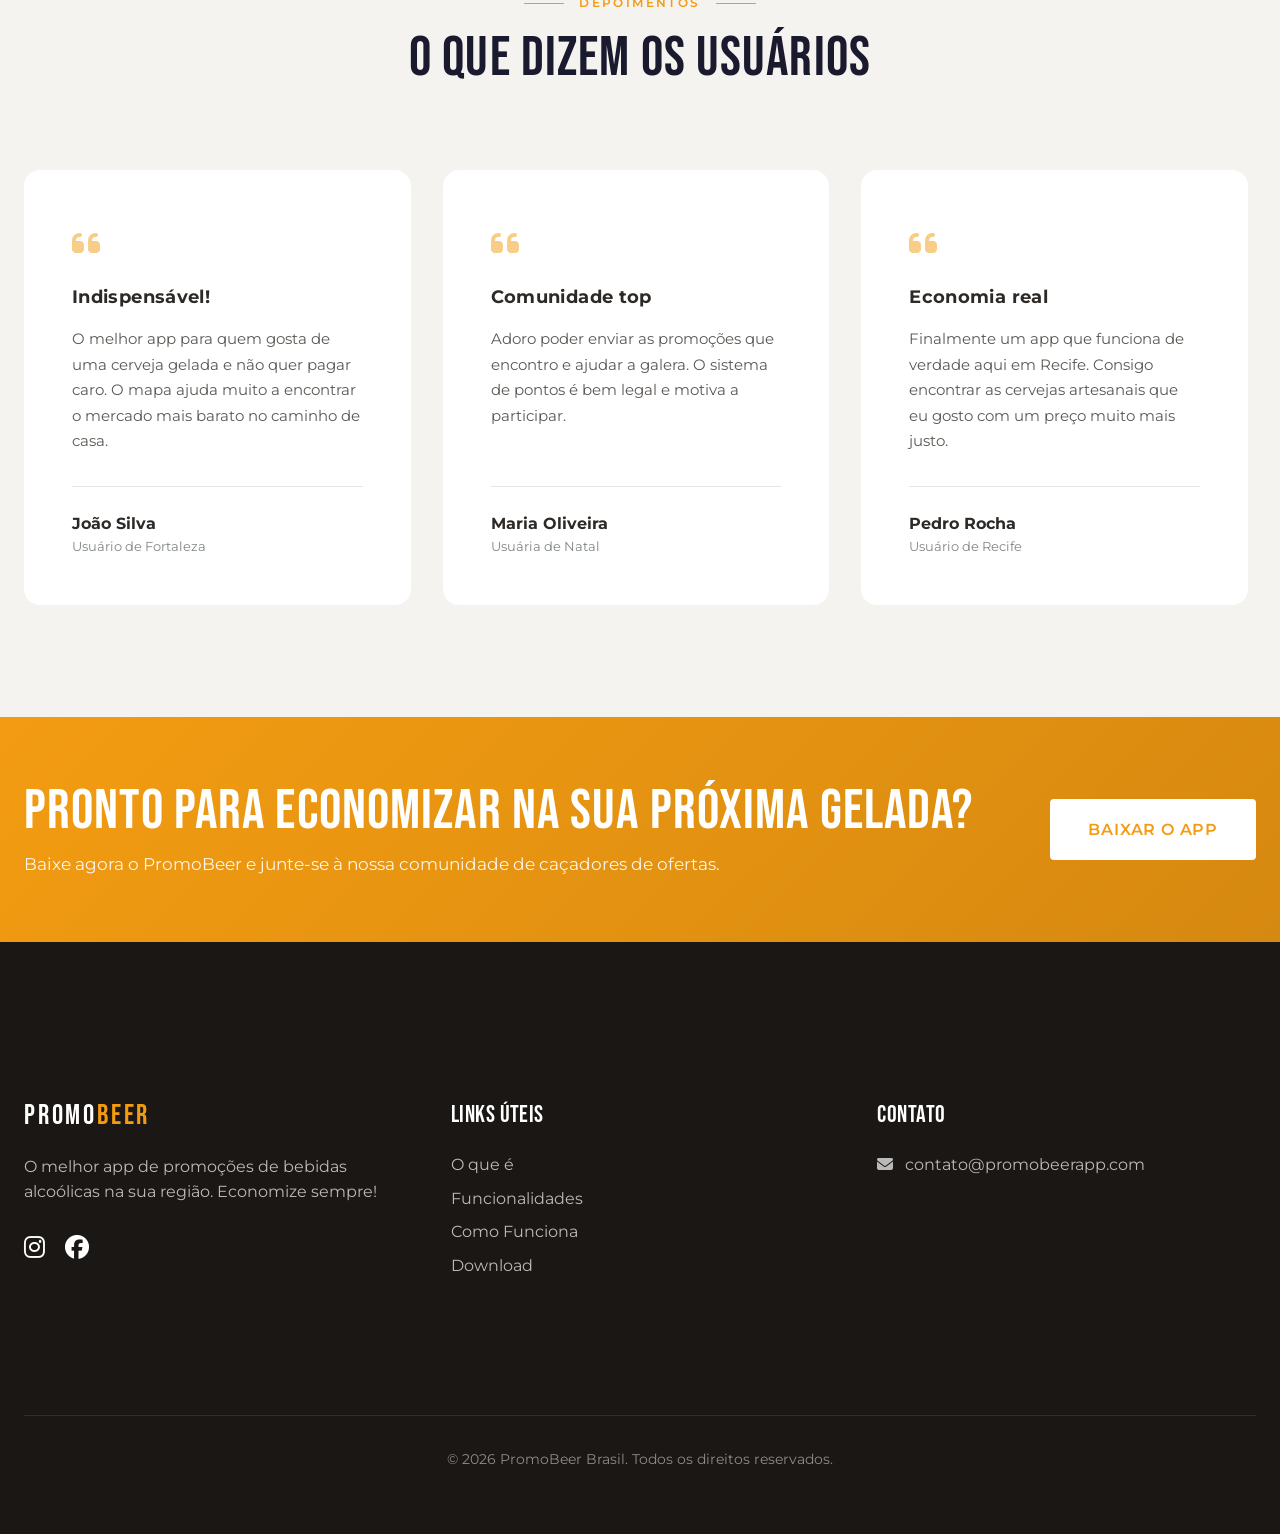
==== commit 65c2e5d7: "Add landing pages, clean up Montenegro template remnants - Add usuarioValidado.html, obrigado.html, " ====
--- a/index.html
+++ b/index.html
@@ -32,6 +32,7 @@
                 </nav>
 
                 <div class="header-actions">
+                    <a href="https://wa.me/5585999026227" target="_blank" rel="noopener noreferrer" class="btn btn-primary">Fale conosco</a>
                     <button class="mobile-menu-toggle" aria-label="Menu">
                         <span class="hamburger"></span>
                     </button>
@@ -227,7 +228,7 @@
     </section>
 
     <!-- Como Funciona Section -->
-    <section id="como-funciona" class="section section-how-it-works" style="background: var(--color-white);">
+    <section id="como-funciona" class="section section-how-it-works">
         <div class="container">
             <div class="section-header">
                 <span class="section-tag">Passo a passo</span>
@@ -365,9 +366,6 @@
                 </div>
                 <div class="cta-banner-actions">
                     <a href="#download" class="btn btn-light btn-lg">Baixar o App</a>
-                    <a href="https://wa.me/5585999026227" target="_blank" rel="noopener noreferrer" class="btn btn-outline-light btn-lg">
-                        <i class="fab fa-whatsapp"></i> Falar com Suporte
-                    </a>
                 </div>
             </div>
         </div>
--- a/css/style.css
+++ b/css/style.css
@@ -1,5 +1,5 @@
 /* ===================================
-   Montenegro Musicalização - Styles
+   PromoBeer - Styles
    =================================== */
 
 /* CSS Variables */
@@ -182,16 +182,6 @@
     border-color: rgba(255, 255, 255, 1);
 }
 
-.theme-mm .diferencial-card-icon {
-    background: rgba(99, 166, 175, 0.2);
-    color: #63A6AF;
-}
-
-.theme-mm .diferencial-card:hover .diferencial-card-icon {
-    background: #63A6AF;
-    color: #ffffff;
-}
-
 .theme-mm .section-diferenciais {
     background: var(--color-light);
 }
@@ -203,38 +193,6 @@
 
 .theme-mm .section-diferenciais .section-description {
     color: var(--color-gray-500);
-}
-
-.theme-mm .diferencial-card {
-    background: #ffffff;
-    border: 1px solid var(--color-gray-100);
-}
-
-.theme-mm .diferencial-card:hover {
-    background: var(--color-off-white);
-    border-color: var(--color-secondary);
-}
-
-.theme-mm .diferencial-card-title {
-    color: var(--color-primary);
-}
-
-.theme-mm .diferencial-card-desc {
-    color: var(--color-gray-500);
-}
-
-.theme-mm .benefit-icon {
-    background: rgba(99, 166, 175, 0.15);
-    color: #63A6AF;
-}
-
-.theme-mm .benefit-card:hover .benefit-icon {
-    background: #63A6AF;
-    color: #ffffff;
-}
-
-.theme-mm .events-carousel-btn {
-    background: var(--color-secondary);
 }
 
 /* Reset & Base */
@@ -250,8 +208,7 @@
 }
 
 /* Scroll margin para âncoras não ficarem atrás do header fixo */
-#quem-somos, #cursos, #diferenciais, #eventos, #projetos, #sobre, #contato,
-#curso-piano, #curso-violao, #curso-ukulele, #curso-canto, #curso-bateria, #curso-musicalizacao {
+#sobre, #funcionalidades, #por-que-usar, #como-funciona, #download {
     scroll-margin-top: 100px;
 }
 
@@ -981,40 +938,6 @@
     align-items: center;
 }
 
-.quem-somos-video {
-    width: 100%;
-    align-self: center;
-    justify-self: stretch;
-}
-
-.quem-somos-video .video-embed {
-    position: relative;
-    padding-top: 56.25%;
-    border-radius: var(--radius-lg);
-    overflow: hidden;
-    box-shadow: var(--shadow-lg);
-    background: var(--color-black);
-}
-
-.quem-somos-video .video-embed iframe {
-    position: absolute;
-    inset: 0;
-    width: 100%;
-    height: 100%;
-    border: 0;
-}
-
-.video-fallback {
-    margin-top: var(--space-sm);
-    text-align: center;
-}
-
-.video-fallback a {
-    color: var(--color-primary);
-    font-weight: 600;
-    text-decoration: underline;
-}
-
 .quem-somos-content {
     max-width: 800px;
     margin: 0 0 0 auto;
@@ -1027,19 +950,12 @@
     .quem-somos-content {
         margin: 0;
     }
-}
-
-.quem-somos-video {
-    align-self: center;
 }
 
 @media (min-width: 1024px) {
     .quem-somos-layout {
         grid-template-columns: minmax(560px, 1.2fr) 1fr;
         gap: var(--space-2xl);
-    }
-    .quem-somos-video {
-        margin-left: 0;
     }
 }
 
@@ -1123,76 +1039,6 @@
     color: var(--color-gray-200);
 }
 
-.diferenciais-grid {
-    display: grid;
-    grid-template-columns: repeat(auto-fit, minmax(300px, 1fr));
-    gap: var(--space-xl);
-    position: relative;
-    z-index: 1;
-}
-
-.diferencial-card {
-    background: rgba(255, 255, 255, 0.06);
-    border: 1px solid rgba(255, 255, 255, 0.1);
-    border-radius: var(--radius-lg);
-    padding: var(--space-2xl);
-    transition: all var(--transition-base);
-    text-align: center;
-}
-
-.diferencial-card:hover {
-    background: rgba(255, 255, 255, 0.1);
-    border-color: rgba(233, 69, 96, 0.4);
-    transform: translateY(-4px);
-    box-shadow: var(--shadow-lg);
-}
-
-.diferencial-card-icon {
-    width: 56px;
-    height: 56px;
-    display: flex;
-    align-items: center;
-    justify-content: center;
-    margin: 0 auto var(--space-lg);
-    background: rgba(233, 69, 96, 0.2);
-    border-radius: var(--radius-md);
-    font-size: 1.5rem;
-    color: var(--color-secondary);
-    transition: all var(--transition-base);
-}
-
-.diferencial-card:hover .diferencial-card-icon {
-    background: var(--color-secondary);
-    color: var(--color-white);
-}
-
-.diferencial-card-title {
-    font-family: var(--font-body);
-    font-size: 1.25rem;
-    font-weight: 700;
-    color: var(--color-white);
-    margin-bottom: var(--space-sm);
-}
-
-.diferencial-card-desc {
-    font-size: 0.9375rem;
-    color: var(--color-gray-200);
-    line-height: 1.6;
-}
-
-.section-diferenciais .section-cta .btn-primary {
-    background: var(--color-white);
-    color: var(--color-primary);
-    border-color: var(--color-white);
-}
-
-.section-diferenciais .section-cta .btn-primary:hover {
-    background: var(--color-secondary);
-    color: var(--color-white);
-    border-color: var(--color-secondary);
-}
-
-
 /* ===================================
    Testimonials Section
    =================================== */
@@ -1353,101 +1199,6 @@
 .testimonials-dots .dot.active {
     background: var(--color-secondary);
     transform: scale(1.2);
-}
-
-/* ===================================
-   News / Projetos Section
-   =================================== */
-.section-news,
-.section-projetos {
-    background: var(--color-light);
-}
-
-.news-grid {
-    display: grid;
-    grid-template-columns: repeat(auto-fit, minmax(300px, 1fr));
-    gap: var(--space-xl);
-}
-
-.news-card {
-    background: var(--color-white);
-    border-radius: var(--radius-lg);
-    overflow: hidden;
-    transition: all var(--transition-base);
-    box-shadow: var(--shadow-sm);
-}
-
-.news-card:hover {
-    transform: translateY(-8px);
-    box-shadow: var(--shadow-xl);
-}
-
-.news-card-image {
-    position: relative;
-    height: 200px;
-    overflow: hidden;
-}
-
-.news-card-placeholder {
-    width: 100%;
-    height: 100%;
-    display: flex;
-    align-items: center;
-    justify-content: center;
-    background: linear-gradient(135deg, var(--color-gray-200) 0%, var(--color-gray-100) 100%);
-    color: var(--color-gray-400);
-    font-size: 3rem;
-}
-
-.news-card-content {
-    padding: var(--space-xl);
-}
-
-.news-card-date {
-    font-size: 0.75rem;
-    font-weight: 600;
-    text-transform: uppercase;
-    letter-spacing: 0.1em;
-    color: var(--color-secondary);
-    margin-bottom: var(--space-sm);
-}
-
-.news-card-title {
-    font-family: var(--font-body);
-    font-size: 1.125rem;
-    font-weight: 700;
-    color: var(--color-dark);
-    margin-bottom: var(--space-md);
-    line-height: 1.3;
-}
-
-.news-card-excerpt {
-    font-size: 0.9375rem;
-    color: var(--color-gray-500);
-    line-height: 1.6;
-    margin-bottom: var(--space-lg);
-}
-
-.news-card-link {
-    display: inline-flex;
-    align-items: center;
-    gap: var(--space-sm);
-    font-size: 0.875rem;
-    font-weight: 600;
-    color: var(--color-primary);
-    transition: all var(--transition-fast);
-}
-
-.news-card-link i {
-    transition: transform var(--transition-fast);
-}
-
-.news-card-link:hover {
-    color: var(--color-secondary);
-}
-
-.news-card-link:hover i {
-    transform: translateX(4px);
 }
 
 /* ===================================
@@ -1823,192 +1574,4 @@
 }
 
 
-/* ===================================
-   Events Section - Carousel de fotos
-   =================================== */
-.section-events {
-    background: var(--color-white);
-}
-
-.events-carousel {
-    position: relative;
-    max-width: 1280px;
-    margin: 0 auto;
-    overflow: hidden;
-}
-
-.events-carousel-track {
-    display: flex;
-    gap: 0.5rem;
-    transition: transform 0.4s ease;
-}
-
-.events-carousel-slide {
-    flex: 0 0 100%;
-    min-width: 0;
-}
-
-@media (min-width: 768px) {
-    .events-carousel-slide {
-        flex: 0 0 calc(50% - 0.25rem);
-    }
-}
-
-@media (min-width: 1024px) {
-    .events-carousel-slide {
-        flex: 0 0 calc(33.333% - 0.334rem);
-    }
-}
-
-.events-carousel-slide img {
-    width: 100%;
-    height: auto;
-    display: block;
-    aspect-ratio: 16 / 9;
-    object-fit: cover;
-}
-
-.events-carousel-btn {
-    position: absolute;
-    top: 50%;
-    transform: translateY(-50%);
-    width: 44px;
-    height: 44px;
-    border: none;
-    border-radius: 0;
-    background: var(--color-primary);
-    color: var(--color-white);
-    cursor: pointer;
-    display: flex;
-    align-items: center;
-    justify-content: center;
-    font-size: 1.125rem;
-    transition: opacity var(--transition-fast);
-    z-index: 2;
-}
-
-.events-carousel-btn:hover {
-    opacity: 0.9;
-}
-
-.events-carousel-prev {
-    left: 0;
-}
-
-.events-carousel-next {
-    right: 0;
-}
-
-.events-carousel-dots {
-    display: flex;
-    justify-content: center;
-    gap: var(--space-sm);
-    padding: var(--space-lg) 0;
-}
-
-.events-carousel-dots .dot {
-    width: 8px;
-    height: 8px;
-    border-radius: 0;
-    background: var(--color-gray-300);
-    border: none;
-    cursor: pointer;
-    transition: background var(--transition-fast);
-}
-
-.events-carousel-dots .dot.active {
-    background: var(--color-primary);
-}
-
-.events-carousel-dots .dot:hover {
-    background: var(--color-gray-400);
-}
-
-/* Legado: grid de eventos (se usado em outras páginas) */
-.events-grid {
-    display: grid;
-    gap: var(--space-xl);
-}
-
-.event-card {
-    display: flex;
-    flex-direction: column;
-    background: var(--color-off-white);
-    border-radius: var(--radius-lg);
-    overflow: hidden;
-    transition: all var(--transition-base);
-}
-
-@media (min-width: 768px) {
-    .event-card {
-        flex-direction: row;
-    }
-}
-
-.event-card:hover {
-    transform: translateY(-5px);
-    box-shadow: var(--shadow-xl);
-}
-
-.event-date {
-    display: flex;
-    flex-direction: column;
-    align-items: center;
-    justify-content: center;
-    padding: var(--space-xl);
-    background: var(--color-secondary);
-    color: var(--color-white);
-    min-width: 120px;
-}
-
-.event-day {
-    font-family: var(--font-display);
-    font-size: 3rem;
-    line-height: 1;
-}
-
-.event-month {
-    font-size: 0.875rem;
-    font-weight: 600;
-    text-transform: uppercase;
-    letter-spacing: 0.1em;
-}
-
-.event-content {
-    padding: var(--space-xl);
-    flex: 1;
-}
-
-.event-title {
-    font-family: var(--font-body);
-    font-size: 1.25rem;
-    font-weight: 700;
-    color: var(--color-dark);
-    margin-bottom: var(--space-md);
-}
-
-.event-meta {
-    display: flex;
-    flex-wrap: wrap;
-    gap: var(--space-lg);
-    margin-bottom: var(--space-md);
-}
-
-.event-meta span {
-    display: flex;
-    align-items: center;
-    gap: var(--space-sm);
-    font-size: 0.875rem;
-    color: var(--color-gray-500);
-}
-
-.event-meta i {
-    color: var(--color-secondary);
-}
-
-.event-desc {
-    color: var(--color-gray-500);
-    line-height: 1.6;
-    margin-bottom: var(--space-lg);
-}
-
+
